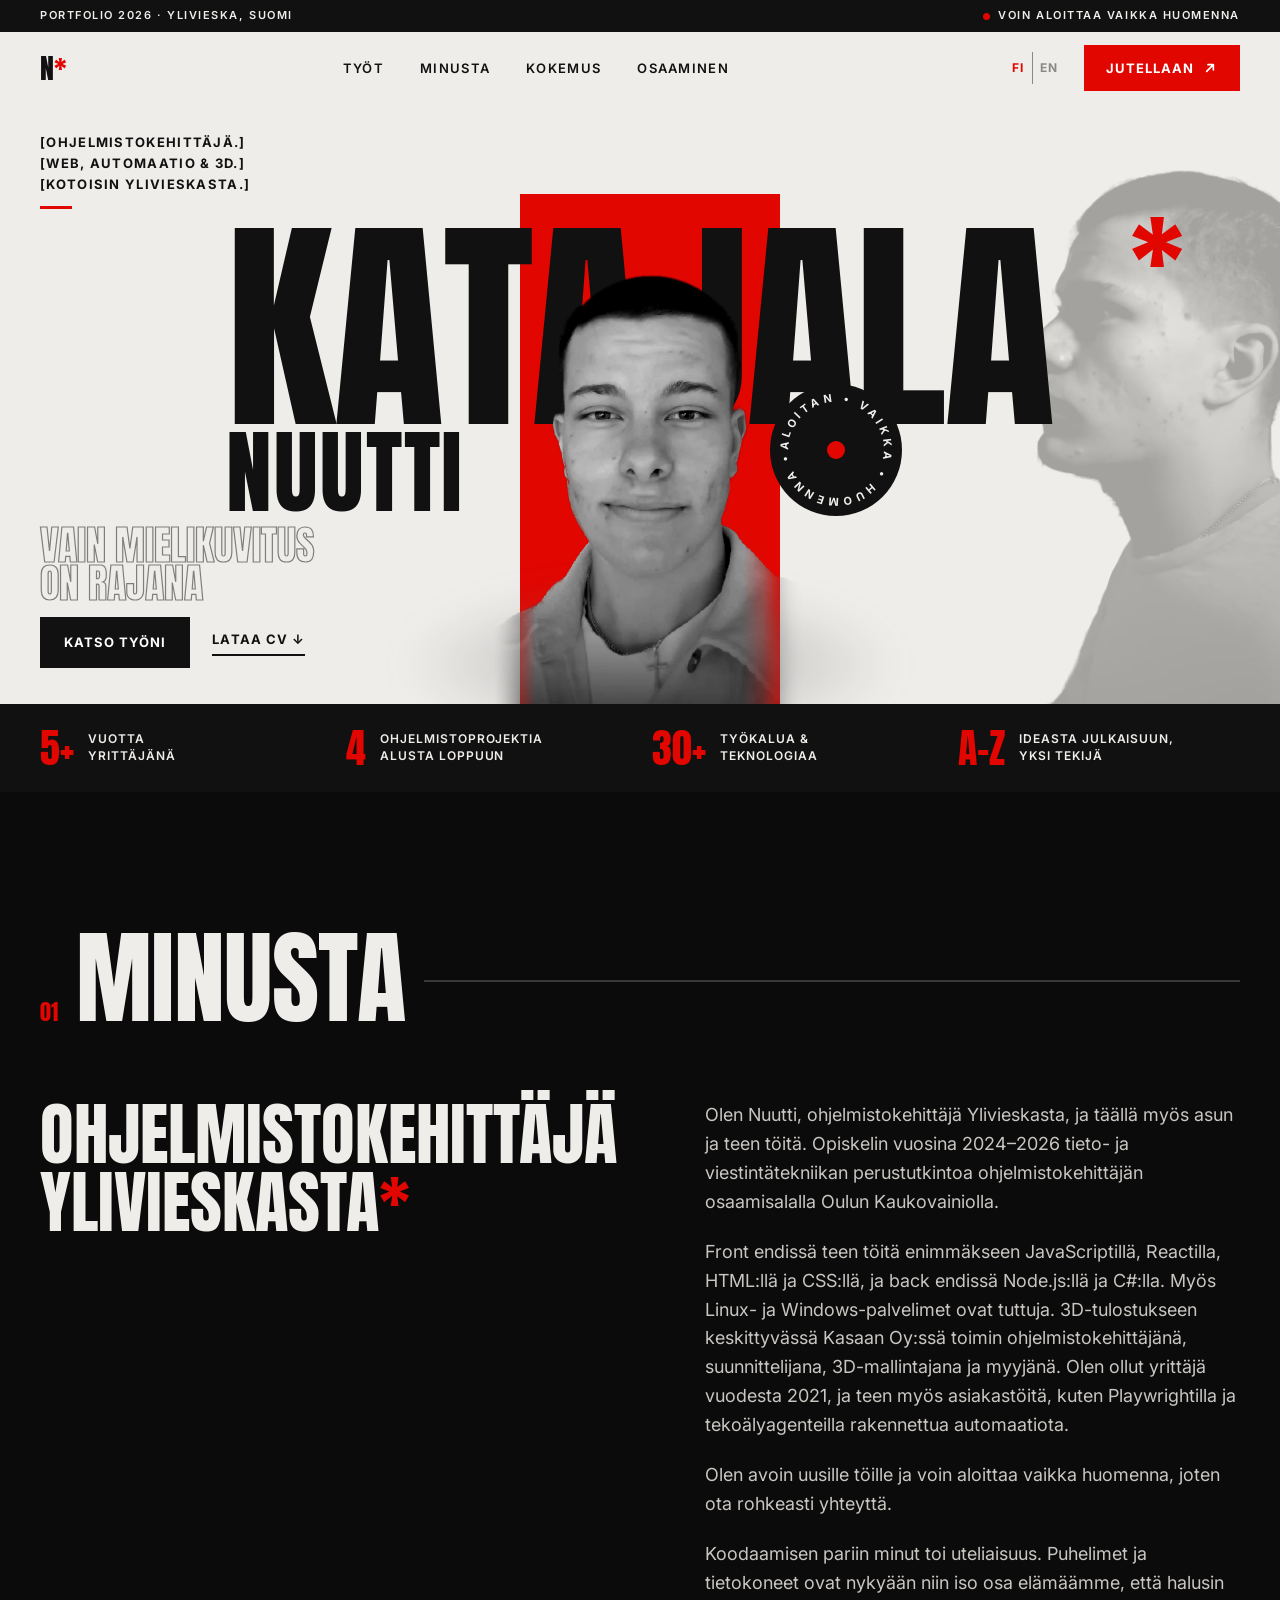
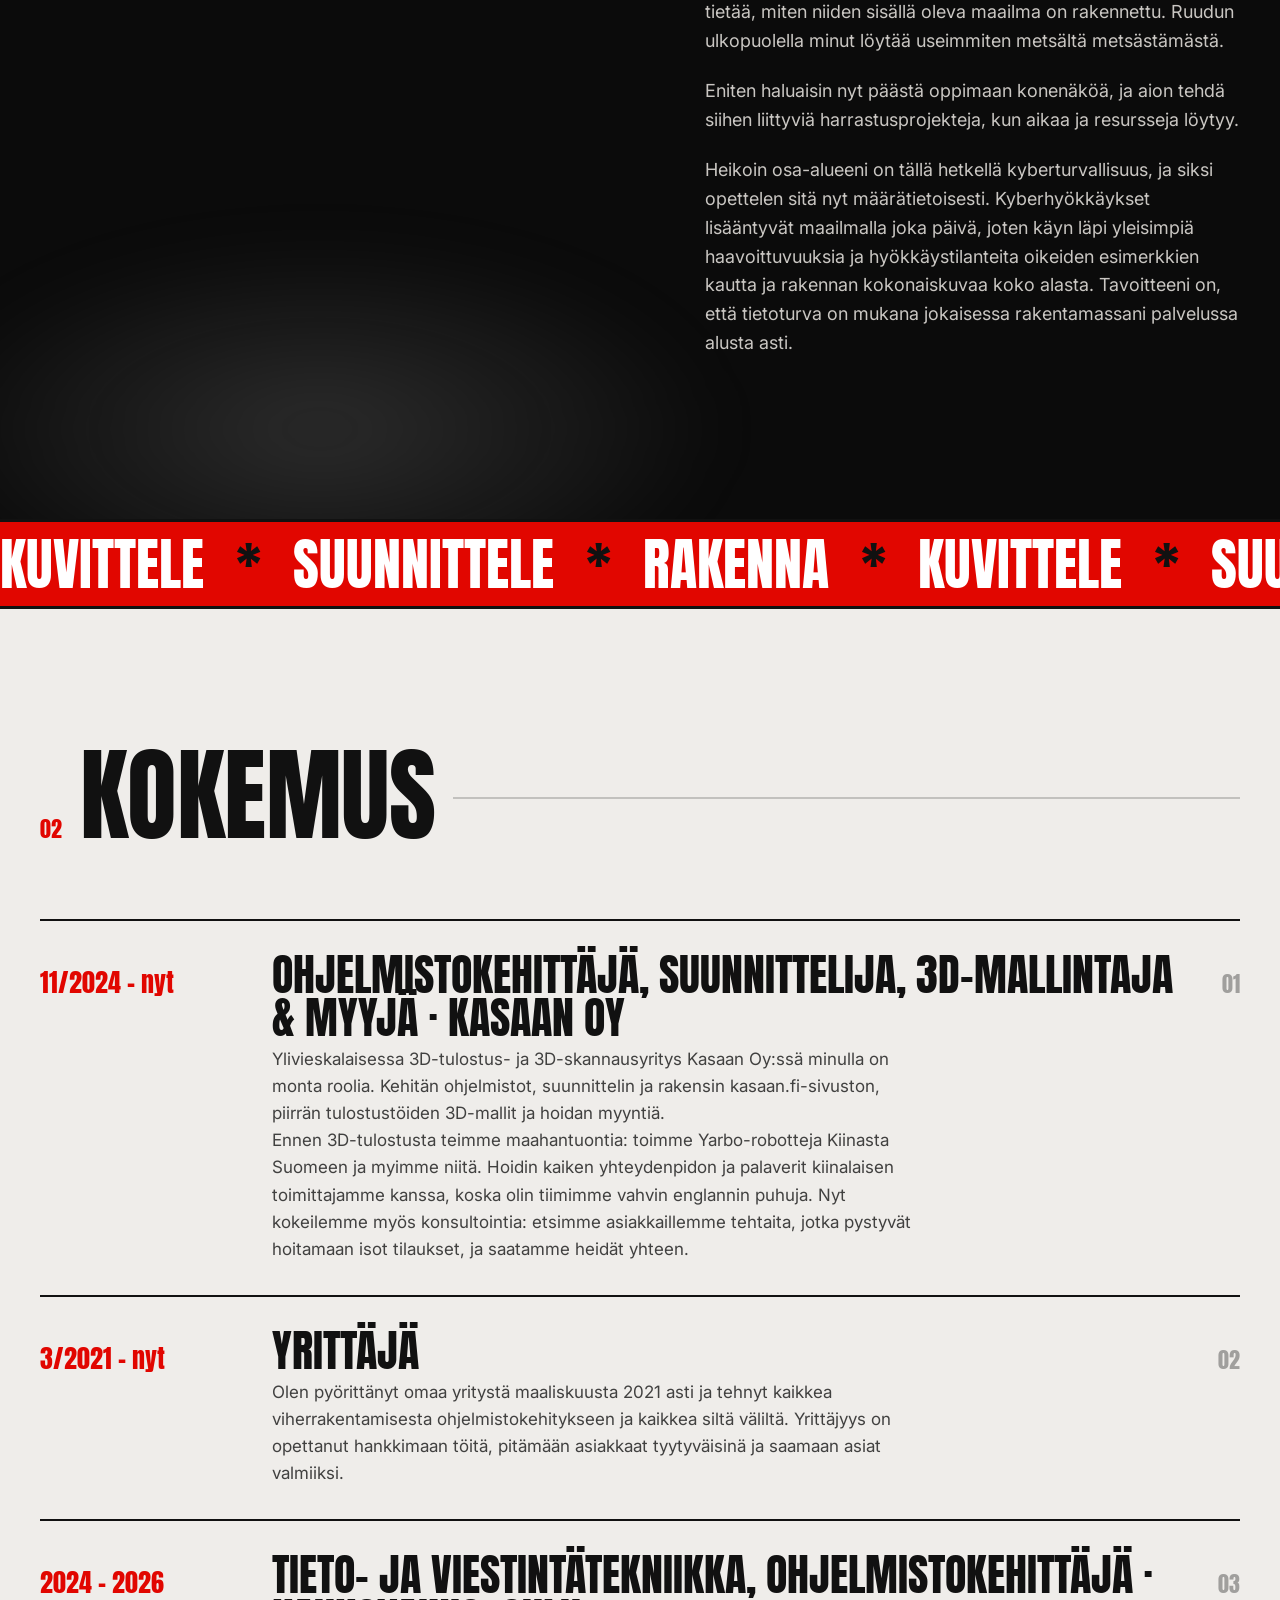
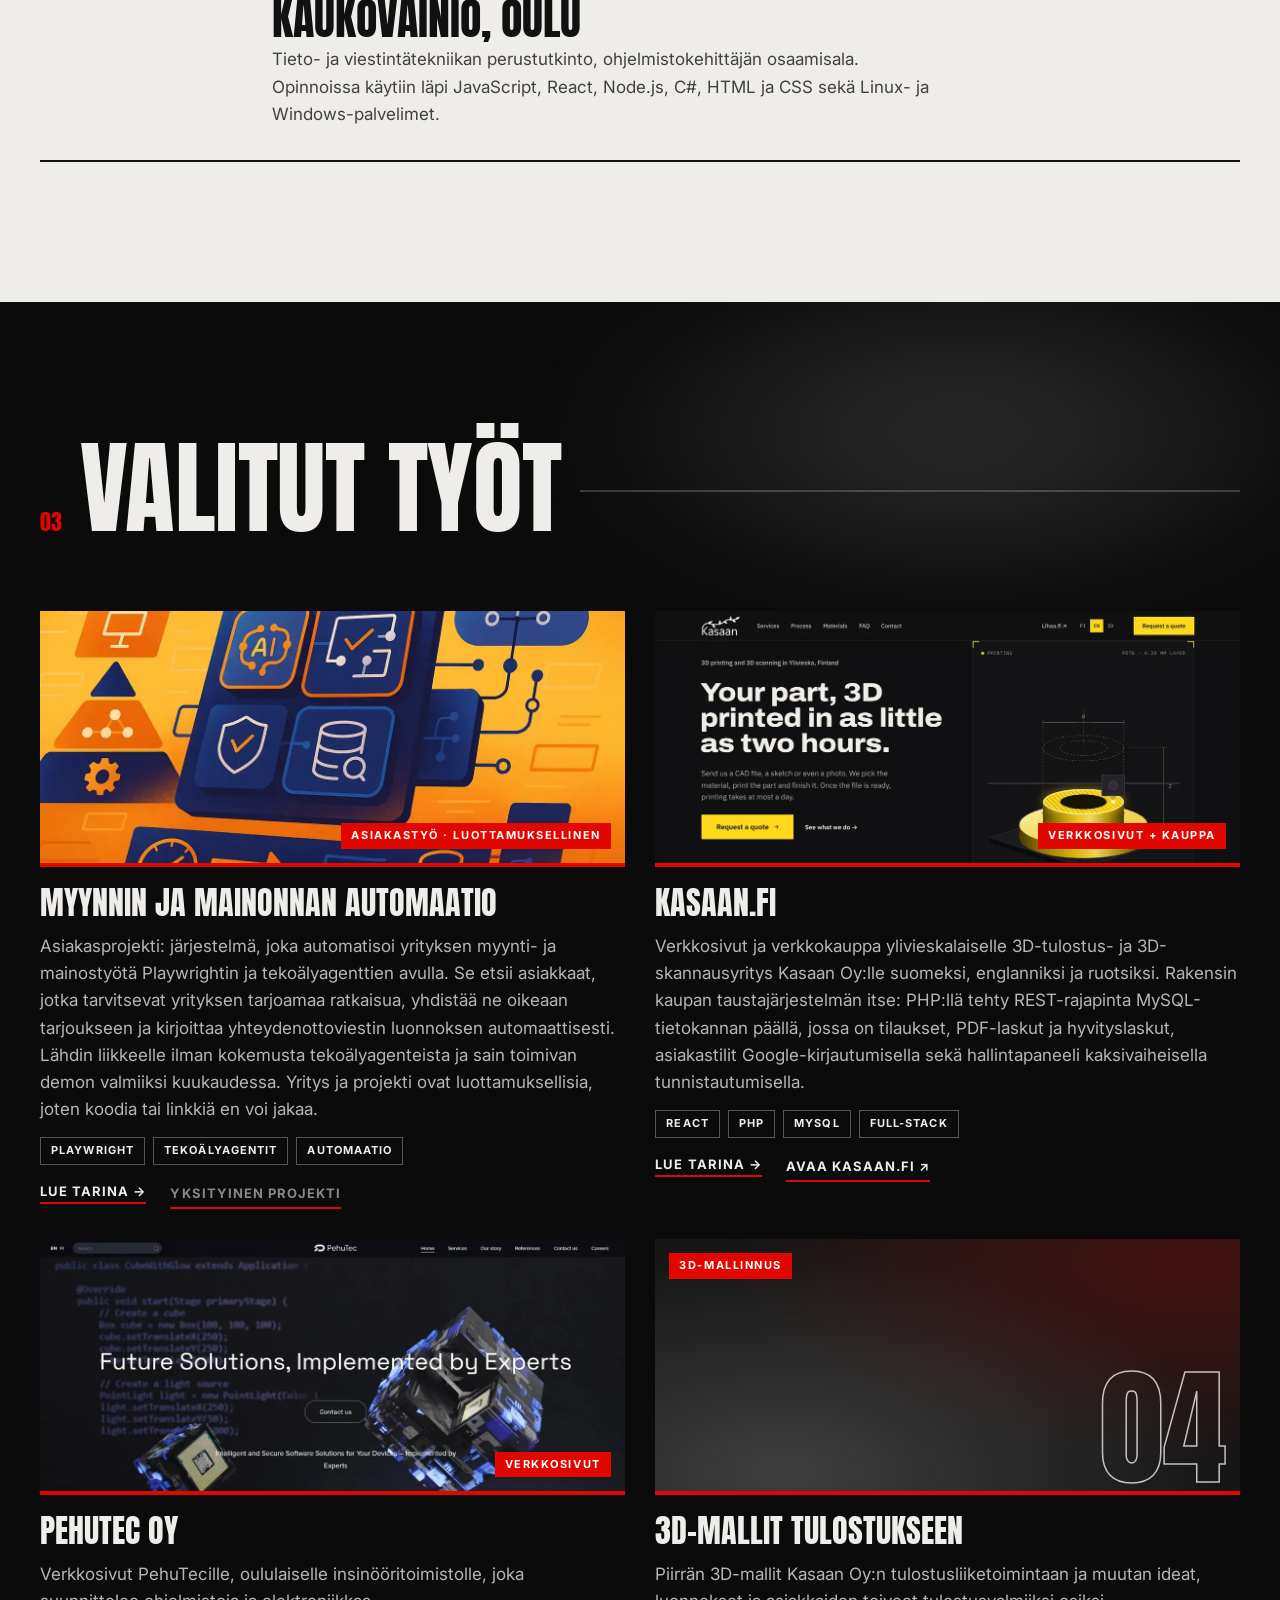
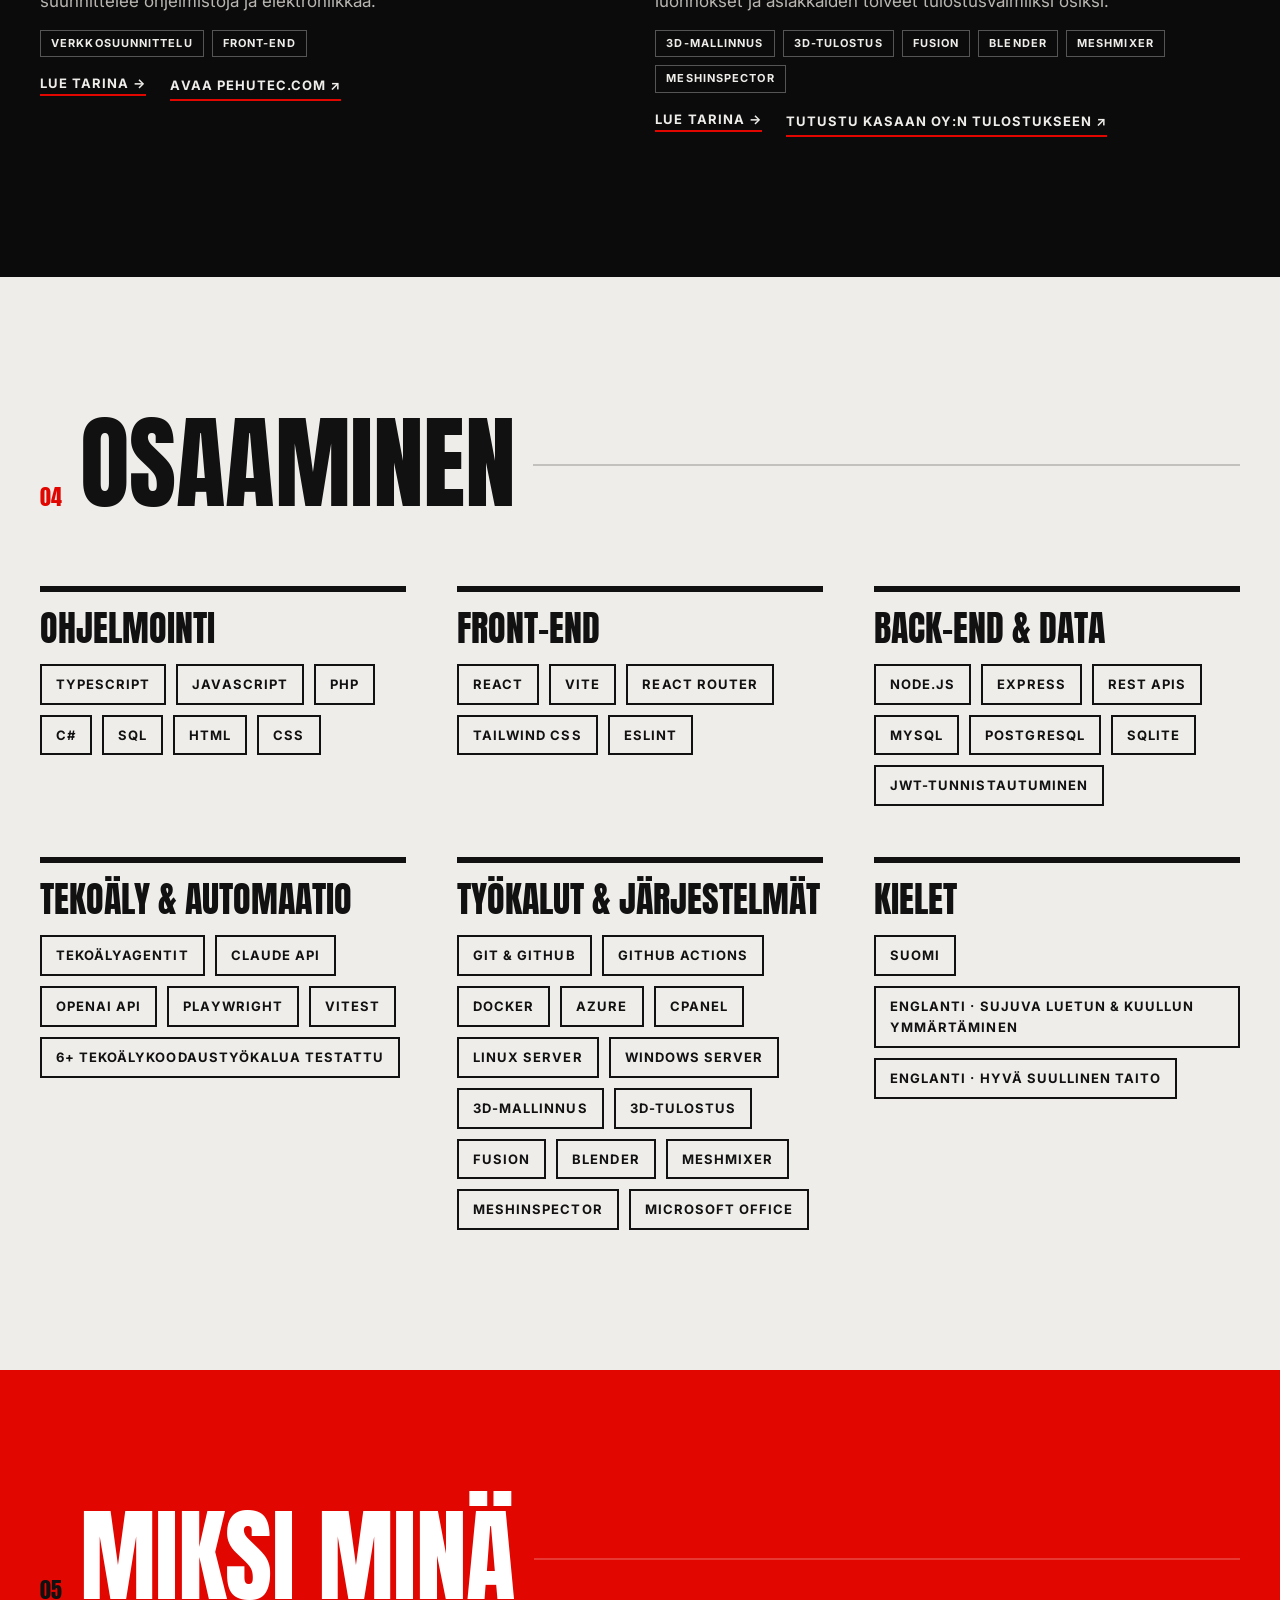
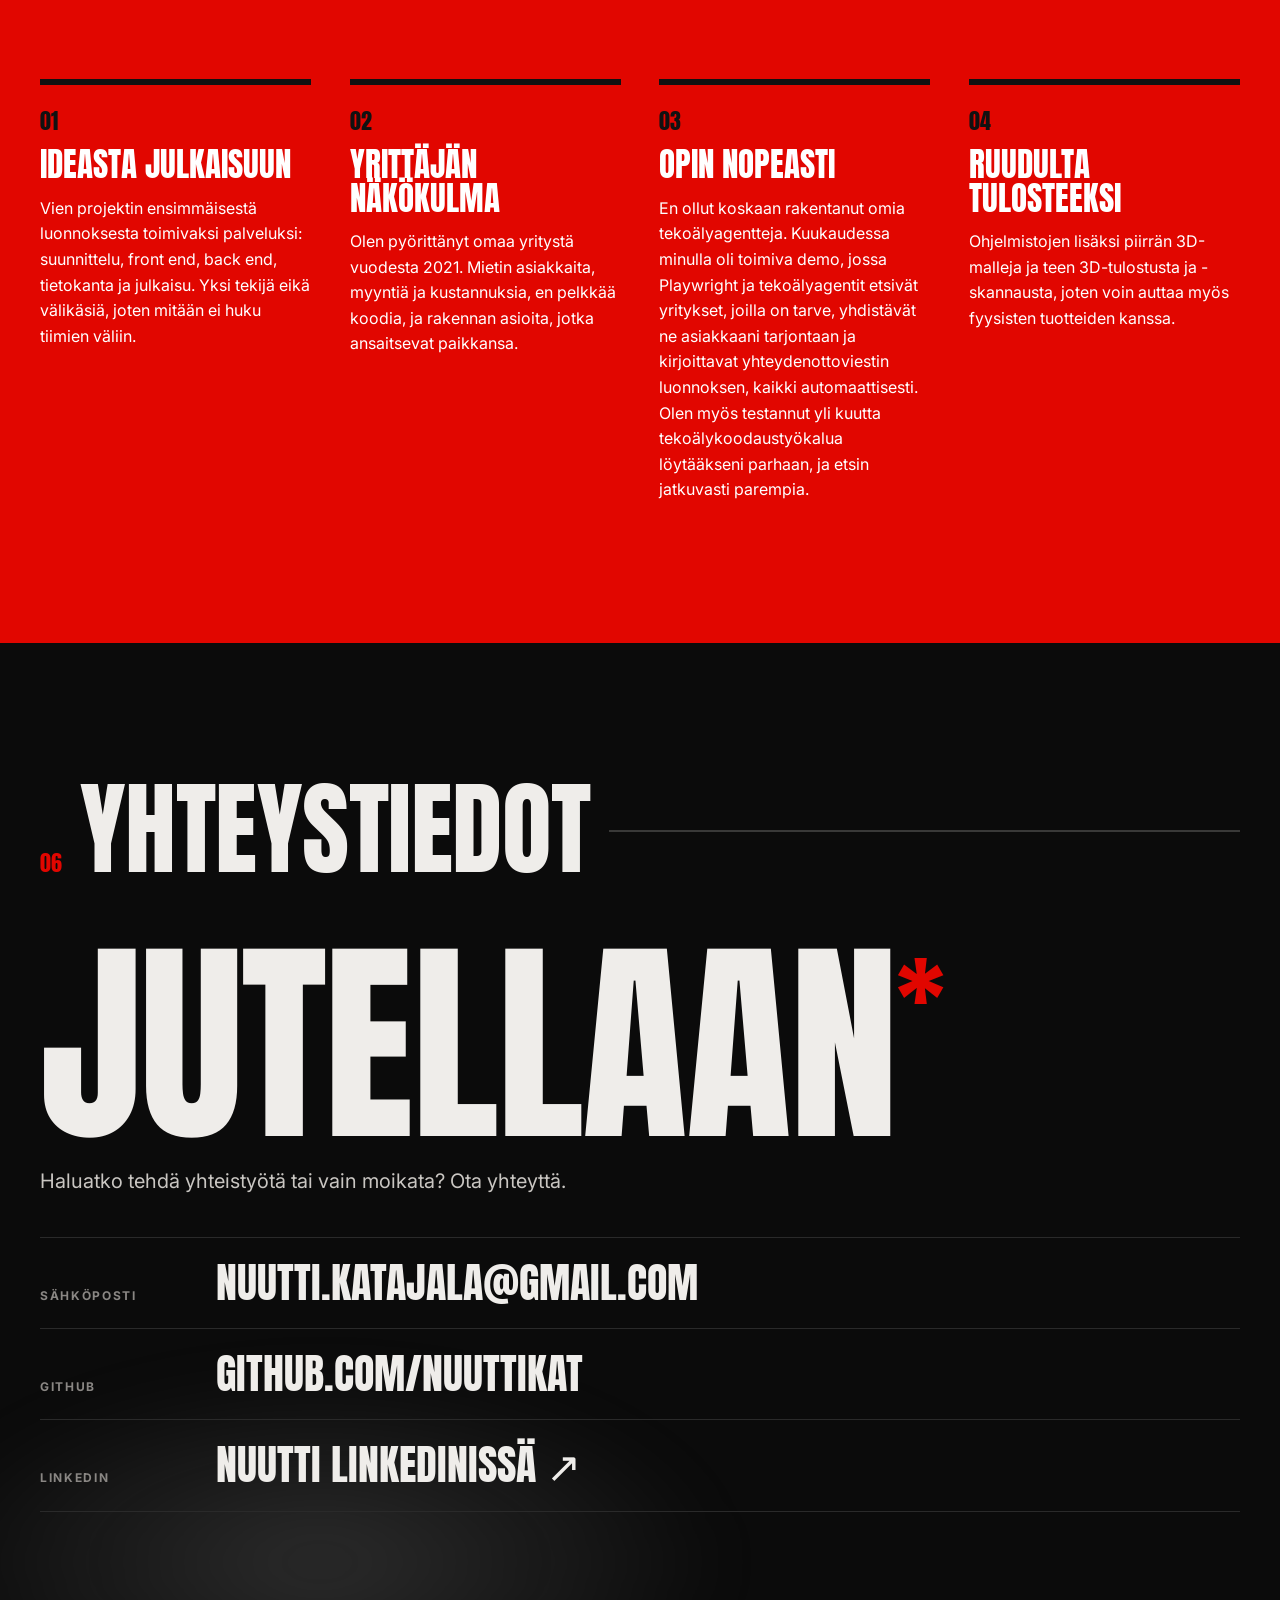
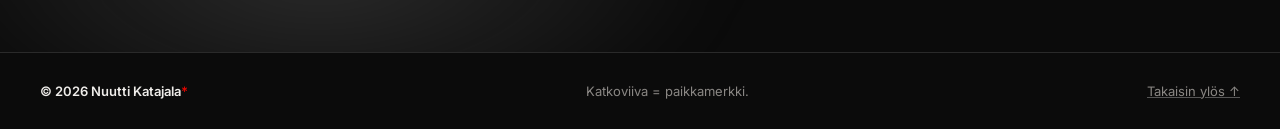
==== index.html @ 77d68761 "Add cybersecurity as a growth area to About and both CVs Co-Authored-By: Claude Opus 5.5 <noreply@an" ====
<!doctype html>
<html lang="fi">
<head>
  <meta charset="utf-8">
  <meta name="viewport" content="width=device-width, initial-scale=1">
  <title>Nuutti Katajala · Portfolio</title>
  <meta name="description" content="Ylivieskalaisen ohjelmistokehittäjän Nuutti Katajalan portfolio: kokemus, projektit ja osaaminen.">
  <meta name="theme-color" content="#111111">
  <link rel="preconnect" href="https://fonts.googleapis.com">
  <link rel="preconnect" href="https://fonts.gstatic.com" crossorigin>
  <link href="https://fonts.googleapis.com/css2?family=Anton&family=Inter:wght@400;500;600;700&display=swap" rel="stylesheet">
  <link rel="stylesheet" href="style.css?v=13">
  <link rel="canonical" href="https://nuuttikat.github.io/">
  <link rel="alternate" hreflang="fi" href="https://nuuttikat.github.io/">
  <link rel="alternate" hreflang="en" href="https://nuuttikat.github.io/en/">
  <link rel="alternate" hreflang="x-default" href="https://nuuttikat.github.io/">
  <link rel="icon" href="data:image/svg+xml,<svg xmlns='http://www.w3.org/2000/svg' viewBox='0 0 32 32'><rect width='32' height='32' fill='%23111'/><text x='8' y='25' font-family='Impact,sans-serif' font-size='22' fill='%23efedea'>N</text><text x='21' y='17' font-family='Impact,sans-serif' font-size='16' fill='%23e10600'>*</text></svg>">
  <script>document.documentElement.classList.add('js');</script>
</head>
<body>
  <!--
    Finnish main page. The English version lives in en/index.html: keep the two in sync.
    Content marked with class="ph" is PLACEHOLDER text (dashed underline).
    Replace it with real details and remove the class when done.
    The profile photos in assets/ are Nuutti's own photos (front = LinkedIn photo, side = photo he sent).
  -->
  <a class="skip" href="#about">Siirry sisältöön</a>


  <div class="topbar">
    <span>Portfolio 2026 · Ylivieska, Suomi</span>
    <span class="avail"><span class="dot" aria-hidden="true"></span>Voin aloittaa vaikka huomenna</span>
  </div>

  <header class="site-header">
    <a class="logo" href="#top" aria-label="Nuutti Katajala, takaisin ylös">N<span>*</span></a>
    <nav aria-label="Päävalikko">
      <a href="#work">Työt</a>
      <a href="#about">Minusta</a>
      <a href="#experience">Kokemus</a>
      <a href="#skills">Osaaminen</a>
    </nav>
    <div class="head-end">
      <div class="lang" role="group" aria-label="Kieli">
        <a href="./" aria-current="page" title="Suomeksi">FI</a>
        <a href="en/" lang="en" hreflang="en" title="In English">EN</a>
      </div>
      <a class="btn btn-red" href="#contact">Jutellaan
        <svg aria-hidden="true" width="16" height="16" viewBox="0 0 24 24" fill="none" stroke="currentColor" stroke-width="2.5" stroke-linecap="round" stroke-linejoin="round"><path d="M7 17L17 7M9 7h8v8"/></svg>
      </a>
    </div>
  </header>

  <main id="top">
    <!-- ============ HERO ============ -->
    <section class="hero" aria-label="Esittely">
      <div class="stage">
        <div class="red-block" aria-hidden="true"></div>
        <img class="ghost" src="assets/profile-side.webp?v=2" alt="" aria-hidden="true" width="520" height="780">
        <h1 class="name" aria-label="Nuutti Katajala">
          <span class="name-in">
            <span class="last"><span aria-hidden="true" style="--d:0.20s">K</span><span aria-hidden="true" style="--d:0.26s">A</span><span aria-hidden="true" style="--d:0.32s">T</span><span aria-hidden="true" style="--d:0.38s">A</span><span aria-hidden="true" style="--d:0.44s">J</span><span aria-hidden="true" style="--d:0.50s">A</span><span aria-hidden="true" style="--d:0.56s">L</span><span aria-hidden="true" style="--d:0.62s">A</span></span>
            <span class="first" aria-hidden="true">Nuutti</span>
          </span>
        </h1>
        <span class="star" aria-hidden="true">*</span>
        <div class="smoke" aria-hidden="true"></div>
        <img class="front" src="assets/profile-front.webp?v=2" alt="Nuutti Katajala" width="520" height="780">
        <div class="badge" aria-hidden="true">
          <svg viewBox="0 0 132 132">
            <defs><path id="circ" d="M66,66 m-48,0 a48,48 0 1,1 96,0 a48,48 0 1,1 -96,0"/></defs>
            <text><textPath href="#circ" textLength="298" lengthAdjust="spacing">ALOITAN • VAIKKA • HUOMENNA •</textPath></text>
          </svg>
          <span></span>
        </div>
      </div>

      <div class="tagline">
        <p>[Ohjelmistokehittäjä.]<br>[Web, automaatio &amp; 3D.]<br>[Kotoisin Ylivieskasta.]</p>
        <span class="bar" aria-hidden="true"></span>
      </div>

      <p class="motto">Vain mielikuvitus<br>on rajana</p>

      <div class="hero-cta">
        <a class="btn btn-dark" href="#work">Katso työni</a>
        <a class="link-line" href="cv/Nuutti-Katajala-CV-FI.pdf" download>Lataa CV ↓</a>
      </div>
    </section>

    <div class="stats">
      <div style="--d:1.5s"><b>5+</b><span>Vuotta<br>yrittäjänä</span></div>
      <div style="--d:1.6s"><b>4</b><span>Ohjelmisto&shy;projektia<br>alusta loppuun</span></div>
      <div style="--d:1.7s"><b>30+</b><span>Työkalua &amp;<br>teknologiaa</span></div>
      <div style="--d:1.8s"><b>A–Z</b><span>Ideasta julkaisuun,<br>yksi tekijä</span></div>
    </div>

    <!-- ============ ABOUT ============ -->
    <section id="about" class="sec dark" data-ghost="Minä">
      <div class="smoke-bg" aria-hidden="true"></div>
      <div class="wrap">
        <div class="sec-head reveal"><span class="sec-num">01</span><h2>Minusta</h2><span class="sec-rule"></span></div>
        <div class="about-grid">
          <p class="statement reveal">Ohjelmisto&shy;kehittäjä Ylivieskasta<span class="red">*</span></p>
          <div class="prose reveal">
            <p>Olen Nuutti, ohjelmistokehittäjä Ylivieskasta, ja täällä myös asun ja teen töitä. Opiskelin vuosina 2024–2026 tieto- ja viestintätekniikan perustutkintoa ohjelmistokehittäjän osaamisalalla Oulun Kaukovainiolla.</p>
            <p>Front endissä teen töitä enimmäkseen JavaScriptillä, Reactilla, HTML:llä ja CSS:llä, ja back endissä Node.js:llä ja C#:lla. Myös Linux- ja Windows-palvelimet ovat tuttuja. 3D-tulostukseen keskittyvässä Kasaan Oy:ssä toimin ohjelmistokehittäjänä, suunnittelijana, 3D-mallintajana ja myyjänä. Olen ollut yrittäjä vuodesta 2021, ja teen myös asiakastöitä, kuten Playwrightilla ja tekoälyagenteilla rakennettua automaatiota.</p>
            <p>Olen avoin uusille töille ja voin aloittaa vaikka huomenna, joten ota rohkeasti yhteyttä.</p>
            <p>Koodaamisen pariin minut toi uteliaisuus. Puhelimet ja tietokoneet ovat nykyään niin iso osa elämäämme, että halusin tietää, miten niiden sisällä oleva maailma on rakennettu. Ruudun ulkopuolella minut löytää useimmiten metsältä metsästämästä.</p>
            <p>Eniten haluaisin nyt päästä oppimaan konenäköä, ja aion tehdä siihen liittyviä harrastusprojekteja, kun aikaa ja resursseja löytyy.</p>
            <p>Heikoin osa-alueeni on tällä hetkellä kyberturvallisuus, ja siksi opettelen sitä nyt määrätietoisesti. Kyberhyökkäykset lisääntyvät maailmalla joka päivä, joten käyn läpi yleisimpiä haavoittuvuuksia ja hyökkäystilanteita oikeiden esimerkkien kautta ja rakennan kokonaiskuvaa koko alasta. Tavoitteeni on, että tietoturva on mukana jokaisessa rakentamassani palvelussa alusta asti.</p>
          </div>
        </div>
      </div>
    </section>

    <div class="marquee" aria-hidden="true">
      <div class="marquee-track">
        <span>Kuvittele</span><i>*</i><span>Suunnittele</span><i>*</i><span>Rakenna</span><i>*</i><span>Kuvittele</span><i>*</i><span>Suunnittele</span><i>*</i><span>Rakenna</span><i>*</i>
        <span>Kuvittele</span><i>*</i><span>Suunnittele</span><i>*</i><span>Rakenna</span><i>*</i><span>Kuvittele</span><i>*</i><span>Suunnittele</span><i>*</i><span>Rakenna</span><i>*</i>
      </div>
    </div>

    <!-- ============ EXPERIENCE ============ -->
    <section id="experience" class="sec light" data-ghost="Ura">
      <div class="wrap">
        <div class="sec-head reveal"><span class="sec-num">02</span><h2>Kokemus</h2><span class="sec-rule"></span></div>
        <ol class="timeline">
          <li class="reveal">
            <span class="when">11/2024 – nyt</span>
            <div class="what">
              <h3>Ohjelmistokehittäjä, suunnittelija, 3D-mallintaja &amp; myyjä · Kasaan Oy</h3>
              <p>Ylivieskalaisessa 3D-tulostus- ja 3D-skannausyritys Kasaan Oy:ssä minulla on monta roolia. Kehitän ohjelmistot, suunnittelin ja rakensin kasaan.fi-sivuston, piirrän tulostustöiden 3D-mallit ja hoidan myyntiä.</p><p>Ennen 3D-tulostusta teimme maahantuontia: toimme Yarbo-robotteja Kiinasta Suomeen ja myimme niitä. Hoidin kaiken yhteydenpidon ja palaverit kiinalaisen toimittajamme kanssa, koska olin tiimimme vahvin englannin puhuja. Nyt kokeilemme myös konsultointia: etsimme asiakkaillemme tehtaita, jotka pystyvät hoitamaan isot tilaukset, ja saatamme heidät yhteen.</p>
            </div>
            <span class="idx" aria-hidden="true">01</span>
          </li>
          <li class="reveal">
            <span class="when">3/2021 – nyt</span>
            <div class="what">
              <h3>Yrittäjä</h3>
              <p>Olen pyörittänyt omaa yritystä maaliskuusta 2021 asti ja tehnyt kaikkea viherrakentamisesta ohjelmistokehitykseen ja kaikkea siltä väliltä. Yrittäjyys on opettanut hankkimaan töitä, pitämään asiakkaat tyytyväisinä ja saamaan asiat valmiiksi.</p>
            </div>
            <span class="idx" aria-hidden="true">02</span>
          </li>
          <li class="reveal">
            <span class="when">2024 – 2026</span>
            <div class="what">
              <h3>Tieto- ja viestintätekniikka, ohjelmistokehittäjä · Kaukovainio, Oulu</h3>
              <p>Tieto- ja viestintätekniikan perustutkinto, ohjelmistokehittäjän osaamisala. Opinnoissa käytiin läpi JavaScript, React, Node.js, C#, HTML ja CSS sekä Linux- ja Windows-palvelimet.</p>
            </div>
            <span class="idx" aria-hidden="true">03</span>
          </li>
        </ol>
      </div>
    </section>

    <!-- ============ WORK / PROJECTS ============ -->
    <section id="work" class="sec dark" data-ghost="Työt">
      <div class="smoke-bg right" aria-hidden="true"></div>
      <div class="wrap">
        <div class="sec-head reveal"><span class="sec-num">03</span><h2>Valitut työt</h2><span class="sec-rule"></span></div>
        <div class="cards">
          <article class="card reveal" data-case="case-automation">
            <div class="card-art shot"><img src="assets/automation.webp" style="object-position: center" alt="Kuvitus tekoälystä, automaatiosta ja datalohkoista, jotka on kytketty yhdeksi työnkuluksi" width="1200" height="800" loading="lazy"><em>Asiakastyö · Luottamuksellinen</em></div>
            <h3>Myynnin ja mainonnan automaatio</h3>
            <p>Asiakasprojekti: järjestelmä, joka automatisoi yrityksen myynti- ja mainostyötä Playwrightin ja tekoälyagenttien avulla. Se etsii asiakkaat, jotka tarvitsevat yrityksen tarjoamaa ratkaisua, yhdistää ne oikeaan tarjoukseen ja kirjoittaa yhteydenottoviestin luonnoksen automaattisesti. Lähdin liikkeelle ilman kokemusta tekoälyagenteista ja sain toimivan demon valmiiksi kuukaudessa. Yritys ja projekti ovat luottamuksellisia, joten koodia tai linkkiä en voi jakaa.</p>
            <ul class="tags"><li>Playwright</li><li>Tekoälyagentit</li><li>Automaatio</li></ul>
            <div class="card-actions"><button class="card-link story-btn" type="button" data-case="case-automation">Lue tarina →</button><span class="card-link muted-link">Yksityinen projekti</span></div>
          </article>
          <article class="card reveal" data-case="case-kasaan">
            <div class="card-art shot"><img src="assets/kasaan-hero.webp" alt="kasaan.fi-sivuston etusivu: tumma yläosa, otsikko 'Your part, 3D printed in as little as two hours' ja kuvitus tulostuvasta osasta" width="1200" height="603" loading="lazy"><em>Verkkosivut + kauppa</em></div>
            <h3>kasaan.fi</h3>
            <p>Verkkosivut ja verkkokauppa ylivieskalaiselle 3D-tulostus- ja 3D-skannausyritys Kasaan Oy:lle suomeksi, englanniksi ja ruotsiksi. Rakensin kaupan taustajärjestelmän itse: PHP:llä tehty REST-rajapinta MySQL-tietokannan päällä, jossa on tilaukset, PDF-laskut ja hyvityslaskut, asiakastilit Google-kirjautumisella sekä hallintapaneeli kaksivaiheisella tunnistautumisella.</p>
            <ul class="tags"><li>React</li><li>PHP</li><li>MySQL</li><li>Full-stack</li></ul>
            <div class="card-actions"><button class="card-link story-btn" type="button" data-case="case-kasaan">Lue tarina →</button><a class="card-link" href="https://kasaan.fi/">Avaa kasaan.fi ↗</a></div>
          </article>
          <article class="card reveal" data-case="case-pehutec">
            <div class="card-art shot"><img src="assets/pehutec-hero.webp" alt="PehuTecin etusivu: otsikko 'Future Solutions, Implemented by Experts' hehkuvien 3D-kuutioiden päällä" width="1200" height="512" loading="lazy"><em>Verkkosivut</em></div>
            <h3>PehuTec Oy</h3>
            <p>Verkkosivut PehuTecille, oululaiselle insinööritoimistolle, joka suunnittelee ohjelmistoja ja elektroniikkaa.</p>
            <ul class="tags"><li>Verkkosuunnittelu</li><li>Front-end</li></ul>
            <div class="card-actions"><button class="card-link story-btn" type="button" data-case="case-pehutec">Lue tarina →</button><a class="card-link" href="https://www.pehutec.com/">Avaa pehutec.com ↗</a></div>
          </article>
          <article class="card reveal" data-case="case-models">
            <div class="card-art" aria-hidden="true"><em>3D-mallinnus</em><span>04</span></div>
            <h3>3D-mallit tulostukseen</h3>
            <p>Piirrän 3D-mallit Kasaan Oy:n tulostusliiketoimintaan ja muutan ideat, luonnokset ja asiakkaiden toiveet tulostusvalmiiksi osiksi.</p>
            <ul class="tags"><li>3D-mallinnus</li><li>3D-tulostus</li><li>Fusion</li><li>Blender</li><li>Meshmixer</li><li>MeshInspector</li></ul>
            <div class="card-actions"><button class="card-link story-btn" type="button" data-case="case-models">Lue tarina →</button><a class="card-link" href="https://kasaan.fi/">Tutustu Kasaan Oy:n tulostukseen ↗</a></div>
          </article>
        </div>
      </div>
    </section>

    <!-- ============ SKILLS ============ -->
    <section id="skills" class="sec light" data-ghost="Taidot">
      <div class="wrap">
        <div class="sec-head reveal"><span class="sec-num">04</span><h2>Osaaminen</h2><span class="sec-rule"></span></div>
        <div class="skills">
          <div class="reveal">
            <h3>Ohjelmointi</h3>
            <ul class="chips"><li>TypeScript</li><li>JavaScript</li><li>PHP</li><li>C#</li><li>SQL</li><li>HTML</li><li>CSS</li></ul>
          </div>
          <div class="reveal">
            <h3>Front-end</h3>
            <ul class="chips"><li>React</li><li>Vite</li><li>React Router</li><li>Tailwind CSS</li><li>ESLint</li></ul>
          </div>
          <div class="reveal">
            <h3>Back-end &amp; data</h3>
            <ul class="chips"><li>Node.js</li><li>Express</li><li>REST APIs</li><li>MySQL</li><li>PostgreSQL</li><li>SQLite</li><li>JWT-tunnistautuminen</li></ul>
          </div>
          <div class="reveal">
            <h3>Tekoäly &amp; automaatio</h3>
            <ul class="chips"><li>Tekoälyagentit</li><li>Claude API</li><li>OpenAI API</li><li>Playwright</li><li>Vitest</li><li>6+ tekoälykoodaustyökalua testattu</li></ul>
          </div>
          <div class="reveal">
            <h3>Työkalut &amp; järjestelmät</h3>
            <ul class="chips"><li>Git &amp; GitHub</li><li>GitHub Actions</li><li>Docker</li><li>Azure</li><li>cPanel</li><li>Linux Server</li><li>Windows Server</li><li>3D-mallinnus</li><li>3D-tulostus</li><li>Fusion</li><li>Blender</li><li>Meshmixer</li><li>MeshInspector</li><li>Microsoft Office</li></ul>
          </div>
          <div class="reveal">
            <h3>Kielet</h3>
            <ul class="chips"><li>Suomi</li><li>Englanti · sujuva luetun &amp; kuullun ymmärtäminen</li><li>Englanti · hyvä suullinen taito</li></ul>
          </div>
        </div>
      </div>
    </section>

    <!-- ============ WHY ME ============ -->
    <section id="why" class="sec red-sec" data-ghost="Miksi minä">
      <div class="wrap">
        <div class="sec-head reveal"><span class="sec-num">05</span><h2>Miksi minä</h2><span class="sec-rule"></span></div>
        <ol class="why">
          <li class="reveal">
            <span class="why-num">01</span>
            <h3>Ideasta julkaisuun</h3>
            <p>Vien projektin ensimmäisestä luonnoksesta toimivaksi palveluksi: suunnittelu, front end, back end, tietokanta ja julkaisu. Yksi tekijä eikä välikäsiä, joten mitään ei huku tiimien väliin.</p>
          </li>
          <li class="reveal">
            <span class="why-num">02</span>
            <h3>Yrittäjän näkökulma</h3>
            <p>Olen pyörittänyt omaa yritystä vuodesta 2021. Mietin asiakkaita, myyntiä ja kustannuksia, en pelkkää koodia, ja rakennan asioita, jotka ansaitsevat paikkansa.</p>
          </li>
          <li class="reveal">
            <span class="why-num">03</span>
            <h3>Opin nopeasti</h3>
            <p>En ollut koskaan rakentanut omia tekoälyagentteja. Kuukaudessa minulla oli toimiva demo, jossa Playwright ja tekoälyagentit etsivät yritykset, joilla on tarve, yhdistävät ne asiakkaani tarjontaan ja kirjoittavat yhteydenottoviestin luonnoksen, kaikki automaattisesti. Olen myös testannut yli kuutta tekoälykoodaustyökalua löytääkseni parhaan, ja etsin jatkuvasti parempia.</p>
          </li>
          <li class="reveal">
            <span class="why-num">04</span>
            <h3>Ruudulta tulosteeksi</h3>
            <p>Ohjelmistojen lisäksi piirrän 3D-malleja ja teen 3D-tulostusta ja -skannausta, joten voin auttaa myös fyysisten tuotteiden kanssa.</p>
          </li>
        </ol>
      </div>
    </section>

    <!-- ============ CONTACT ============ -->
    <section id="contact" class="sec dark contact">
      <div class="smoke-bg" aria-hidden="true"></div>
      <div class="wrap">
        <div class="sec-head reveal"><span class="sec-num">06</span><h2>Yhteystiedot</h2><span class="sec-rule"></span></div>
        <p class="big-cta reveal">Jutellaan<span class="star-sm" aria-hidden="true">*</span></p>
        <p class="lead reveal">Haluatko tehdä yhteistyötä tai vain moikata? Ota yhteyttä.</p>
        <ul class="contact-list">
          <li class="reveal"><span>Sähköposti</span><a href="mailto:nuutti.katajala@gmail.com">nuutti.katajala@gmail.com</a></li>
          <li class="reveal"><span>GitHub</span><a href="https://github.com/nuuttikat">github.com/nuuttikat</a></li>
          <li class="reveal"><span>LinkedIn</span><a href="https://www.linkedin.com/in/nuutti-katajala-6817a5335/">Nuutti LinkedInissä ↗</a></li>
        </ul>
      </div>
    </section>
  </main>

  <footer class="site-footer">
    <p>© <span id="year">2026</span> Nuutti Katajala<span class="red">*</span></p>
    <p class="muted">Katkoviiva = paikkamerkki.</p>
    <a href="#top">Takaisin ylös ↑</a>
  </footer>


  <dialog class="case" id="case-automation" aria-labelledby="case-automation-title">
    <div class="case-in">
      <header class="case-head">
        <em class="case-label">Asiakastyö · Luottamuksellinen</em>
        <button class="case-close" type="button" aria-label="Sulje">×</button>
      </header>
      <h2 class="case-title" id="case-automation-title">Myynnin ja mainonnan automaatio</h2>
      <div class="case-art"><img src="assets/automation.webp" alt="Kuvitus tekoälystä, automaatiosta ja datalohkoista, jotka on kytketty yhdeksi työnkuluksi" width="1200" height="800" loading="lazy" style="object-position: center"></div>
      <ol class="case-steps">
        <li><span class="case-num">01</span><h3>Tarkoitus, aikomus &amp; tavoite</h3><p><strong>Tarkoitus.</strong> Vapauttaa yrityksen aika ja resurssit asiakashankinnasta varsinaiseen myyntiin ja muuhun liiketoimintaan.</p><p><strong>Aikomus.</strong> Korvata kylmäsoittolistojen manuaalinen läpikäynti järjestelmällä, joka tunnistaa automaattisesti asiakkaat, joilla on todellinen tarve yrityksen tuotteelle.</p><p><strong>Tavoite.</strong> Toimiva demo, joka löytää sopivat asiakkaat, yhdistää ne oikeaan tarjoukseen ja valmistelee yhteydenottoviestin kustannustehokkaasti.</p></li>
        <li><span class="case-num">02</span><h3>Lähtötilanne</h3><p>Etsin projektia, jolla saisin opintoni päätökseen, kun tutustuin yritykseen, jolla oli todellinen ongelma. Yrityksessä kului paljon aikaa asiakashankintaan: kylmäsoittolistoja käytiin läpi, jotta löydettäisiin asiakkaat, jotka oikeasti tarvitsivat yhtä yrityksen myymää tuotetta. Tämä vei resursseja pois varsinaisesta myynnistä ja yrityksen muusta toiminnasta.</p></li>
        <li><span class="case-num">03</span><h3>Kuvittele</h3><p>Yrityksen visiona oli, että tekoälyagentit hoitaisivat asiakashaun, ja minut pyydettiin toteuttamaan se. Ensimmäinen versio toimi suunnitelman mukaisesti kokonaan tekoälyagenttien varassa, mutta kävi pian ilmi, kuinka korkeiksi sen käyttökustannukset nousisivat. Muutimme arkkitehtuuria: Playwright hoitaa nyt raskaan selaamisen ja tiedonkeruun edullisesti, ja tekoälyagentteja käytetään vain vaiheissa, joissa tarvitaan harkintaa ja kirjoittamista.</p></li>
        <li><span class="case-num">04</span><h3>Suunnittele &amp; rakenna</h3><p>Järjestelmä on toteutettu TypeScriptillä Node.js-ympäristössä, ja Express tarjoaa kevyen web-käyttöliittymän ja rajapinnan. Playwright ohjaa oikeaa selainta ja kerää tietoa verkosta. Claude- ja OpenAI-rajapintoja hyödyntävä tekoälyagenttien tiimi jakaa työn: yksi agentti selvittää kunkin potentiaalisen asiakkaan taustat, toinen arvioi, tarvitseeko asiakas yrityksen tarjontaa, ja kolmas laatii yhteydenottoviestin.</p><p>Työt suoritetaan taustalla, data tallennetaan PostgreSQL:ään (kehitysvaiheessa SQLiteen), testaus hoidetaan Vitestillä ja koko järjestelmä toimitetaan Docker-konttina.</p></li>
        <li><span class="case-num">05</span><h3>Lopputulos</h3><p>Rakensin ensimmäistä kertaa omia tekoälyagentteja, ja kuukaudessa valmiina oli toimiva demo: se löytää asiakkaat, joilla on todellinen tarve, yhdistää ne oikeaan tarjoukseen ja valmistelee sähköpostiluonnoksen täysin automaattisesti.</p><p>Playwrightin ja tekoälyagenttien yhdistelmä laski käyttökustannukset lähes nollaan. Yrityksen aika ja resurssit vapautuvat myynnin kasvattamiseen, ja järjestelmä löytää huomattavasti enemmän sopivia asiakkaita kuin kylmäsoittolistat.</p></li>
      </ol>
      <footer class="case-foot"><span class="card-link muted-link">Luottamuksellinen, joten ei koodia eikä linkkiä</span></footer>
    </div>
  </dialog>
  <dialog class="case" id="case-kasaan" aria-labelledby="case-kasaan-title">
    <div class="case-in">
      <header class="case-head">
        <em class="case-label">Verkkosivut + kauppa</em>
        <button class="case-close" type="button" aria-label="Sulje">×</button>
      </header>
      <h2 class="case-title" id="case-kasaan-title">kasaan.fi</h2>
      <div class="case-art"><img src="assets/kasaan-hero.webp" alt="kasaan.fi-sivuston etusivu, otsikkona 'Your part, 3D printed in as little as two hours'" width="1200" height="603" loading="lazy" style="object-position: top left"></div>
      <ol class="case-steps">
        <li><span class="case-num">01</span><h3>Tarkoitus, aikomus &amp; tavoite</h3><p><strong>Tarkoitus.</strong> Antaa Kasaan Oy:n 3D-tulostuspalvelulle ammattimainen verkkonäkyvyys ja oma myyntikanava.</p><p><strong>Aikomus.</strong> Kehittää pelkästä esittelysivusta kokonaisuus, jossa asiakas voi pyytää tarjouksen tai ostaa valmiita tulosteita suoraan verkosta.</p><p><strong>Tavoite.</strong> Kolmikielinen sivusto ja verkkokauppa, jonka hakukoneet ja tekoälytyökalut pystyvät lukemaan ja jota on helppo ylläpitää ja julkaista hallitusti.</p></li>
        <li><span class="case-num">02</span><h3>Lähtötilanne</h3><p>Kun Kasaan aloitti 3D-tulostuspalvelun, yritys tarvitsi esittelysivun, joka kertoo palvelusta asiakkaille. Suunnittelin ja toteutin sen.</p></li>
        <li><span class="case-num">03</span><h3>Kuvittele</h3><p>Kävi pian selväksi, ettei pelkkä esittelysivu riitä. Olimme tulostaneet matkan varrella paljon hyödyllisiä tuotteita, ja verkkokauppa toisi ne asiakkaiden ulottuville. Otin verkkokaupan toteutuksen vastuulleni.</p></li>
        <li><span class="case-num">04</span><h3>Suunnittele &amp; rakenna</h3><p>Front end on toteutettu Reactilla ja Vitellä, ja se esirenderöidään staattiseksi HTML:ksi, jotta hakukoneet ja tekoälytyökalut pystyvät lukemaan jokaisen sivun suomeksi, englanniksi ja ruotsiksi.</p><p>Verkkokaupan taustalla on alusta asti itse rakentamani PHP 8 -pohjainen REST-rajapinta ja MySQL-tietokanta, jonka rakenne on kehittynyt tähän mennessä 13 migraation kautta. Rajapinta hoitaa tuotteet, tilaukset, PDF-laskut ja hyvityslaskut, asiakastilit Google-kirjautumisella sekä hallintapaneelin kaksivaiheisella tunnistautumisella. Playwright-testit varmistavat ulkoasun puhelimilla, ja GitHub Actions julkaisee jokaisen muutoksen testiympäristöön, josta tuotantoon pääsee yhdellä klikkauksella.</p></li>
        <li><span class="case-num">05</span><h3>Lopputulos</h3><p>kasaan.fi on julkaistu, ja siinä on tarjouspyynnöt ja verkkokauppa kolmella kielellä. Se korvasi aiemman React-sivuston, jonka tein Kasaan Oy:lle vuonna 2025.</p><p class="ph">Lisää tulos, josta olet ylpeä, kuten tilaukset, tarjouspyynnöt tai asiakaspalaute julkaisun jälkeen.</p></li>
      </ol>
      <footer class="case-foot"><a class="card-link" href="https://kasaan.fi/">Avaa kasaan.fi ↗</a></footer>
    </div>
  </dialog>
  <dialog class="case" id="case-pehutec" aria-labelledby="case-pehutec-title">
    <div class="case-in">
      <header class="case-head">
        <em class="case-label">Verkkosivut</em>
        <button class="case-close" type="button" aria-label="Sulje">×</button>
      </header>
      <h2 class="case-title" id="case-pehutec-title">PehuTec Oy</h2>
      <div class="case-art"><img src="assets/pehutec-hero.webp" alt="PehuTecin etusivu, otsikkona 'Future Solutions, Implemented by Experts'" width="1200" height="512" loading="lazy" style="object-position: top left"></div>
      <ol class="case-steps">
        <li><span class="case-num">01</span><h3>Tarkoitus, aikomus &amp; tavoite</h3><p><strong>Tarkoitus.</strong> Uudistaa PehuTecin vanhentunut verkkosivusto selkeäksi ja ajantasaiseksi.</p><p><strong>Aikomus.</strong> Luoda rakenne, jossa kaikki on yhden klikkauksen päässä ja jokainen kävijä löytää etsimänsä.</p><p><strong>Tavoite.</strong> Helposti päivitettävä sivusto, joka esittelee yrityksen selkeästi suomeksi ja englanniksi.</p></li>
        <li><span class="case-num">02</span><h3>Lähtötilanne</h3><p>Toimin PehuTecin verkkosivu-uudistuksessa freelancerina. Vanha sivusto oli vanhentunut ja sekava, eivätkä kävijät löytäneet helposti etsimäänsä.</p></li>
        <li><span class="case-num">03</span><h3>Kuvittele</h3><p>Projekti käynnistyi aloituspalaverilla, jossa PehuTec kävi läpi kaikki toiveensa. Suunnitelmat elivät palaverin aikana jatkuvasti, joten dokumentoin keskustelua koko ajan ja jalostin muistiinpanot sivukartaksi.</p></li>
        <li><span class="case-num">04</span><h3>Suunnittele &amp; rakenna</h3><p>Toteutin sivuston WordPressillä. Räätälöityjen lohkojen ansiosta jokaisella sivukartan osalla on oma asettelunsa, ja sisällön päivittäminen on helppoa.</p></li>
        <li><span class="case-num">05</span><h3>Lopputulos</h3><p>pehutec.com on julkaistu suomeksi ja englanniksi, ja se esittelee PehuTecin palvelut, tarinan, referenssit ja avoimet työpaikat.</p><p>Vaikka aloituspalaveri oli hektinen, ensimmäinen demo sisälsi jo kaiken suunnitellun ilman puutteita. PehuTecin vastuuhenkilö oli vaikuttunut valmiin sivuston laadusta ja siitä, kuinka sujuvasti luonnostellusta sivukartasta syntyi valmis verkkosivusto.</p></li>
      </ol>
      <footer class="case-foot"><a class="card-link" href="https://www.pehutec.com/">Avaa pehutec.com ↗</a></footer>
    </div>
  </dialog>
  <dialog class="case" id="case-models" aria-labelledby="case-models-title">
    <div class="case-in">
      <header class="case-head">
        <em class="case-label">3D-mallinnus</em>
        <button class="case-close" type="button" aria-label="Sulje">×</button>
      </header>
      <h2 class="case-title" id="case-models-title">3D-mallit tulostukseen</h2>
      
      <ol class="case-steps">
        <li><span class="case-num">01</span><h3>Tarkoitus, aikomus &amp; tavoite</h3><p><strong>Tarkoitus.</strong> Tuottaa Kasaan Oy:n 3D-tulostuspalvelulle tulostusvalmiita malleja räätälöityihin tuotteisiin ja näytekappaleisiin.</p><p><strong>Aikomus.</strong> Hallita koko ketju itse: mallintaminen, skannattujen kappaleiden muokkaus ja mallien tarkistus ennen tulostusta.</p><p><strong>Tavoite.</strong> Mallit, jotka tulostuvat juuri oikein, sekä jatkuvasti kehittyvä mallinnusosaaminen.</p></li>
        <li><span class="case-num">02</span><h3>Lähtötilanne</h3><p>Aloitin 3D-mallintamisen, kun Kasaan hankki 3D-tulostimen ja ryhdyimme valmistamaan näytekappaleita räätälöidyistä tuotteista.</p></li>
        <li><span class="case-num">03</span><h3>Kuvittele</h3><p>Opettelin mallintamisen itsenäisesti, ja se oli erittäin antoisaa. Olen mallintanut kaikkea kupista aseen tukkiin, ja muokkaan myös skannattuja kappaleita, jotta ne tulostuvat juuri oikein.</p></li>
        <li><span class="case-num">04</span><h3>Suunnittele &amp; rakenna</h3><p>Mallinnan Fusionilla ja Blenderillä. Meshmixerillä ja MeshInspectorilla tarkistan ja korjaan mallien verkot ennen kuin ne lähtevät tulostimelle.</p></li>
        <li><span class="case-num">05</span><h3>Lopputulos</h3><p>Mallinnusosaamiseni kehittyy jatkuvasti: takana on tähän mennessä noin 80–100 tuntia mallintamista.</p></li>
      </ol>
      <footer class="case-foot"><a class="card-link" href="https://kasaan.fi/">Tutustu Kasaan Oy:n tulostukseen ↗</a></footer>
    </div>
  </dialog>

  <script>
    document.getElementById('year').textContent = new Date().getFullYear();
    (function () {
      var els = document.querySelectorAll('.reveal');
      if (!('IntersectionObserver' in window)) { els.forEach(function (e) { e.classList.add('in'); }); return; }
      var io = new IntersectionObserver(function (entries) {
        entries.forEach(function (en) { if (en.isIntersecting) { en.target.classList.add('in'); io.unobserve(en.target); } });
      }, { threshold: 0.15, rootMargin: '0px 0px -40px 0px' });
      els.forEach(function (e) { io.observe(e); });
    })();

    (function () {
      var opener = null;
      function byId(id) { var d = document.getElementById(id); return d && d.tagName === 'DIALOG' ? d : null; }
      function open(id, push) {
        var d = byId(id); if (!d) return;
        if (!d.open) { d.showModal(); document.documentElement.classList.add('case-open'); d.scrollTop = 0; }
        if (push && location.hash !== '#' + id) history.pushState(null, '', '#' + id);
      }
      function closeAll() {
        document.querySelectorAll('dialog.case[open]').forEach(function (d) { d.close(); });
      }
      document.querySelectorAll('dialog.case').forEach(function (d) {
        d.addEventListener('close', function () {
          document.documentElement.classList.remove('case-open');
          if (location.hash === '#' + d.id) history.replaceState(null, '', location.pathname + location.search + '#work');
          if (opener) { opener.focus({ preventScroll: true }); opener = null; }
        });
        d.addEventListener('click', function (e) { if (e.target === d) d.close(); });
        d.querySelector('.case-close').addEventListener('click', function () { d.close(); });
      });
      document.querySelectorAll('.card[data-case]').forEach(function (card) {
        card.addEventListener('click', function (e) {
          if (e.target.closest('a')) return;
          opener = card.querySelector('.story-btn');
          open(card.getAttribute('data-case'), true);
        });
      });
      function sync() {
        var id = location.hash.slice(1);
        if (byId(id)) open(id, false); else closeAll();
      }
      window.addEventListener('popstate', sync);
      window.addEventListener('hashchange', sync);
      sync();
    })();
  </script>
</body>
</html>
---- style.css ----
/* ==========================================================
   Nuutti · portfolio
   Editorial mono + red. Anton display, Inter body.
   ========================================================== */

:root {
  --paper: #efedea;
  --ink: #111111;
  --black: #0b0b0b;
  --red: #e10600;
  --grey: #8a8784;
  --line-dark: #2a2a2a;
  --display: Anton, Impact, "Arial Narrow", sans-serif;
  --body: Inter, system-ui, -apple-system, "Segoe UI", sans-serif;
  --pad: clamp(16px, 3.2vw, 40px);
  --ease: cubic-bezier(.2, .8, .2, 1);
}

*, *::before, *::after { box-sizing: border-box; }
html { scroll-behavior: smooth; scroll-padding-top: 80px; }
body {
  margin: 0;
  background: var(--paper);
  color: var(--ink);
  font-family: var(--body);
  font-size: 17px;
  line-height: 1.6;
  overflow-x: clip;
  -webkit-font-smoothing: antialiased;
}
img { display: block; max-width: none; }
a { color: inherit; }
::selection { background: var(--red); color: #fff; }
.red { color: var(--red); }

.skip {
  position: absolute; left: -9999px; top: 0; z-index: 100;
  background: var(--red); color: #fff; padding: 10px 16px; font-weight: 700;
}
.skip:focus { left: 16px; top: 16px; }

:focus-visible { outline: 3px solid var(--red); outline-offset: 3px; }

/* Placeholder marker */
.ph {
  text-decoration: underline dashed;
  text-decoration-thickness: 1.5px;
  text-underline-offset: .22em;
  text-decoration-color: color-mix(in srgb, currentColor 45%, transparent);
}

/* ---------- Buttons ---------- */
.btn {
  display: inline-flex; align-items: center; gap: 8px;
  padding: 13px 22px;
  font-size: 13px; font-weight: 700; letter-spacing: .08em; text-transform: uppercase;
  text-decoration: none;
  transition: background .2s, color .2s, transform .2s;
}
.btn:hover { transform: translateY(-2px); }
.btn-red { background: var(--red); color: #fff; }
.btn-red:hover { background: var(--ink); }
.btn-dark { background: var(--ink); color: #fff; padding: 15px 24px; }
.btn-dark:hover { background: var(--red); }
.link-line {
  font-size: 13px; font-weight: 700; letter-spacing: .08em; text-transform: uppercase;
  text-decoration: none; border-bottom: 2px solid currentColor; padding-bottom: 4px;
}
.link-line:hover { color: var(--red); }

/* ---------- Top bar + header ---------- */
.topbar {
  position: relative; z-index: 6;
  height: 32px; padding: 0 var(--pad);
  background: var(--ink); color: var(--paper);
  display: flex; align-items: center; justify-content: space-between; gap: 16px;
  font-size: 11px; font-weight: 600; letter-spacing: .14em; text-transform: uppercase;
  white-space: nowrap; overflow: hidden;
}
.avail { display: flex; align-items: center; gap: 8px; }
.dot { width: 7px; height: 7px; border-radius: 50%; background: var(--red); animation: blink 1.6s infinite; }

.site-header {
  position: sticky; top: 0; z-index: 20;
  height: 72px; padding: 0 var(--pad);
  display: flex; align-items: center; justify-content: space-between; gap: 24px;
  background: color-mix(in srgb, var(--paper) 92%, transparent);
  backdrop-filter: blur(10px);
  -webkit-backdrop-filter: blur(10px);
}
.logo { font-family: var(--display); font-size: 28px; line-height: 1; text-decoration: none; }
.logo span { color: var(--red); }
.site-header nav { display: flex; gap: 36px; font-size: 13px; font-weight: 600; letter-spacing: .1em; text-transform: uppercase; }
.site-header nav a { text-decoration: none; position: relative; }
.site-header nav a::after {
  content: ""; position: absolute; left: 0; right: 0; bottom: -6px; height: 2px;
  background: var(--red); transform: scaleX(0); transform-origin: left; transition: transform .25s var(--ease);
}
.site-header nav a:hover::after { transform: scaleX(1); }

/* ==========================================================
   HERO  (a 1280 x 600 stage scaled with --u)
   ========================================================== */
.hero {
  --u: calc(min(100vw, 1280px) / 1280);
  position: relative;
  overflow: hidden;
  background: var(--paper);
}
.stage {
  position: relative;
  width: calc(1280 * var(--u));
  height: calc(600 * var(--u));
  margin: 0 auto;
}
.red-block {
  position: absolute; left: calc(520 * var(--u)); top: calc(90 * var(--u)); bottom: 0; width: calc(260 * var(--u));
  background: var(--red); transform-origin: bottom;
  animation: block .9s .1s cubic-bezier(.7, 0, .2, 1) both;
}
.ghost {
  position: absolute; right: calc(-60 * var(--u)); bottom: 0;
  width: calc(500 * var(--u)); height: calc(750 * var(--u));
  object-fit: cover; object-position: bottom;
  z-index: 0; opacity: .32;
  filter: grayscale(1);
  animation: ghost 1.6s .2s var(--ease) both;
}
.name {
  position: absolute; left: 0; right: 0; top: calc(124 * var(--u)); z-index: 1;
  margin: 0; display: flex; justify-content: center; overflow: hidden;
  font-family: var(--display); font-weight: 400;
  font-size: calc(230 * var(--u)); line-height: .86; letter-spacing: -.01em;
}
.name-in { display: flex; flex-direction: column; align-items: flex-start; }
.name .last { display: flex; overflow: hidden; }
.name .last span { display: inline-block; animation: rise .8s var(--d, .2s) var(--ease) both; }
.name .first { display: block; overflow: hidden; font-size: .4em; line-height: .9; margin-top: .06em; letter-spacing: .02em; text-transform: uppercase; animation: fade .8s .75s both; }
.star {
  position: absolute; left: calc(1130 * var(--u)); top: calc(96 * var(--u)); z-index: 3;
  font-family: var(--display); font-size: calc(120 * var(--u)); line-height: 1; color: var(--red);
  animation: spin 10s linear infinite;
}
.smoke {
  position: absolute; left: calc(400 * var(--u)); bottom: calc(-40 * var(--u));
  width: calc(500 * var(--u)); height: calc(160 * var(--u)); border-radius: 50%;
  background: radial-gradient(ellipse, rgba(120, 120, 120, .55), rgba(120, 120, 120, 0) 70%);
  filter: blur(18px); z-index: 2;
  animation: smoke 7s ease-in-out infinite;
}
.front {
  position: absolute; left: calc(493 * var(--u)); bottom: 0; z-index: 2;
  width: calc(313 * var(--u)); height: calc(470 * var(--u));
  object-fit: cover; object-position: bottom;
  filter: grayscale(1) contrast(1.05);
  -webkit-mask-image: linear-gradient(to left, transparent 0%, #000 20%);
          mask-image: linear-gradient(to left, transparent 0%, #000 20%);
  animation: person 1.1s .5s var(--ease) both;
}
.badge {
  position: absolute; left: calc(770 * var(--u)); top: calc(280 * var(--u)); z-index: 3;
  width: max(calc(132 * var(--u)), 84px); aspect-ratio: 1;
  border-radius: 50%; background: var(--ink);
  display: flex; align-items: center; justify-content: center;
  animation: fade .6s 1.2s both;
}
.badge svg { position: absolute; inset: 0; width: 100%; height: 100%; animation: spin 12s linear infinite; }
.badge text { font-family: var(--body); font-size: 11px; font-weight: 700; letter-spacing: 2.6px; fill: var(--paper); }
.badge span { width: 14%; aspect-ratio: 1; border-radius: 50%; background: var(--red); }

.tagline {
  position: absolute; left: var(--pad); top: calc(28 * var(--u)); z-index: 3;
  animation: fade .6s 1s both;
}
.tagline p { margin: 0; font-size: 13px; font-weight: 700; letter-spacing: .1em; text-transform: uppercase; line-height: 1.6; }
.tagline .bar { display: block; width: 32px; height: 3px; background: var(--red); margin-top: 12px; }
.motto {
  position: absolute; left: var(--pad); bottom: calc(36 * var(--u) + 66px); z-index: 3; margin: 0;
  font-family: var(--display); font-weight: 400; text-transform: uppercase; line-height: .95;
  font-size: calc(40 * var(--u)); color: transparent; -webkit-text-stroke: 1.2px var(--ink); opacity: .5;
}
.hero-cta {
  position: absolute; left: var(--pad); bottom: calc(36 * var(--u)); z-index: 3;
  display: flex; align-items: center; gap: 22px; flex-wrap: wrap;
  animation: fade .6s 1.3s both;
}

/* ---------- Stats bar ---------- */
.stats {
  position: relative; z-index: 4;
  background: var(--ink); color: var(--paper);
  display: grid; grid-template-columns: repeat(4, minmax(0, 1fr)); gap: 16px 24px;
  padding: 24px var(--pad);
}
.stats > div { display: flex; align-items: center; gap: 14px; animation: fade .6s var(--d) both; }
.stats b { font-family: var(--display); font-weight: 400; font-size: 40px; line-height: 1; color: var(--red); }
.stats span { font-size: 12px; font-weight: 600; letter-spacing: .08em; text-transform: uppercase; line-height: 1.4; }

/* ==========================================================
   SECTIONS
   ========================================================== */
.wrap { position: relative; z-index: 1; max-width: 1280px; margin: 0 auto; padding: 0 var(--pad); }
.sec { position: relative; overflow: hidden; padding: clamp(80px, 11vw, 140px) 0; }
.sec.dark { background: var(--black); color: var(--paper); }
.sec.light { background: var(--paper); color: var(--ink); }

/* giant outlined word behind each section */
.sec[data-ghost]::before {
  content: attr(data-ghost);
  position: absolute; right: -.04em; top: .02em; z-index: 0;
  font-family: var(--display); font-size: clamp(120px, 24vw, 340px); line-height: 1;
  text-transform: uppercase; letter-spacing: -.01em; white-space: nowrap;
  color: transparent; -webkit-text-stroke: 1.5px currentColor; opacity: .14;
  pointer-events: none;
}

.sec-head { display: flex; align-items: baseline; gap: 18px; margin-bottom: clamp(40px, 6vw, 72px); }
.sec-num { font-family: var(--display); font-size: 22px; color: var(--red); }
.sec-head h2 {
  margin: 0; font-family: var(--display); font-weight: 400; text-transform: uppercase;
  font-size: clamp(48px, 8vw, 112px); line-height: .9; letter-spacing: -.005em;
}
.sec-rule { flex: 1; height: 2px; background: currentColor; opacity: .2; align-self: center; min-width: 24px; }

/* smoke for dark sections */
.smoke-bg {
  position: absolute; left: -10%; bottom: -120px; width: 70%; height: 420px; z-index: 0;
  background: radial-gradient(ellipse at center, rgba(160, 160, 160, .22), rgba(160, 160, 160, 0) 65%);
  filter: blur(30px);
  animation: smoke 12s ease-in-out infinite;
  pointer-events: none;
}
.smoke-bg.right { left: auto; right: -10%; top: -80px; bottom: auto; }

.sec.red-sec { background: var(--red); color: #fff; }
.red-sec .sec-num { color: var(--ink); }
.why { display: grid; grid-template-columns: repeat(4, minmax(0, 1fr)); gap: clamp(24px, 3vw, 40px); list-style: none; margin: 0; padding: 0; }
.why li { border-top: 6px solid var(--ink); padding-top: 18px; }
.why-num { font-family: var(--display); font-size: 22px; color: var(--ink); }
.why h3 { margin: 10px 0 14px; font-family: var(--display); font-weight: 400; text-transform: uppercase; font-size: clamp(28px, 2.6vw, 36px); line-height: 1; }
.why p { margin: 0; font-size: 16px; line-height: 1.6; }
.why .reveal:nth-child(2) { transition-delay: .1s; }
.why .reveal:nth-child(3) { transition-delay: .2s; }
.why .reveal:nth-child(4) { transition-delay: .3s; }
@media (max-width: 1000px) { .why { grid-template-columns: repeat(2, minmax(0, 1fr)); } }
@media (max-width: 680px) { .why { grid-template-columns: 1fr; } }

/* ---------- About ---------- */
.about-grid { display: grid; grid-template-columns: 1.1fr 1fr; gap: clamp(32px, 6vw, 96px); align-items: start; }
.statement {
  margin: 0; font-family: var(--display); text-transform: uppercase;
  font-size: clamp(40px, 5.4vw, 76px); line-height: .98;
}
.prose p { margin: 0 0 1.2em; color: #c9c6c2; font-size: 18px; max-width: 54ch; }

/* ---------- Marquee ---------- */
.marquee { background: var(--red); color: #fff; overflow: hidden; padding: 14px 0; border-block: 3px solid var(--ink); }
.marquee-track { display: flex; width: max-content; gap: 32px; align-items: center; animation: marquee 26s linear infinite; }
.marquee span { font-family: var(--display); font-size: clamp(32px, 4.4vw, 56px); line-height: 1; text-transform: uppercase; }
.marquee i { font-family: var(--display); font-style: normal; font-size: clamp(32px, 4.4vw, 56px); line-height: 1; color: var(--ink); }

/* ---------- Experience ---------- */
.timeline { list-style: none; margin: 0; padding: 0; border-bottom: 2px solid var(--ink); }
.timeline li {
  display: grid; grid-template-columns: 200px 1fr auto; gap: 32px; align-items: baseline;
  padding: 32px 0; border-top: 2px solid var(--ink);
  transition: background .25s, color .25s, padding .25s;
}
.timeline li:hover { background: var(--ink); color: var(--paper); padding-inline: 24px; }
.when { font-family: var(--display); font-size: 26px; color: var(--red); line-height: 1.1; }
.what h3 { margin: 0 0 6px; font-family: var(--display); font-weight: 400; text-transform: uppercase; font-size: clamp(28px, 3.4vw, 44px); line-height: 1; }
.what p { margin: 0; max-width: 60ch; opacity: .78; }
.idx { font-family: var(--display); font-size: 22px; opacity: .35; }

/* ---------- Work / projects ---------- */
.cards { display: grid; grid-template-columns: repeat(2, minmax(0, 1fr)); gap: clamp(20px, 2.4vw, 32px); }
.card { display: flex; flex-direction: column; gap: 14px; }
.card-art {
  position: relative; aspect-ratio: 16 / 7; overflow: hidden;
  background: #161616; border-bottom: 4px solid var(--red);
  display: flex; align-items: flex-end; justify-content: flex-end; padding: 8px 14px;
}
.card-art::before {
  content: ""; position: absolute; inset: -20%;
  background: radial-gradient(ellipse at 30% 80%, rgba(170, 170, 170, .28), transparent 55%),
              radial-gradient(ellipse at 80% 20%, rgba(225, 6, 0, .22), transparent 50%);
  filter: blur(14px); transition: transform .8s var(--ease);
}
.card:hover .card-art::before { transform: translate(6%, -4%) scale(1.1); }
.card-art span {
  position: relative; font-family: var(--display); font-size: clamp(90px, 10vw, 150px); line-height: .85;
  color: transparent; -webkit-text-stroke: 1.5px var(--paper); opacity: .8;
}
.card-art.shot { padding: 0; }
.card-art.shot::before { display: none; }
.card-art.shot img { position: absolute; inset: 0; width: 100%; height: 100%; object-fit: cover; object-position: top left; transition: transform .8s var(--ease); }
.card:hover .card-art.shot img { transform: scale(1.04); }
.card-art.shot em { top: auto; left: auto; right: 14px; bottom: 14px; }
.card-art em {
  position: absolute; left: 14px; top: 14px; z-index: 1;
  font-style: normal; font-size: 11px; font-weight: 700; letter-spacing: .14em; text-transform: uppercase;
  background: var(--red); color: #fff; padding: 4px 10px;
}
.muted-link { border-bottom-color: #555; color: var(--grey); }
.card h3 { margin: 6px 0 0; font-family: var(--display); font-weight: 400; text-transform: uppercase; font-size: 32px; line-height: 1; }
.card p { margin: 0; color: #b9b6b2; }
.tags { display: flex; flex-wrap: wrap; gap: 8px; list-style: none; margin: 0; padding: 0; }
.tags li { font-size: 11px; font-weight: 700; letter-spacing: .1em; text-transform: uppercase; border: 1.5px solid #555; padding: 4px 10px; }
.card-link {
  align-self: flex-start; margin-top: 4px;
  font-size: 13px; font-weight: 700; letter-spacing: .08em; text-transform: uppercase; text-decoration-line: none;
  border-bottom: 2px solid var(--red); padding-bottom: 3px;
}
.card-link:hover { color: var(--red); }

/* ---------- Skills ---------- */
.skills { display: grid; grid-template-columns: repeat(3, minmax(0, 1fr)); gap: clamp(32px, 4vw, 56px) clamp(24px, 4vw, 56px); }
.skills > div { border-top: 6px solid var(--ink); padding-top: 18px; }
.skills h3 { margin: 0 0 18px; font-family: var(--display); font-weight: 400; text-transform: uppercase; font-size: 36px; line-height: 1; }
.chips { display: flex; flex-wrap: wrap; gap: 10px; list-style: none; margin: 0; padding: 0; }
.chips li {
  font-size: 13px; font-weight: 700; letter-spacing: .08em; text-transform: uppercase;
  border: 2px solid var(--ink); padding: 8px 14px; transition: background .2s, color .2s;
}
.chips li:hover { background: var(--red); border-color: var(--red); color: #fff; }

/* ---------- Contact ---------- */
.big-cta {
  margin: 0; font-family: var(--display); text-transform: uppercase;
  font-size: clamp(76px, 17vw, 250px); line-height: .85; letter-spacing: -.01em;
}
.star-sm { display: inline-block; color: var(--red); font-size: .5em; vertical-align: top; animation: spin 10s linear infinite; }
.contact .lead { margin: 28px 0 40px; font-size: 20px; color: #c9c6c2; }
.contact-list { list-style: none; margin: 0; padding: 0; border-top: 1px solid var(--line-dark); }
.contact-list li {
  display: grid; grid-template-columns: 160px 1fr; gap: 16px; align-items: baseline;
  padding: 22px 0; border-bottom: 1px solid var(--line-dark);
}
.contact-list span { font-size: 12px; font-weight: 700; letter-spacing: .14em; text-transform: uppercase; color: var(--grey); }
.contact-list a {
  font-family: var(--display); font-size: clamp(24px, 3.4vw, 42px); line-height: 1.1; text-transform: uppercase;
  text-decoration-line: none; overflow-wrap: anywhere; transition: color .2s;
}
.contact-list a.ph { text-decoration-line: underline; }
.contact-list a:hover { color: var(--red); }

/* ---------- Footer ---------- */
.site-footer {
  background: var(--black); color: var(--grey); border-top: 1px solid var(--line-dark);
  display: flex; flex-wrap: wrap; justify-content: space-between; align-items: center; gap: 12px 32px;
  padding: 28px var(--pad); font-size: 13px;
}
.site-footer p { margin: 0; }
.site-footer p:first-child { color: var(--paper); font-weight: 600; }
.site-footer a { text-decoration-color: #555; }
.site-footer a:hover { color: var(--red); }

/* ---------- Reveal on scroll ---------- */
.js .reveal { opacity: 0; transform: translateY(28px); transition: opacity .8s var(--ease), transform .8s var(--ease); }
.js .reveal.in { opacity: 1; transform: none; }
.cards .reveal:nth-child(2), .skills .reveal:nth-child(3n+2) { transition-delay: .1s; }
.cards .reveal:nth-child(3), .skills .reveal:nth-child(3n) { transition-delay: .2s; }

/* ---------- Keyframes ---------- */
@keyframes rise   { from { transform: translateY(105%); } to { transform: translateY(0); } }
@keyframes block  { from { transform: scaleY(0); } to { transform: scaleY(1); } }
@keyframes person { from { opacity: 0; transform: translateY(60px) scale(.96); } to { opacity: 1; transform: none; } }
@keyframes spin   { to { transform: rotate(360deg); } }
@keyframes smoke  { 0%, 100% { transform: translateX(0) scale(1); opacity: .55; } 50% { transform: translateX(40px) scale(1.15); opacity: .8; } }
@keyframes fade   { from { opacity: 0; transform: translateY(16px); } to { opacity: 1; transform: none; } }
@keyframes blink  { 0%, 100% { opacity: 1; } 50% { opacity: .3; } }
@keyframes ghost  { from { opacity: 0; transform: scaleX(-1) translateX(-60px); } to { opacity: .32; transform: scaleX(-1) translateX(0); } }
@keyframes marquee { to { transform: translateX(-50%); } }

/* ==========================================================
   RESPONSIVE
   ========================================================== */
@media (max-width: 1000px) {
  .site-header nav { gap: 22px; }
  .stats { grid-template-columns: repeat(2, minmax(0, 1fr)); }
}

@media (max-width: 860px) {
  /* stage gets a bit bigger and is cropped at the sides */
  .hero { --u: calc(100vw / 1040); display: flex; flex-direction: column; padding-top: 24px; }
  .stage { margin-left: calc(-120 * var(--u)); order: 2; }
  .star { left: calc(1040 * var(--u)); top: 0; }
  .badge { left: auto; right: calc(140 * var(--u)); top: auto; bottom: calc(16 * var(--u)); width: max(calc(132 * var(--u)), 76px); }
  .tagline { position: static; order: 1; padding: 0 var(--pad); }
  .motto { position: static; order: 3; padding: 22px var(--pad) 0; font-size: 34px; }
  .hero-cta { position: static; order: 4; padding: 22px var(--pad) 28px; background: var(--paper); }
  .about-grid { grid-template-columns: 1fr; }
  .timeline li { grid-template-columns: 1fr auto; gap: 6px 16px; }
  .timeline li .when { grid-column: 1; }
  .timeline li .idx { grid-column: 2; grid-row: 1; }
  .timeline li .what { grid-column: 1 / -1; }
  .skills { grid-template-columns: 1fr; }
}

@media (max-width: 680px) {
  body { font-size: 16px; }
  .topbar > span:first-child { overflow: hidden; text-overflow: ellipsis; }
  .site-header { height: auto; flex-wrap: wrap; padding-top: 12px; padding-bottom: 10px; row-gap: 8px; }
  .site-header nav { order: 3; width: 100%; justify-content: space-between; gap: 12px; font-size: 12px; }
  .site-header .btn { padding: 10px 14px; font-size: 12px; }
  html { scroll-padding-top: 110px; }
  .cards { grid-template-columns: 1fr; }
  .stats b { font-size: 32px; }
  .contact-list li { grid-template-columns: 1fr; gap: 4px; }
  .timeline li:hover { padding-inline: 0; background: none; color: inherit; }
}

@media (prefers-reduced-motion: reduce) {
  *, *::before, *::after { animation-duration: .01ms !important; animation-iteration-count: 1 !important; transition-duration: .01ms !important; }
  html { scroll-behavior: auto; }
  .js .reveal { opacity: 1; transform: none; }
}

/* ---------- Project story pop-ups ---------- */
.card[data-case] { cursor: pointer; }
.card[data-case]:hover h3 { color: var(--red); }
.card-actions { display: flex; flex-wrap: wrap; gap: 12px 24px; align-items: center; margin-top: 4px; }
.card-actions .card-link { margin-top: 0; }
.story-btn { background: none; border: 0; border-bottom: 2px solid var(--red); color: var(--paper); font-family: inherit; cursor: pointer; padding: 0 0 3px; }
html.case-open { overflow: hidden; }
dialog.case {
  width: min(880px, 100%); max-width: 100%; max-height: calc(100dvh - 48px);
  margin: auto; padding: 0; border: 0; border-top: 6px solid var(--red);
  background: var(--black); color: var(--paper); overflow-y: auto; overscroll-behavior: contain;
}
dialog.case::backdrop { background: rgba(0, 0, 0, .78); backdrop-filter: blur(4px); }
dialog.case[open] { animation: case-in .45s var(--ease) both; }
@keyframes case-in { from { opacity: 0; transform: translateY(24px); } to { opacity: 1; transform: none; } }
.case-in { padding: clamp(20px, 4vw, 44px); }
.case-head { display: flex; justify-content: space-between; align-items: center; gap: 16px; }
.case-label {
  font-style: normal; font-size: 11px; font-weight: 700; letter-spacing: .14em; text-transform: uppercase;
  background: var(--red); color: #fff; padding: 4px 10px;
}
.case-close {
  width: 44px; height: 44px; flex: none; border: 2px solid #444; background: none; color: var(--paper);
  font-size: 28px; line-height: 1; cursor: pointer; transition: background .2s, border-color .2s;
}
.case-close:hover { background: var(--red); border-color: var(--red); }
.case-title {
  margin: 18px 0 22px; font-family: var(--display); font-weight: 400; text-transform: uppercase;
  font-size: clamp(44px, 7vw, 84px); line-height: .92;
}
.case-art { aspect-ratio: 16 / 7; overflow: hidden; border-bottom: 4px solid var(--red); margin-bottom: 8px; }
.case-art img { width: 100%; height: 100%; object-fit: cover; display: block; }
.case-steps { list-style: none; margin: 0; padding: 0; }
.case-steps > li { display: grid; grid-template-columns: 72px 1fr; column-gap: 20px; padding: 26px 0; border-bottom: 1px solid #2a2a2a; }
.case-steps > li > * { grid-column: 2; }
.case-steps > li > .case-num { grid-column: 1; grid-row: 1 / span 9; font-family: var(--display); font-size: 44px; line-height: 1; color: transparent; -webkit-text-stroke: 1.2px var(--paper); opacity: .7; }
.case-steps h3 { margin: 0 0 10px; font-family: var(--display); font-weight: 400; text-transform: uppercase; font-size: 28px; line-height: 1; color: var(--red); }
.case-steps p { margin: 0 0 12px; color: #c9c6c2; line-height: 1.65; }
.case-steps p strong { color: var(--paper); font-weight: 600; }
.case-steps .tags { margin-top: 6px; }
.case-foot { padding-top: 22px; }
@media (max-width: 680px) {
  dialog.case { max-height: 100dvh; height: 100dvh; border-top-width: 4px; }
  .case-steps > li { grid-template-columns: 1fr; }
  .case-steps > li > * { grid-column: 1; }
  .case-steps > li > .case-num { grid-row: auto; grid-column: 1; font-size: 30px; margin-bottom: 6px; }
}
@media (prefers-reduced-motion: reduce) { dialog.case[open] { animation: none; } }

/* ---------- Language switch (FI / EN) ---------- */
.head-end { display: flex; align-items: center; gap: 18px; }
.lang { display: flex; align-items: center; font-size: 12px; font-weight: 700; letter-spacing: .12em; }
.lang a { padding: 6px 7px; text-decoration: none; opacity: .45; transition: opacity .2s, color .2s; }
.lang a + a { border-left: 1.5px solid currentColor; }
.lang a[aria-current] { opacity: 1; color: var(--red); }
.lang a:hover { opacity: 1; }
@media (max-width: 680px) { .head-end { gap: 10px; } .lang a { padding: 6px 6px; } }
.stats b { white-space: nowrap; }
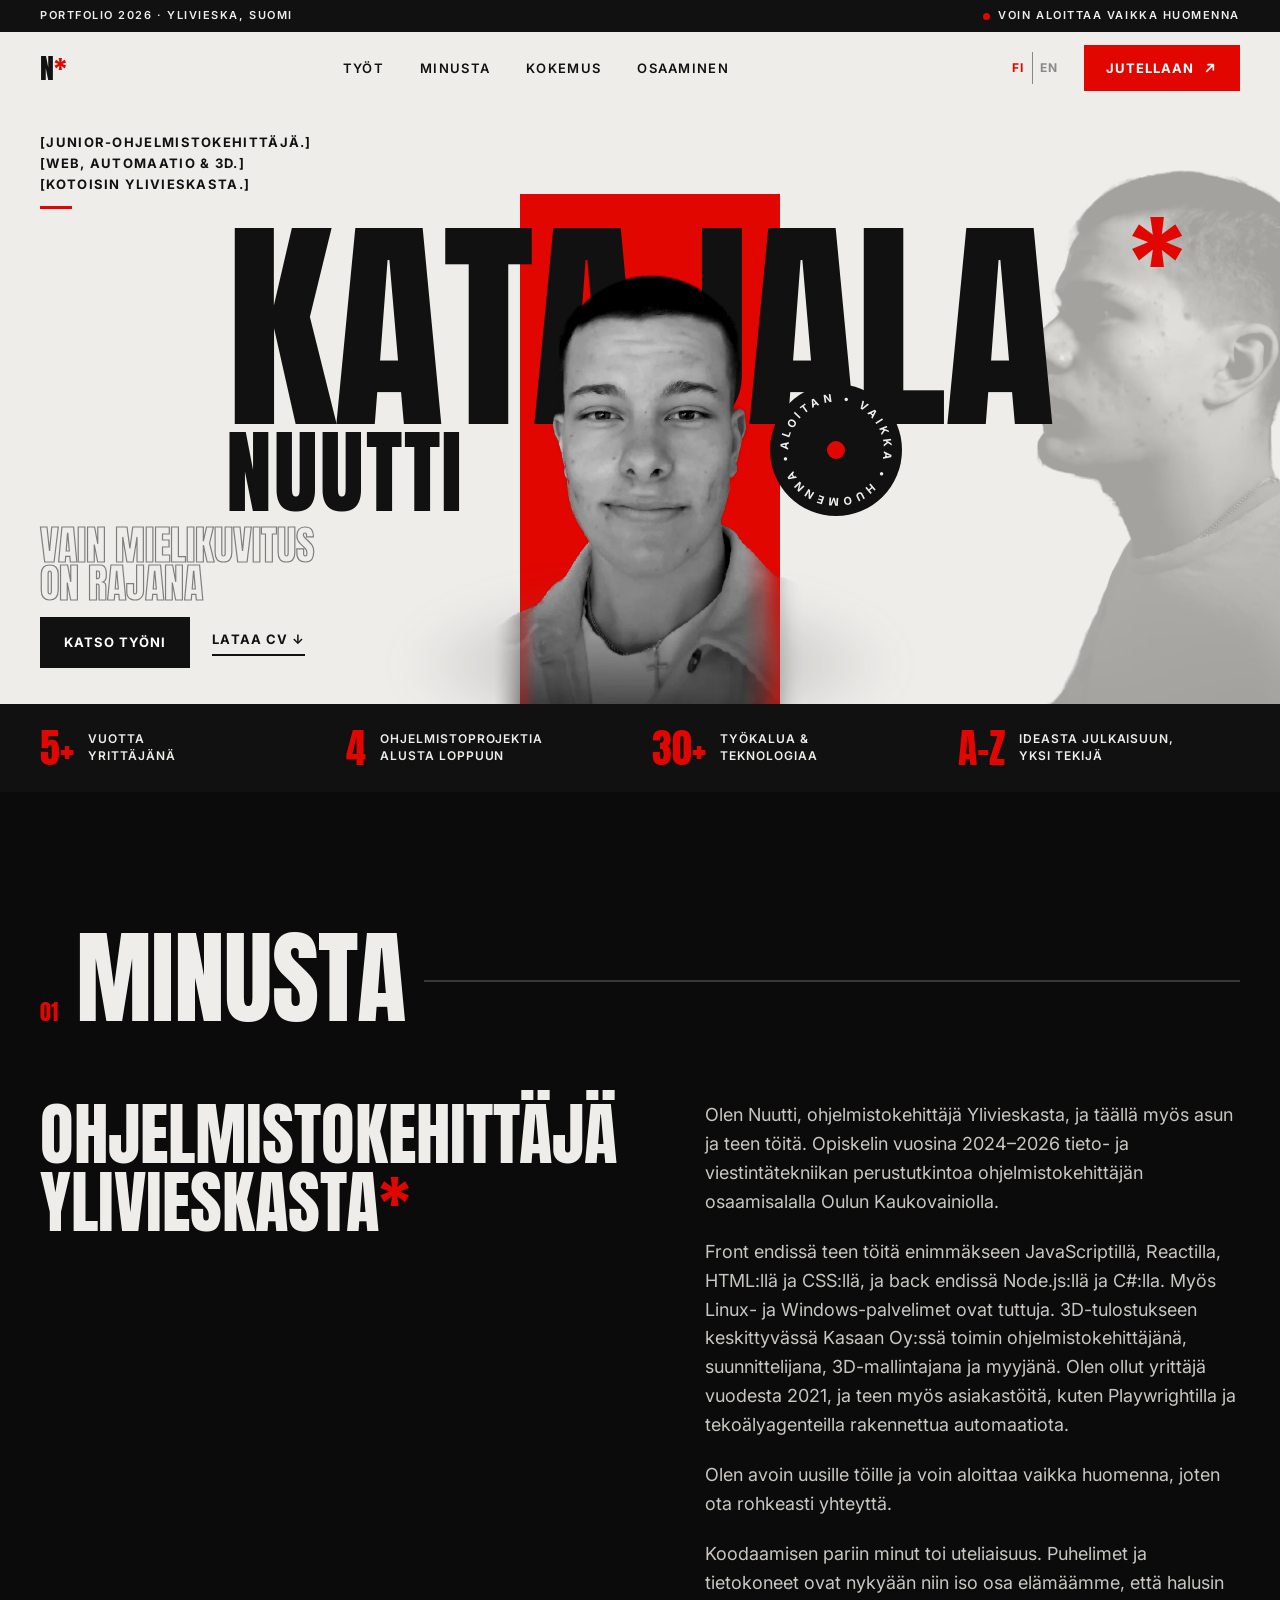
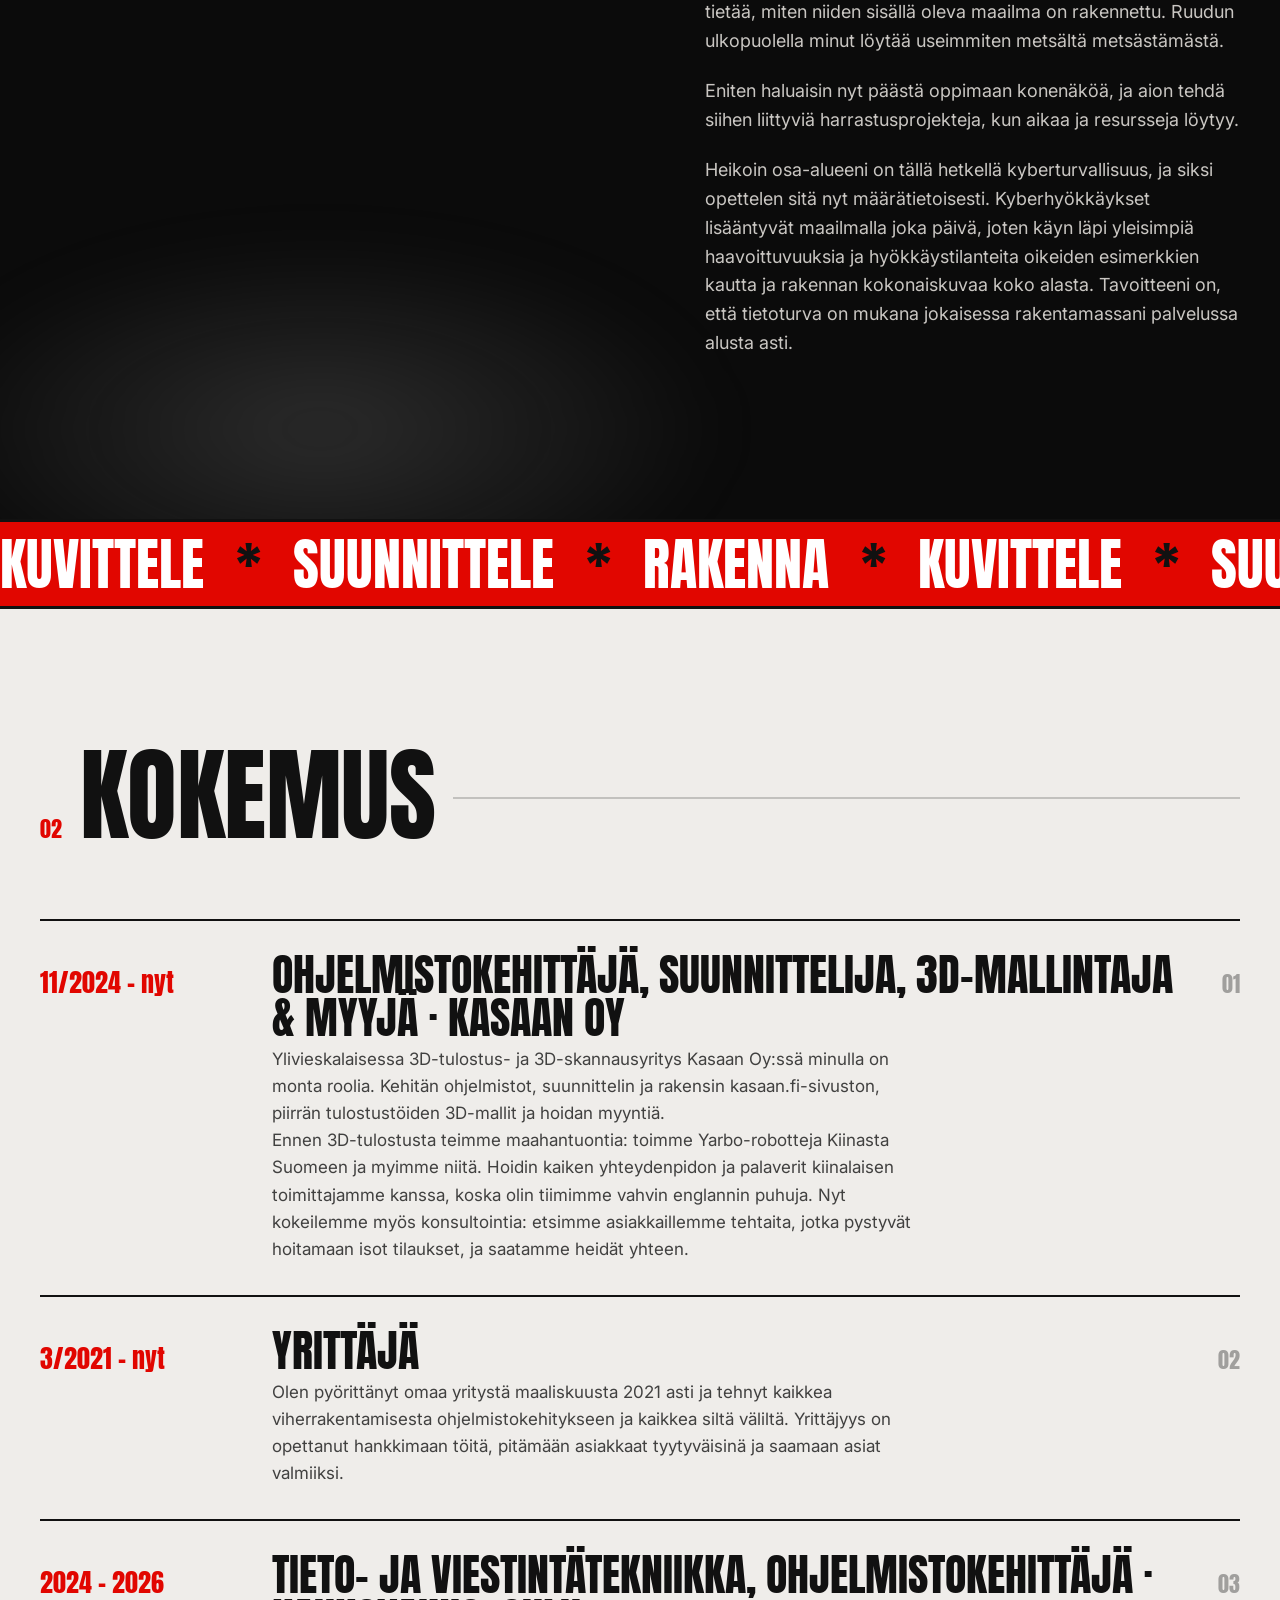
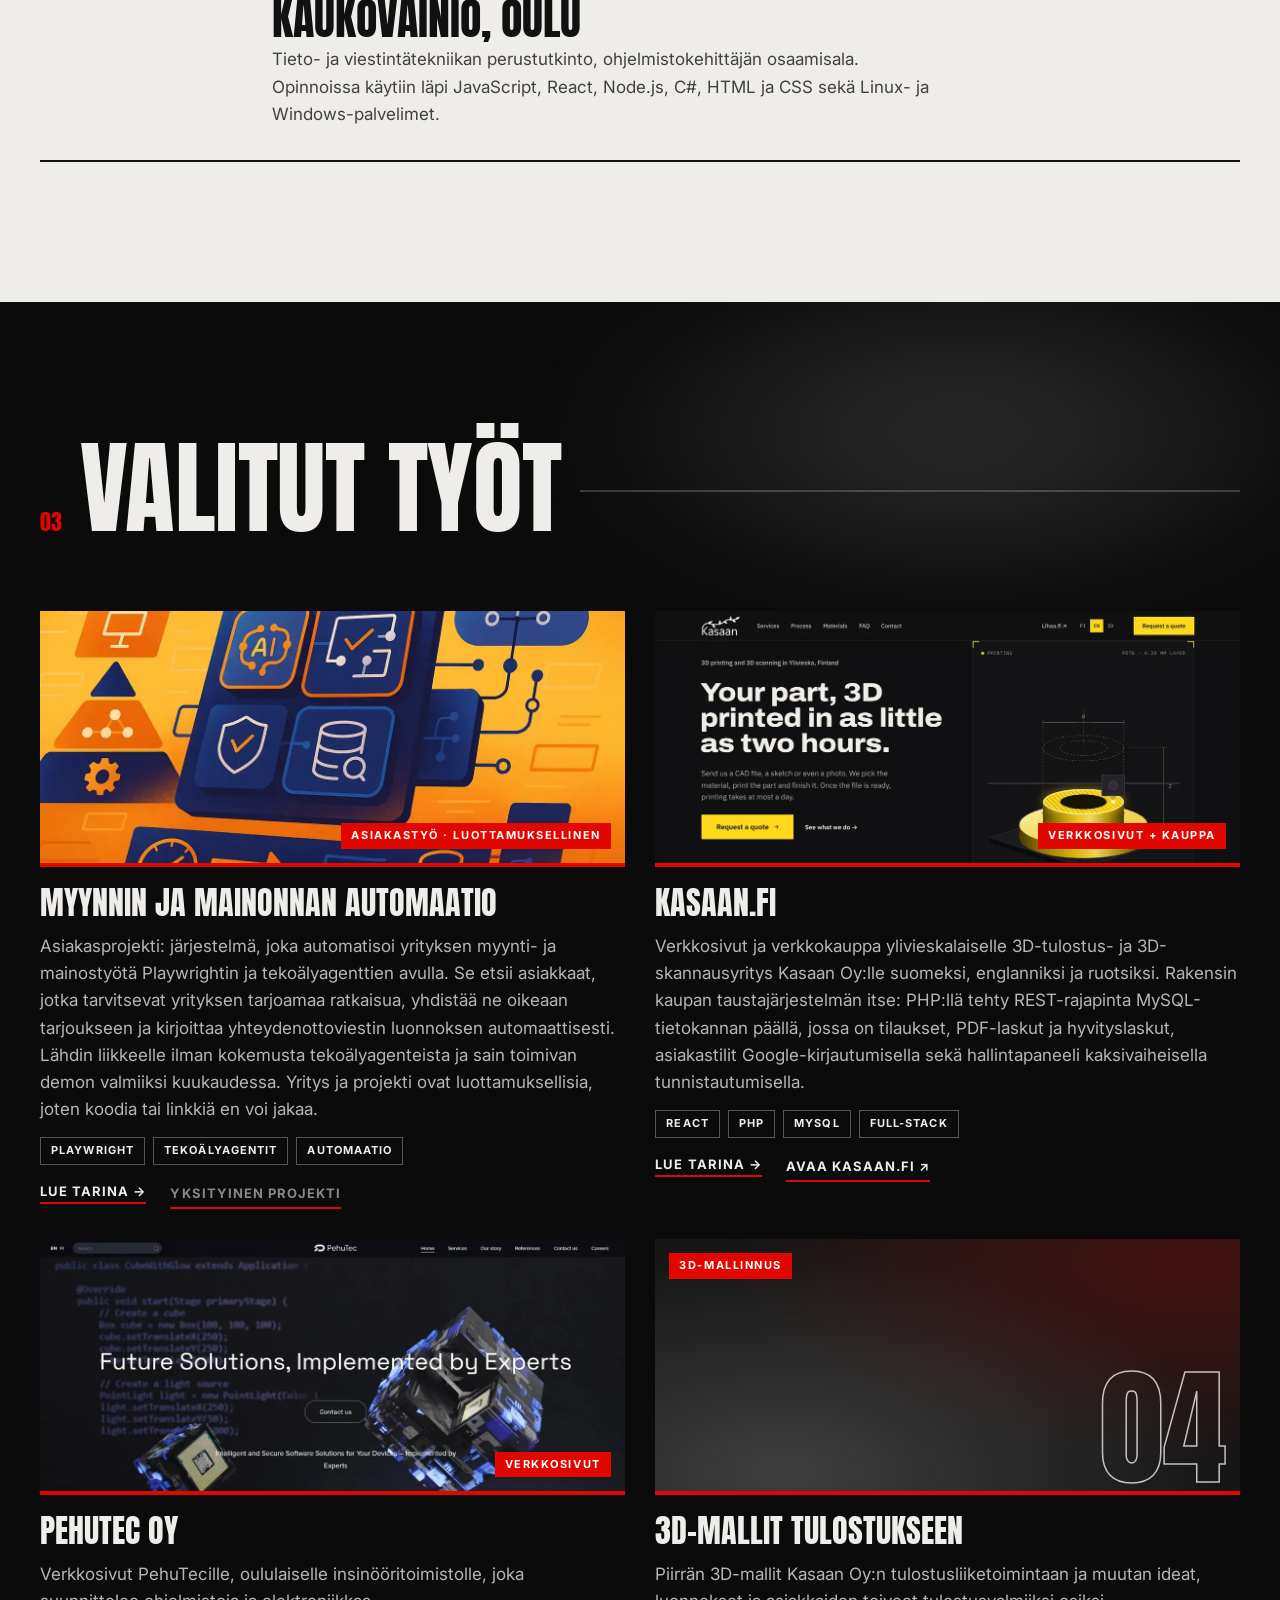
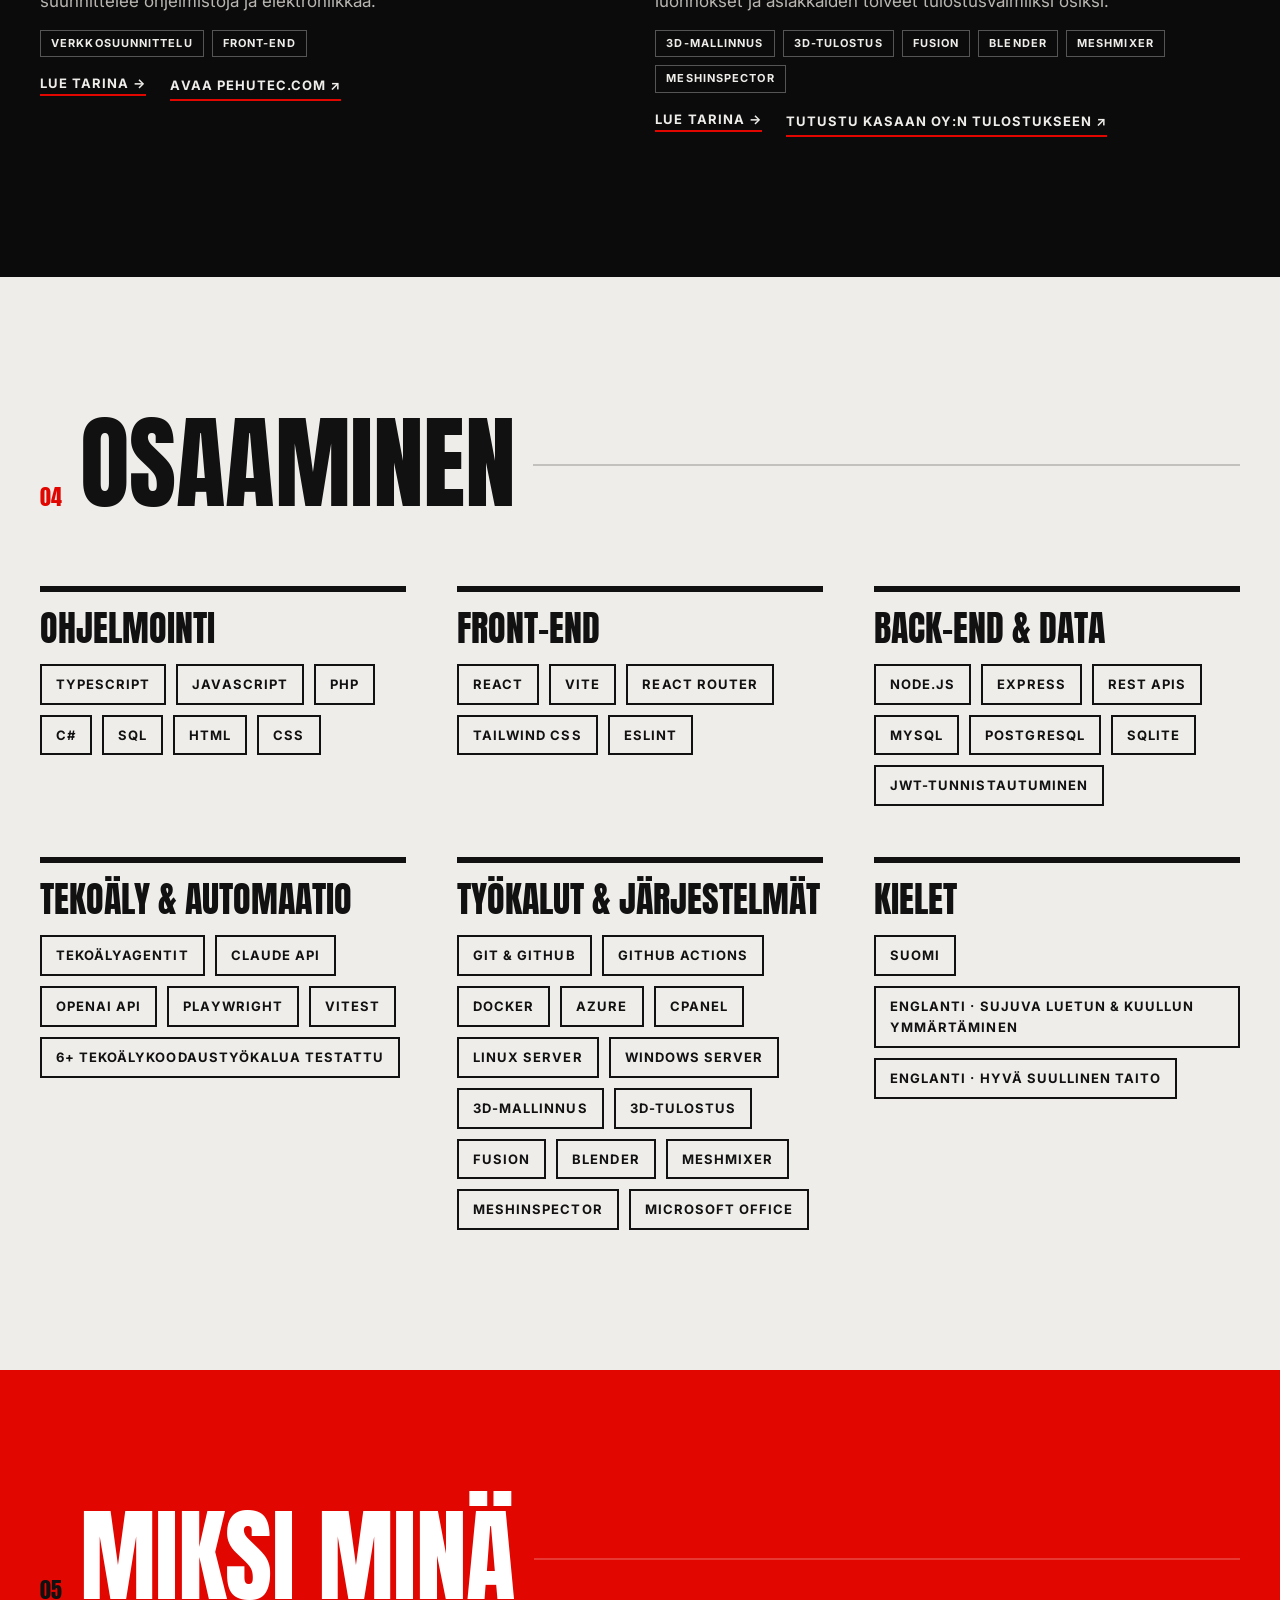
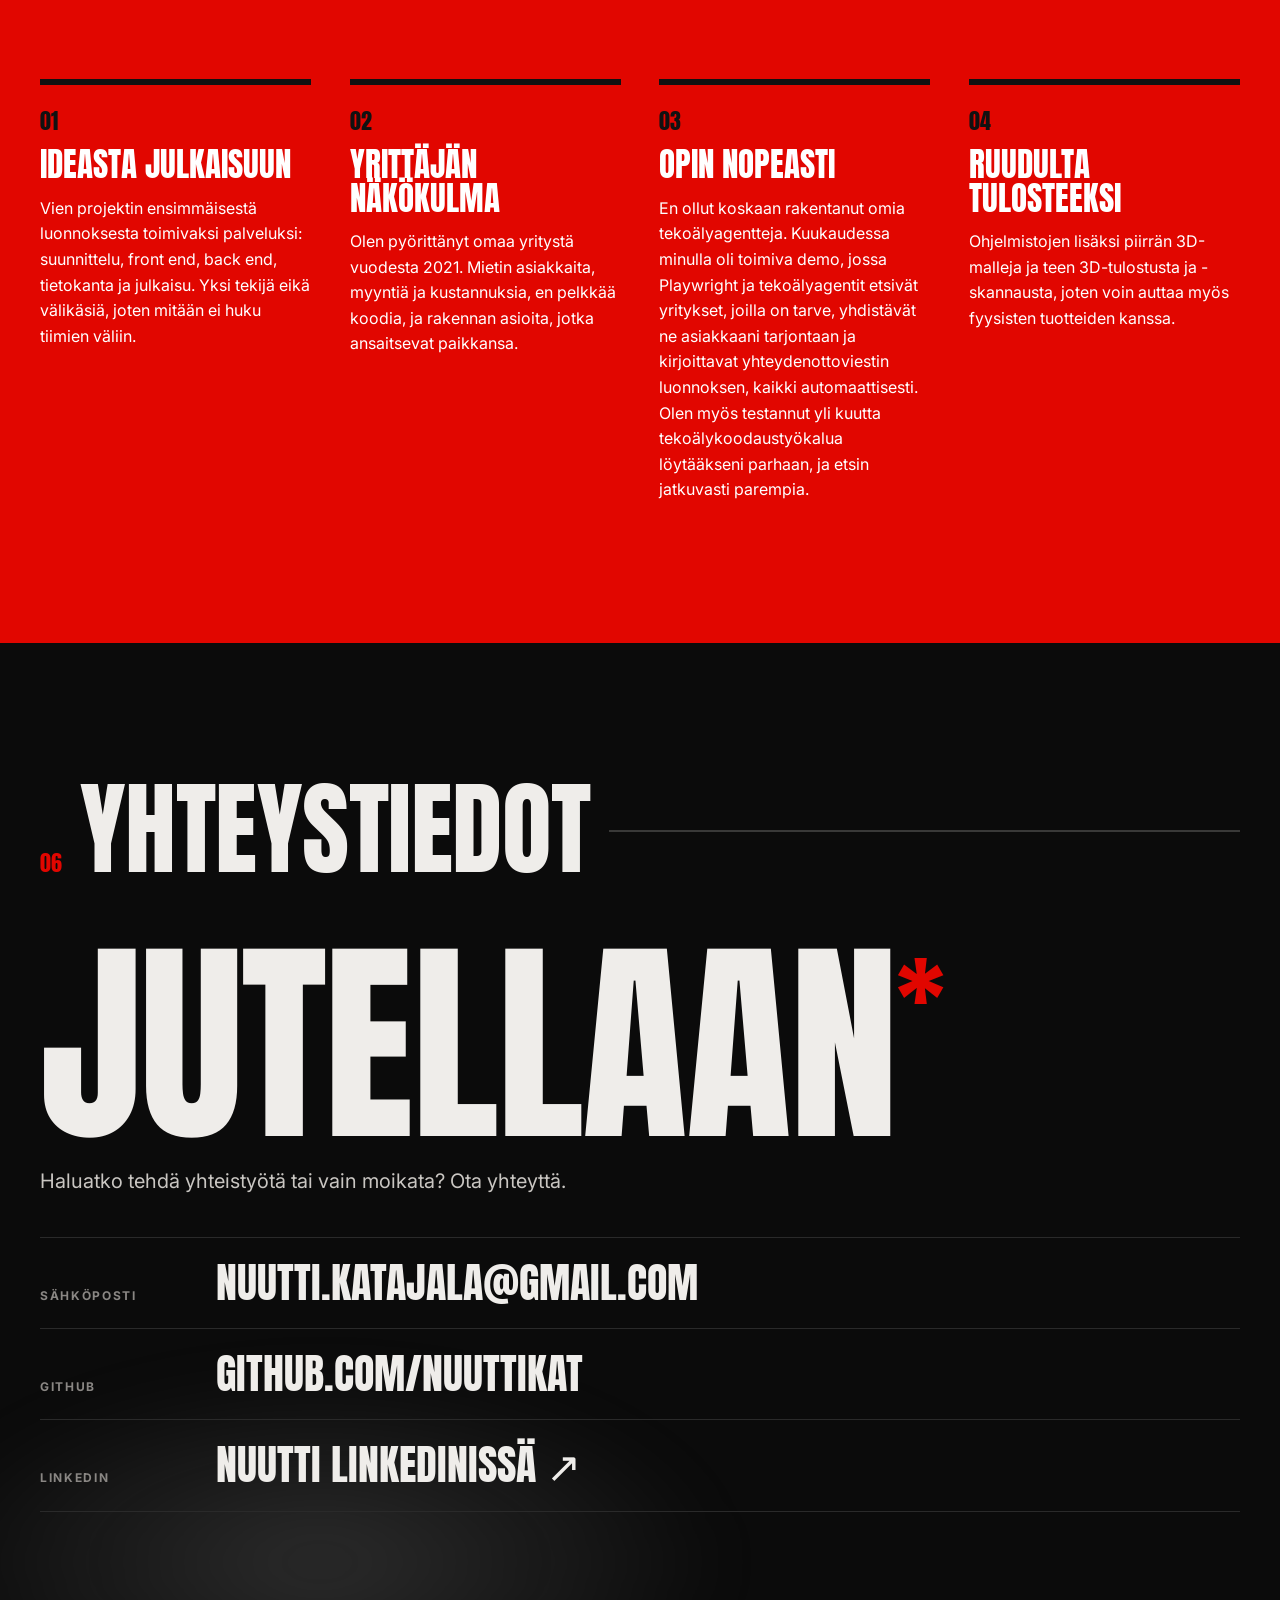
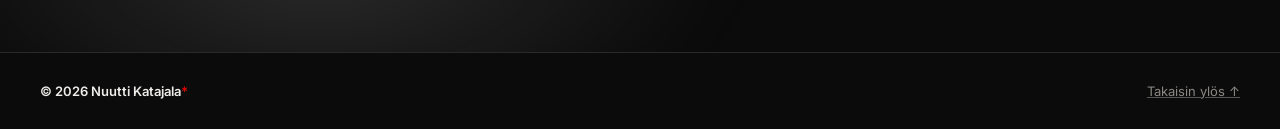
==== commit e52b5bdf: "Remove leftover placeholders and add 'junior' to tagline Remove the kasaan.fi placeholder outcome li" ====
--- a/index.html
+++ b/index.html
@@ -20,8 +20,6 @@
 <body>
   <!--
     Finnish main page. The English version lives in en/index.html: keep the two in sync.
-    Content marked with class="ph" is PLACEHOLDER text (dashed underline).
-    Replace it with real details and remove the class when done.
     The profile photos in assets/ are Nuutti's own photos (front = LinkedIn photo, side = photo he sent).
   -->
   <a class="skip" href="#about">Siirry sisältöön</a>
@@ -76,7 +74,7 @@
       </div>
 
       <div class="tagline">
-        <p>[Ohjelmistokehittäjä.]<br>[Web, automaatio &amp; 3D.]<br>[Kotoisin Ylivieskasta.]</p>
+        <p>[Junior-ohjelmistokehittäjä.]<br>[Web, automaatio &amp; 3D.]<br>[Kotoisin Ylivieskasta.]</p>
         <span class="bar" aria-hidden="true"></span>
       </div>
 
@@ -272,7 +270,6 @@
 
   <footer class="site-footer">
     <p>© <span id="year">2026</span> Nuutti Katajala<span class="red">*</span></p>
-    <p class="muted">Katkoviiva = paikkamerkki.</p>
     <a href="#top">Takaisin ylös ↑</a>
   </footer>
 
@@ -308,7 +305,7 @@
         <li><span class="case-num">02</span><h3>Lähtötilanne</h3><p>Kun Kasaan aloitti 3D-tulostuspalvelun, yritys tarvitsi esittelysivun, joka kertoo palvelusta asiakkaille. Suunnittelin ja toteutin sen.</p></li>
         <li><span class="case-num">03</span><h3>Kuvittele</h3><p>Kävi pian selväksi, ettei pelkkä esittelysivu riitä. Olimme tulostaneet matkan varrella paljon hyödyllisiä tuotteita, ja verkkokauppa toisi ne asiakkaiden ulottuville. Otin verkkokaupan toteutuksen vastuulleni.</p></li>
         <li><span class="case-num">04</span><h3>Suunnittele &amp; rakenna</h3><p>Front end on toteutettu Reactilla ja Vitellä, ja se esirenderöidään staattiseksi HTML:ksi, jotta hakukoneet ja tekoälytyökalut pystyvät lukemaan jokaisen sivun suomeksi, englanniksi ja ruotsiksi.</p><p>Verkkokaupan taustalla on alusta asti itse rakentamani PHP 8 -pohjainen REST-rajapinta ja MySQL-tietokanta, jonka rakenne on kehittynyt tähän mennessä 13 migraation kautta. Rajapinta hoitaa tuotteet, tilaukset, PDF-laskut ja hyvityslaskut, asiakastilit Google-kirjautumisella sekä hallintapaneelin kaksivaiheisella tunnistautumisella. Playwright-testit varmistavat ulkoasun puhelimilla, ja GitHub Actions julkaisee jokaisen muutoksen testiympäristöön, josta tuotantoon pääsee yhdellä klikkauksella.</p></li>
-        <li><span class="case-num">05</span><h3>Lopputulos</h3><p>kasaan.fi on julkaistu, ja siinä on tarjouspyynnöt ja verkkokauppa kolmella kielellä. Se korvasi aiemman React-sivuston, jonka tein Kasaan Oy:lle vuonna 2025.</p><p class="ph">Lisää tulos, josta olet ylpeä, kuten tilaukset, tarjouspyynnöt tai asiakaspalaute julkaisun jälkeen.</p></li>
+        <li><span class="case-num">05</span><h3>Lopputulos</h3><p>kasaan.fi on julkaistu, ja siinä on tarjouspyynnöt ja verkkokauppa kolmella kielellä. Se korvasi aiemman React-sivuston, jonka tein Kasaan Oy:lle vuonna 2025.</p></li>
       </ol>
       <footer class="case-foot"><a class="card-link" href="https://kasaan.fi/">Avaa kasaan.fi ↗</a></footer>
     </div>
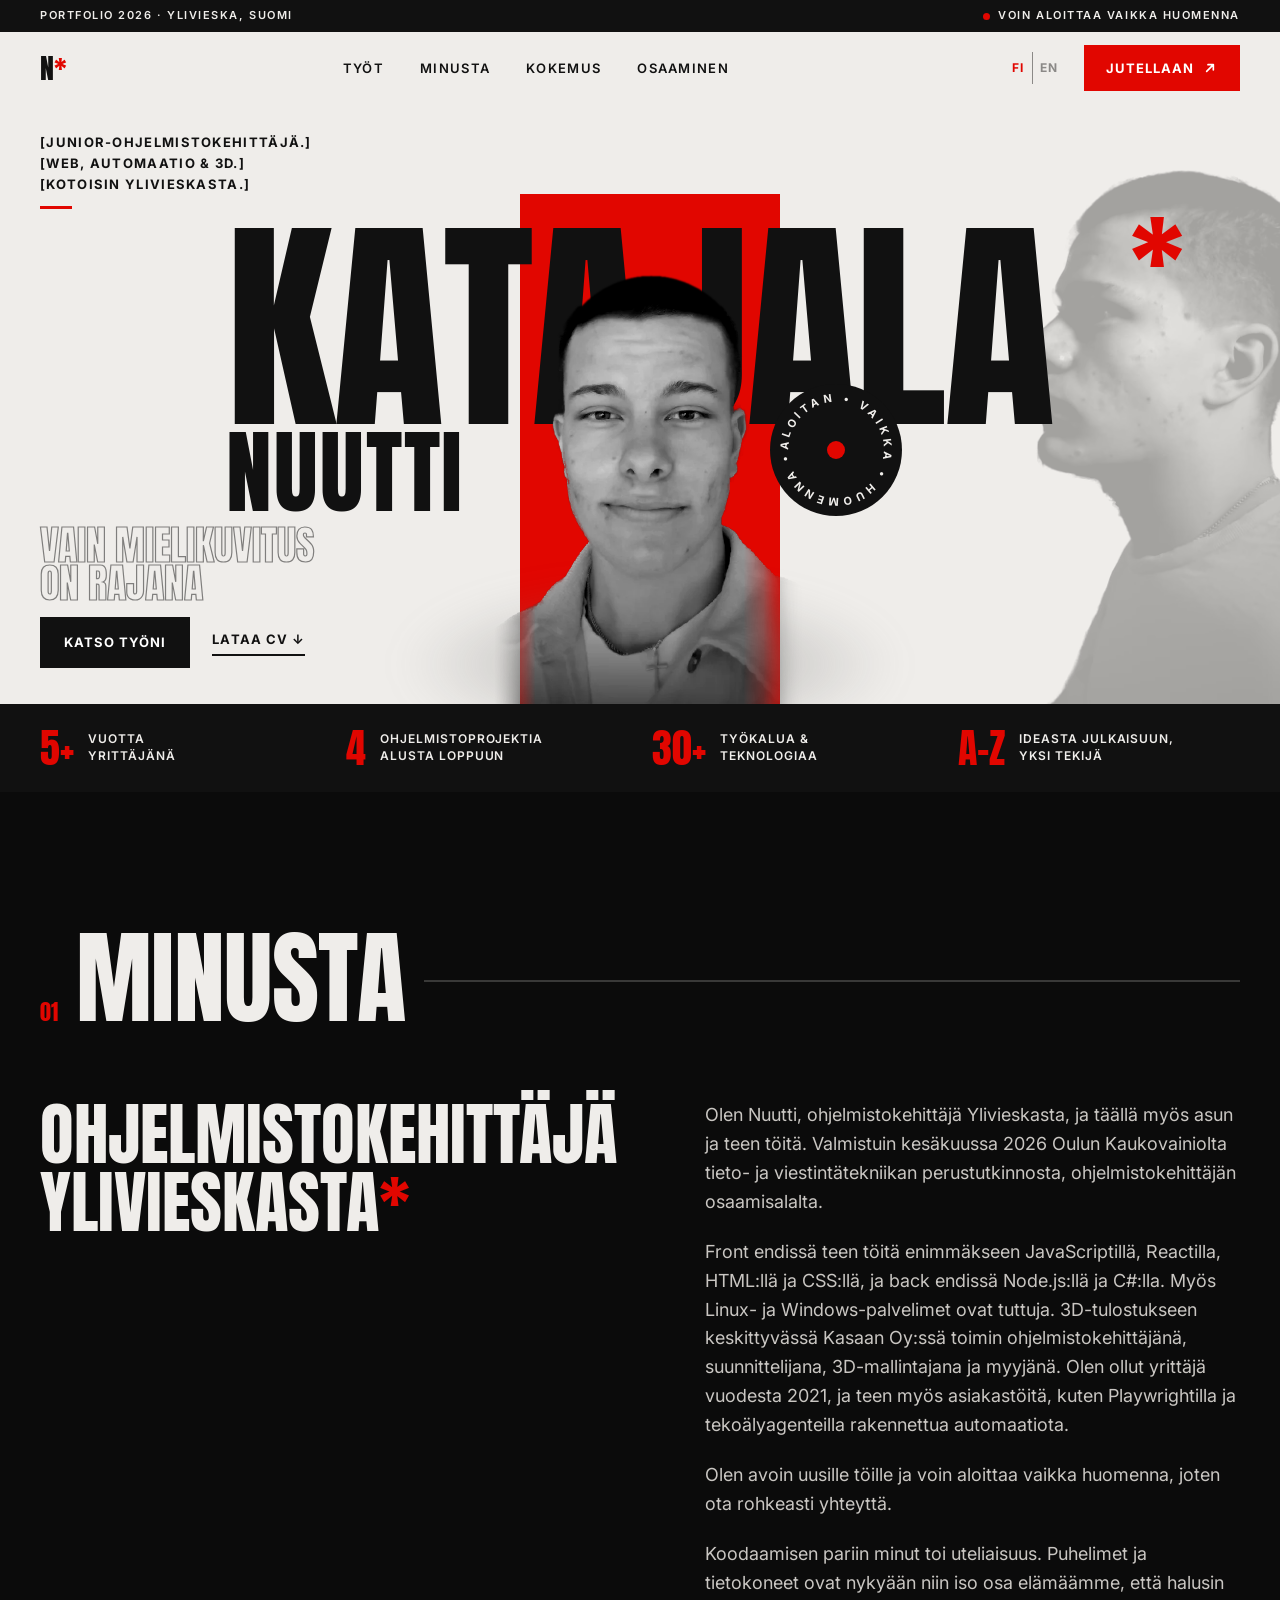
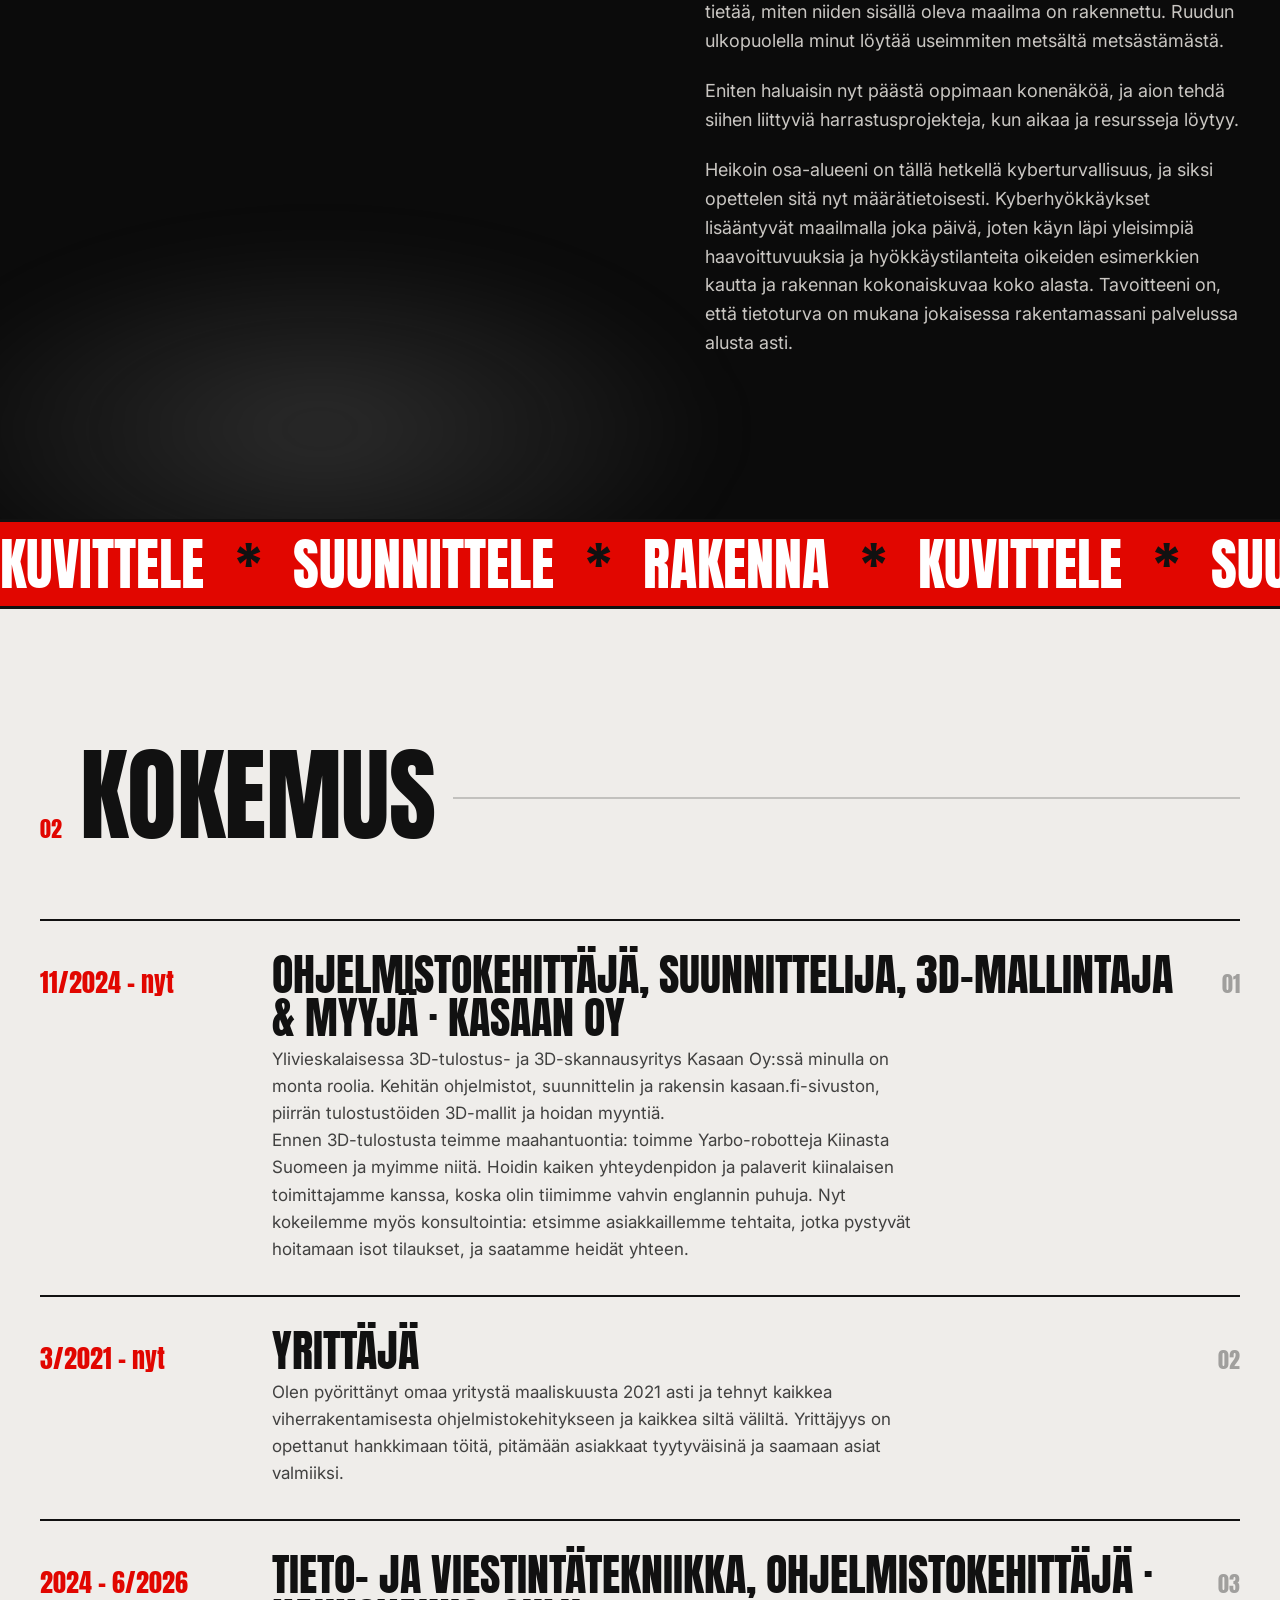
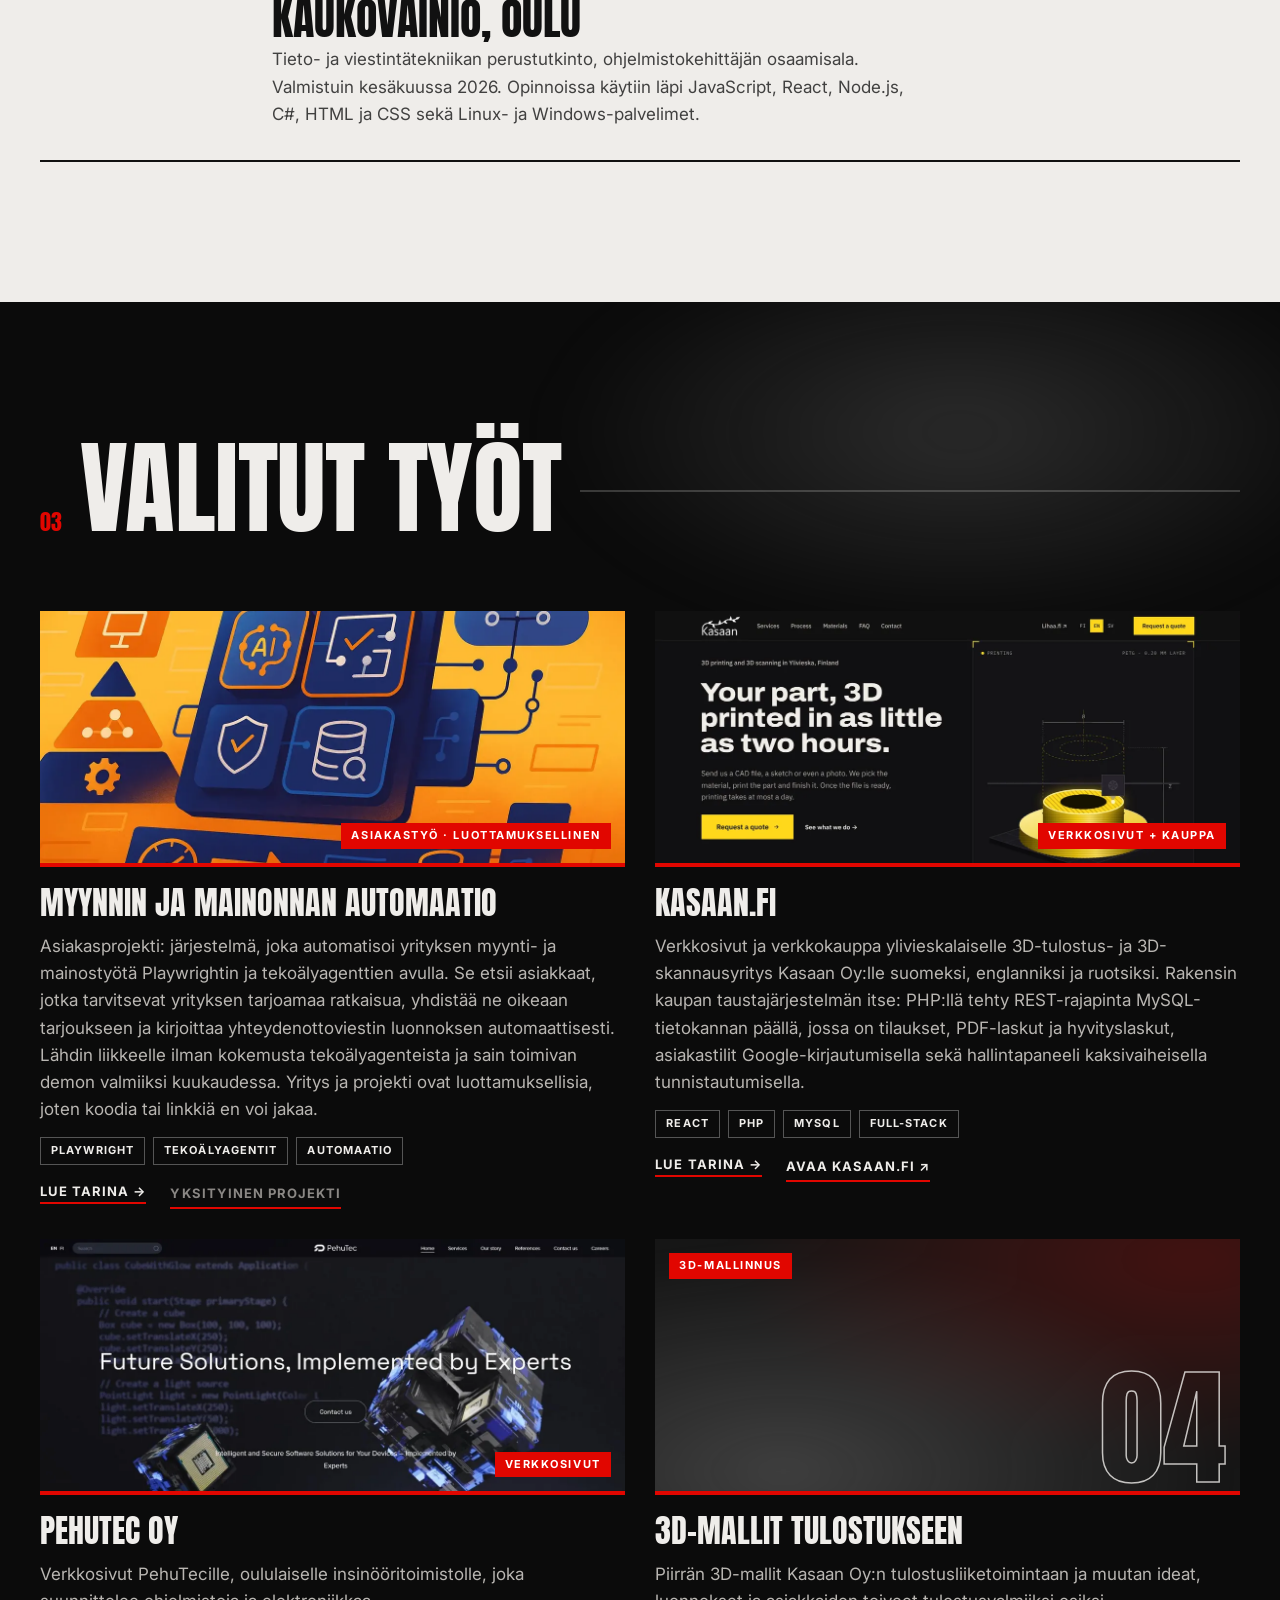
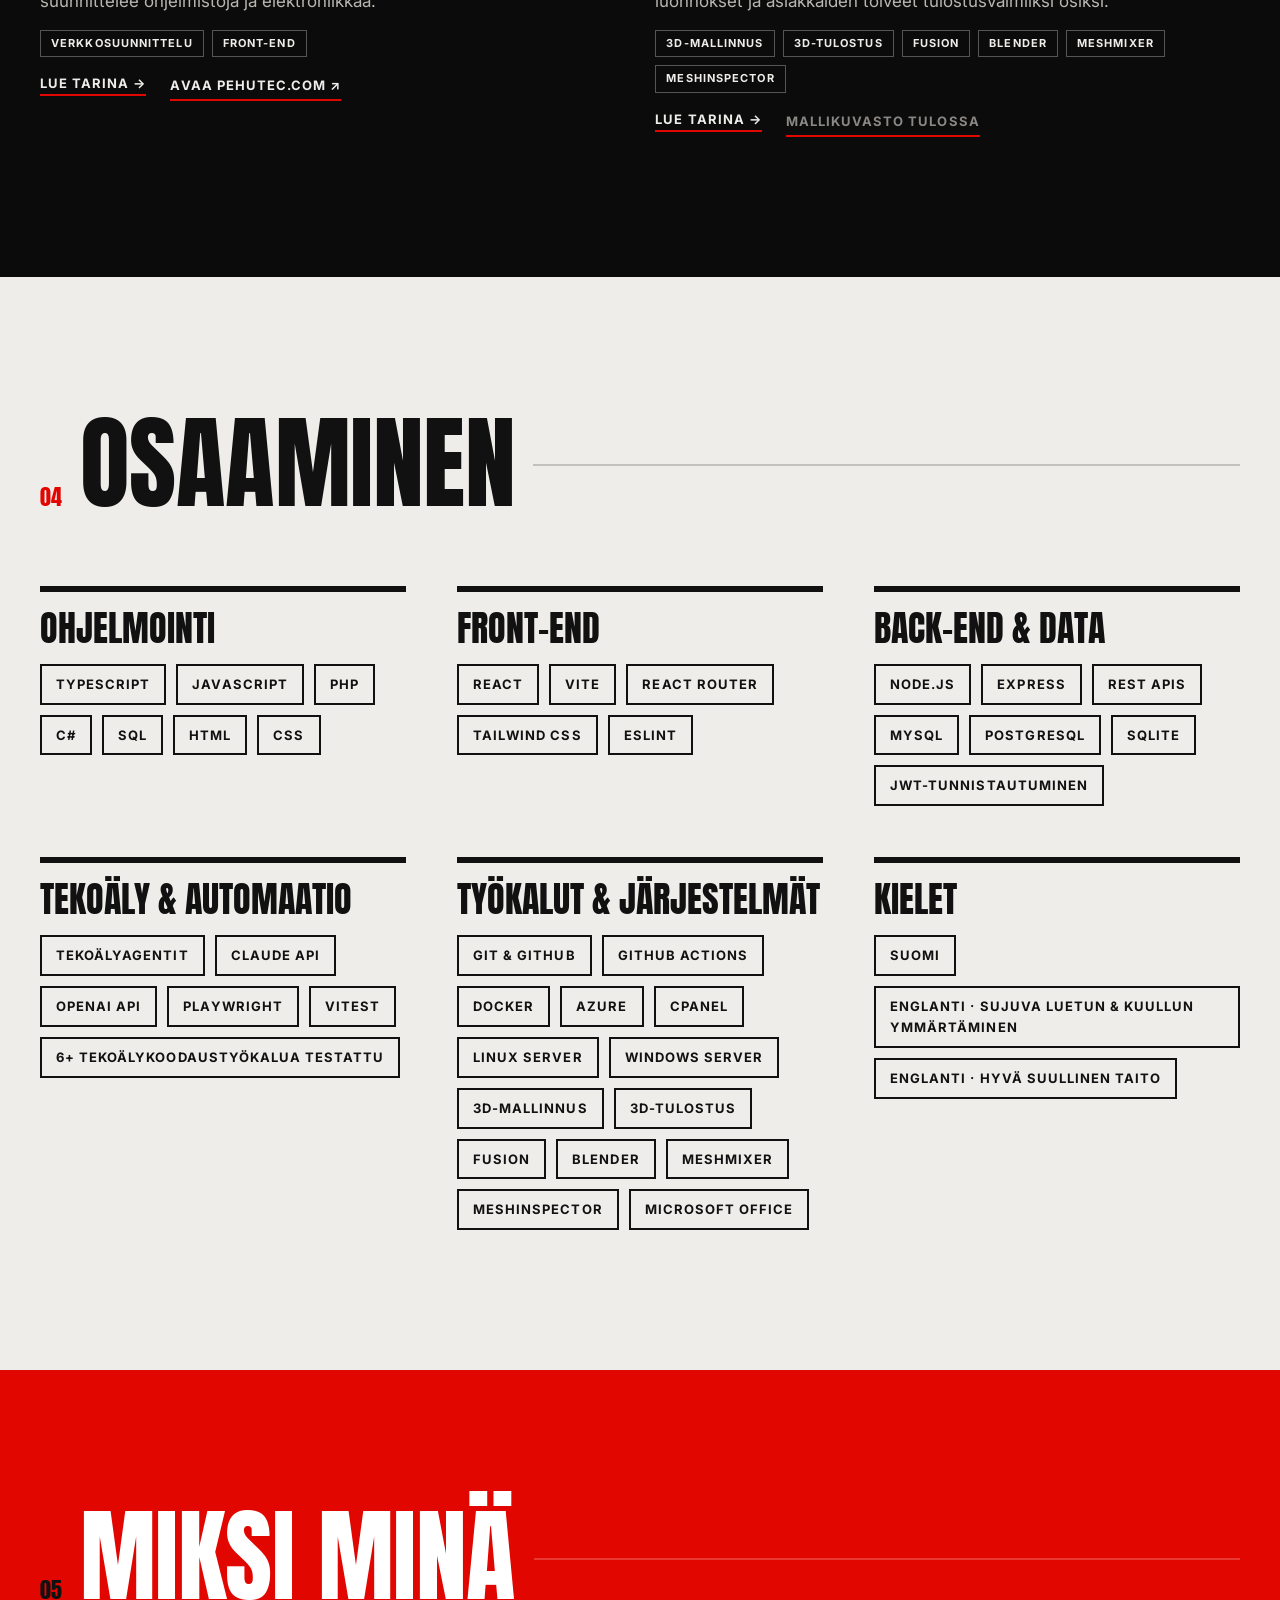
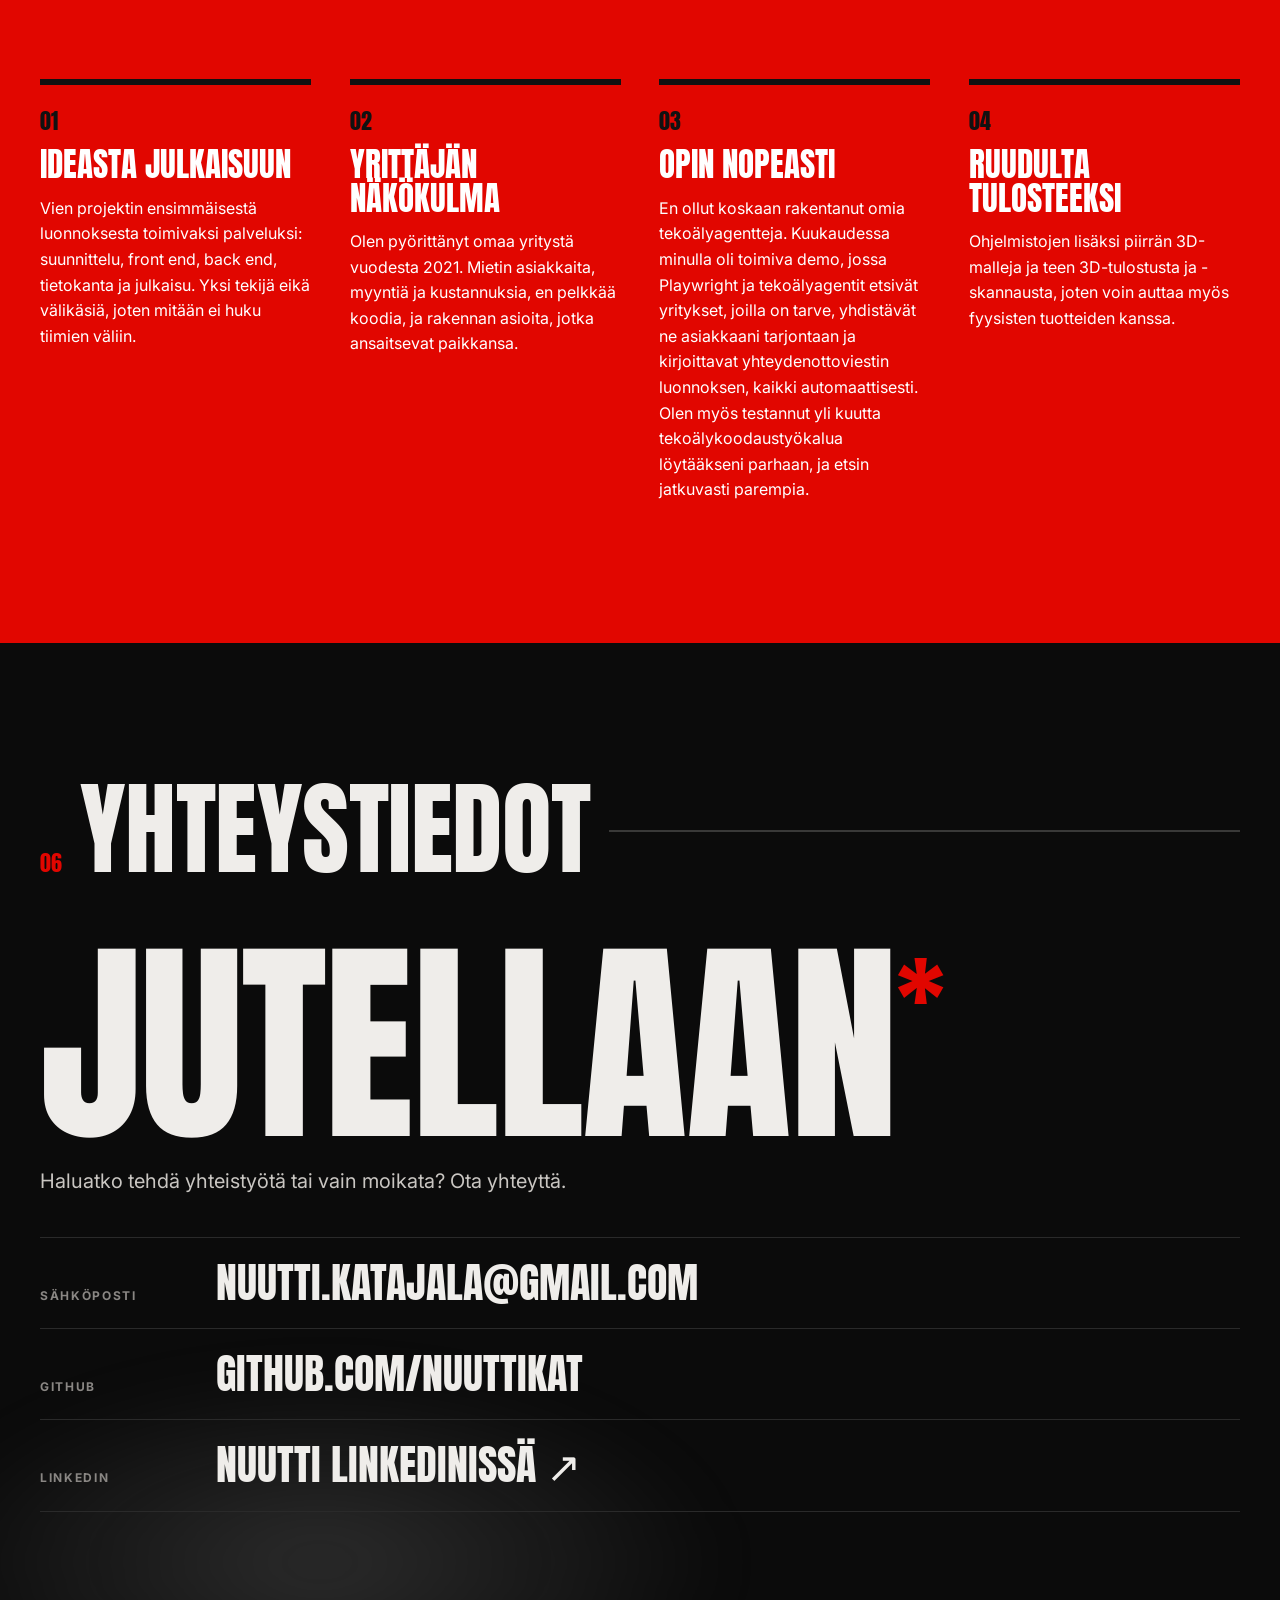
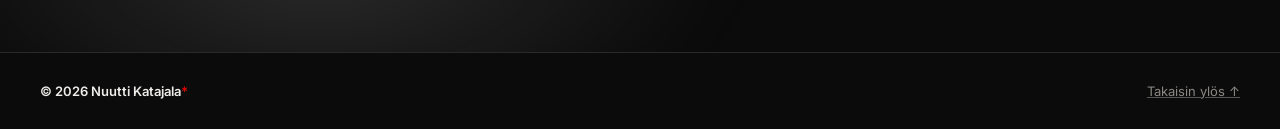
==== commit 0807dde2: "Graduation date, automation cost, neutral 3D example, no 3D link yet Co-Authored-By: Claude Opus 5.5" ====
--- a/index.html
+++ b/index.html
@@ -4,7 +4,7 @@
   <meta charset="utf-8">
   <meta name="viewport" content="width=device-width, initial-scale=1">
   <title>Nuutti Katajala · Portfolio</title>
-  <meta name="description" content="Ylivieskalaisen ohjelmistokehittäjän Nuutti Katajalan portfolio: kokemus, projektit ja osaaminen.">
+  <meta name="description" content="Ylivieskalaisen junior-ohjelmistokehittäjän Nuutti Katajalan portfolio: kokemus, projektit ja osaaminen.">
   <meta name="theme-color" content="#111111">
   <link rel="preconnect" href="https://fonts.googleapis.com">
   <link rel="preconnect" href="https://fonts.gstatic.com" crossorigin>
@@ -101,7 +101,7 @@
         <div class="about-grid">
           <p class="statement reveal">Ohjelmisto&shy;kehittäjä Ylivieskasta<span class="red">*</span></p>
           <div class="prose reveal">
-            <p>Olen Nuutti, ohjelmistokehittäjä Ylivieskasta, ja täällä myös asun ja teen töitä. Opiskelin vuosina 2024–2026 tieto- ja viestintätekniikan perustutkintoa ohjelmistokehittäjän osaamisalalla Oulun Kaukovainiolla.</p>
+            <p>Olen Nuutti, ohjelmistokehittäjä Ylivieskasta, ja täällä myös asun ja teen töitä. Valmistuin kesäkuussa 2026 Oulun Kaukovainiolta tieto- ja viestintätekniikan perustutkinnosta, ohjelmistokehittäjän osaamisalalta.</p>
             <p>Front endissä teen töitä enimmäkseen JavaScriptillä, Reactilla, HTML:llä ja CSS:llä, ja back endissä Node.js:llä ja C#:lla. Myös Linux- ja Windows-palvelimet ovat tuttuja. 3D-tulostukseen keskittyvässä Kasaan Oy:ssä toimin ohjelmistokehittäjänä, suunnittelijana, 3D-mallintajana ja myyjänä. Olen ollut yrittäjä vuodesta 2021, ja teen myös asiakastöitä, kuten Playwrightilla ja tekoälyagenteilla rakennettua automaatiota.</p>
             <p>Olen avoin uusille töille ja voin aloittaa vaikka huomenna, joten ota rohkeasti yhteyttä.</p>
             <p>Koodaamisen pariin minut toi uteliaisuus. Puhelimet ja tietokoneet ovat nykyään niin iso osa elämäämme, että halusin tietää, miten niiden sisällä oleva maailma on rakennettu. Ruudun ulkopuolella minut löytää useimmiten metsältä metsästämästä.</p>
@@ -141,10 +141,10 @@
             <span class="idx" aria-hidden="true">02</span>
           </li>
           <li class="reveal">
-            <span class="when">2024 – 2026</span>
+            <span class="when">2024 – 6/2026</span>
             <div class="what">
               <h3>Tieto- ja viestintätekniikka, ohjelmistokehittäjä · Kaukovainio, Oulu</h3>
-              <p>Tieto- ja viestintätekniikan perustutkinto, ohjelmistokehittäjän osaamisala. Opinnoissa käytiin läpi JavaScript, React, Node.js, C#, HTML ja CSS sekä Linux- ja Windows-palvelimet.</p>
+              <p>Tieto- ja viestintätekniikan perustutkinto, ohjelmistokehittäjän osaamisala. Valmistuin kesäkuussa 2026. Opinnoissa käytiin läpi JavaScript, React, Node.js, C#, HTML ja CSS sekä Linux- ja Windows-palvelimet.</p>
             </div>
             <span class="idx" aria-hidden="true">03</span>
           </li>
@@ -184,7 +184,7 @@
             <h3>3D-mallit tulostukseen</h3>
             <p>Piirrän 3D-mallit Kasaan Oy:n tulostusliiketoimintaan ja muutan ideat, luonnokset ja asiakkaiden toiveet tulostusvalmiiksi osiksi.</p>
             <ul class="tags"><li>3D-mallinnus</li><li>3D-tulostus</li><li>Fusion</li><li>Blender</li><li>Meshmixer</li><li>MeshInspector</li></ul>
-            <div class="card-actions"><button class="card-link story-btn" type="button" data-case="case-models">Lue tarina →</button><a class="card-link" href="https://kasaan.fi/">Tutustu Kasaan Oy:n tulostukseen ↗</a></div>
+            <div class="card-actions"><button class="card-link story-btn" type="button" data-case="case-models">Lue tarina →</button><span class="card-link muted-link">Mallikuvasto tulossa</span></div>
           </article>
         </div>
       </div>
@@ -287,7 +287,7 @@
         <li><span class="case-num">02</span><h3>Lähtötilanne</h3><p>Etsin projektia, jolla saisin opintoni päätökseen, kun tutustuin yritykseen, jolla oli todellinen ongelma. Yrityksessä kului paljon aikaa asiakashankintaan: kylmäsoittolistoja käytiin läpi, jotta löydettäisiin asiakkaat, jotka oikeasti tarvitsivat yhtä yrityksen myymää tuotetta. Tämä vei resursseja pois varsinaisesta myynnistä ja yrityksen muusta toiminnasta.</p></li>
         <li><span class="case-num">03</span><h3>Kuvittele</h3><p>Yrityksen visiona oli, että tekoälyagentit hoitaisivat asiakashaun, ja minut pyydettiin toteuttamaan se. Ensimmäinen versio toimi suunnitelman mukaisesti kokonaan tekoälyagenttien varassa, mutta kävi pian ilmi, kuinka korkeiksi sen käyttökustannukset nousisivat. Muutimme arkkitehtuuria: Playwright hoitaa nyt raskaan selaamisen ja tiedonkeruun edullisesti, ja tekoälyagentteja käytetään vain vaiheissa, joissa tarvitaan harkintaa ja kirjoittamista.</p></li>
         <li><span class="case-num">04</span><h3>Suunnittele &amp; rakenna</h3><p>Järjestelmä on toteutettu TypeScriptillä Node.js-ympäristössä, ja Express tarjoaa kevyen web-käyttöliittymän ja rajapinnan. Playwright ohjaa oikeaa selainta ja kerää tietoa verkosta. Claude- ja OpenAI-rajapintoja hyödyntävä tekoälyagenttien tiimi jakaa työn: yksi agentti selvittää kunkin potentiaalisen asiakkaan taustat, toinen arvioi, tarvitseeko asiakas yrityksen tarjontaa, ja kolmas laatii yhteydenottoviestin.</p><p>Työt suoritetaan taustalla, data tallennetaan PostgreSQL:ään (kehitysvaiheessa SQLiteen), testaus hoidetaan Vitestillä ja koko järjestelmä toimitetaan Docker-konttina.</p></li>
-        <li><span class="case-num">05</span><h3>Lopputulos</h3><p>Rakensin ensimmäistä kertaa omia tekoälyagentteja, ja kuukaudessa valmiina oli toimiva demo: se löytää asiakkaat, joilla on todellinen tarve, yhdistää ne oikeaan tarjoukseen ja valmistelee sähköpostiluonnoksen täysin automaattisesti.</p><p>Playwrightin ja tekoälyagenttien yhdistelmä laski käyttökustannukset lähes nollaan. Yrityksen aika ja resurssit vapautuvat myynnin kasvattamiseen, ja järjestelmä löytää huomattavasti enemmän sopivia asiakkaita kuin kylmäsoittolistat.</p></li>
+        <li><span class="case-num">05</span><h3>Lopputulos</h3><p>Rakensin ensimmäistä kertaa omia tekoälyagentteja, ja kuukaudessa valmiina oli toimiva demo: se löytää asiakkaat, joilla on todellinen tarve, yhdistää ne oikeaan tarjoukseen ja valmistelee sähköpostiluonnoksen täysin automaattisesti.</p><p>Playwrightin ja tekoälyagenttien yhdistelmä laski käyttökustannukset parhaimmillaan alle 20 euroon kuukaudessa. Yrityksen aika ja resurssit vapautuvat myynnin kasvattamiseen, ja järjestelmä löytää huomattavasti enemmän sopivia asiakkaita kuin kylmäsoittolistat.</p></li>
       </ol>
       <footer class="case-foot"><span class="card-link muted-link">Luottamuksellinen, joten ei koodia eikä linkkiä</span></footer>
     </div>
@@ -339,11 +339,11 @@
       <ol class="case-steps">
         <li><span class="case-num">01</span><h3>Tarkoitus, aikomus &amp; tavoite</h3><p><strong>Tarkoitus.</strong> Tuottaa Kasaan Oy:n 3D-tulostuspalvelulle tulostusvalmiita malleja räätälöityihin tuotteisiin ja näytekappaleisiin.</p><p><strong>Aikomus.</strong> Hallita koko ketju itse: mallintaminen, skannattujen kappaleiden muokkaus ja mallien tarkistus ennen tulostusta.</p><p><strong>Tavoite.</strong> Mallit, jotka tulostuvat juuri oikein, sekä jatkuvasti kehittyvä mallinnusosaaminen.</p></li>
         <li><span class="case-num">02</span><h3>Lähtötilanne</h3><p>Aloitin 3D-mallintamisen, kun Kasaan hankki 3D-tulostimen ja ryhdyimme valmistamaan näytekappaleita räätälöidyistä tuotteista.</p></li>
-        <li><span class="case-num">03</span><h3>Kuvittele</h3><p>Opettelin mallintamisen itsenäisesti, ja se oli erittäin antoisaa. Olen mallintanut kaikkea kupista aseen tukkiin, ja muokkaan myös skannattuja kappaleita, jotta ne tulostuvat juuri oikein.</p></li>
+        <li><span class="case-num">03</span><h3>Kuvittele</h3><p>Opettelin mallintamisen itsenäisesti, ja se oli erittäin antoisaa. Olen mallintanut kaikkea kupista koneiden varaosiin, ja muokkaan myös skannattuja kappaleita, jotta ne tulostuvat juuri oikein.</p></li>
         <li><span class="case-num">04</span><h3>Suunnittele &amp; rakenna</h3><p>Mallinnan Fusionilla ja Blenderillä. Meshmixerillä ja MeshInspectorilla tarkistan ja korjaan mallien verkot ennen kuin ne lähtevät tulostimelle.</p></li>
         <li><span class="case-num">05</span><h3>Lopputulos</h3><p>Mallinnusosaamiseni kehittyy jatkuvasti: takana on tähän mennessä noin 80–100 tuntia mallintamista.</p></li>
       </ol>
-      <footer class="case-foot"><a class="card-link" href="https://kasaan.fi/">Tutustu Kasaan Oy:n tulostukseen ↗</a></footer>
+      <footer class="case-foot"><span class="card-link muted-link">Mallikuvasto tulossa</span></footer>
     </div>
   </dialog>
 
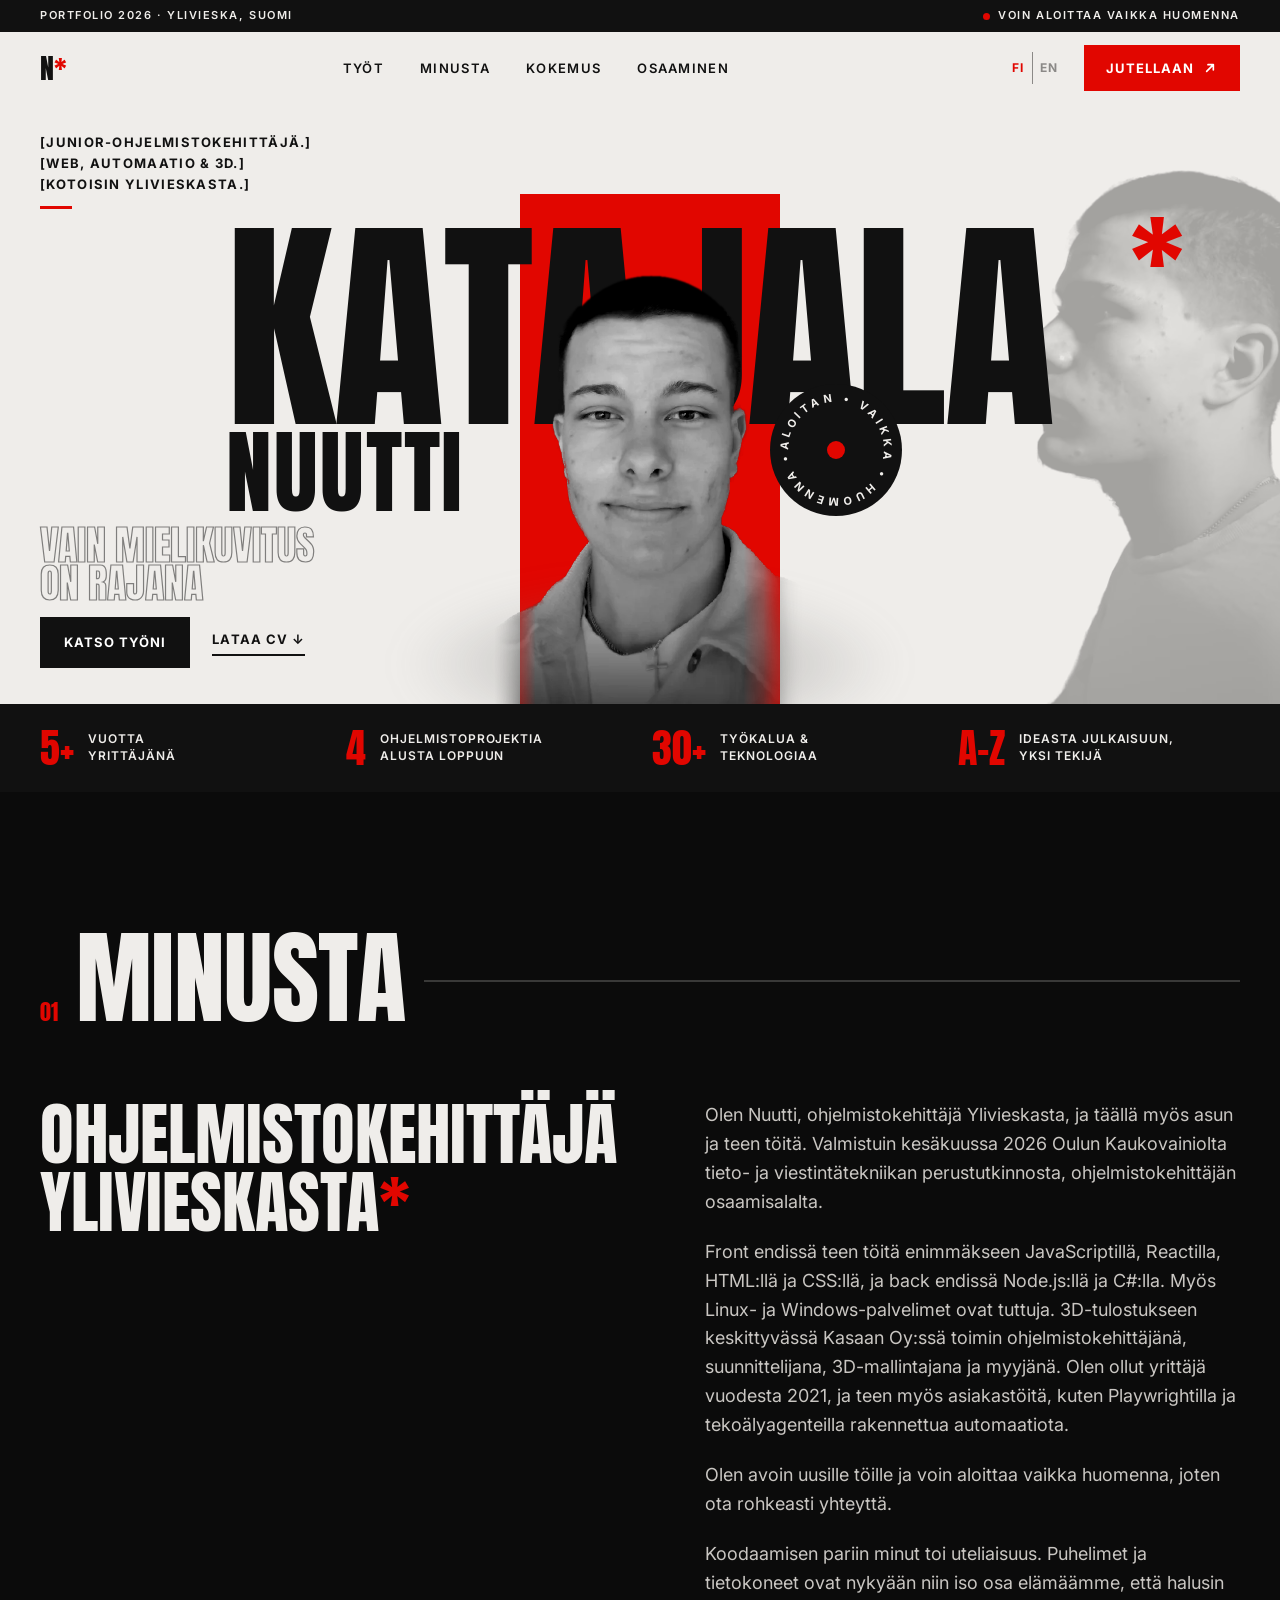
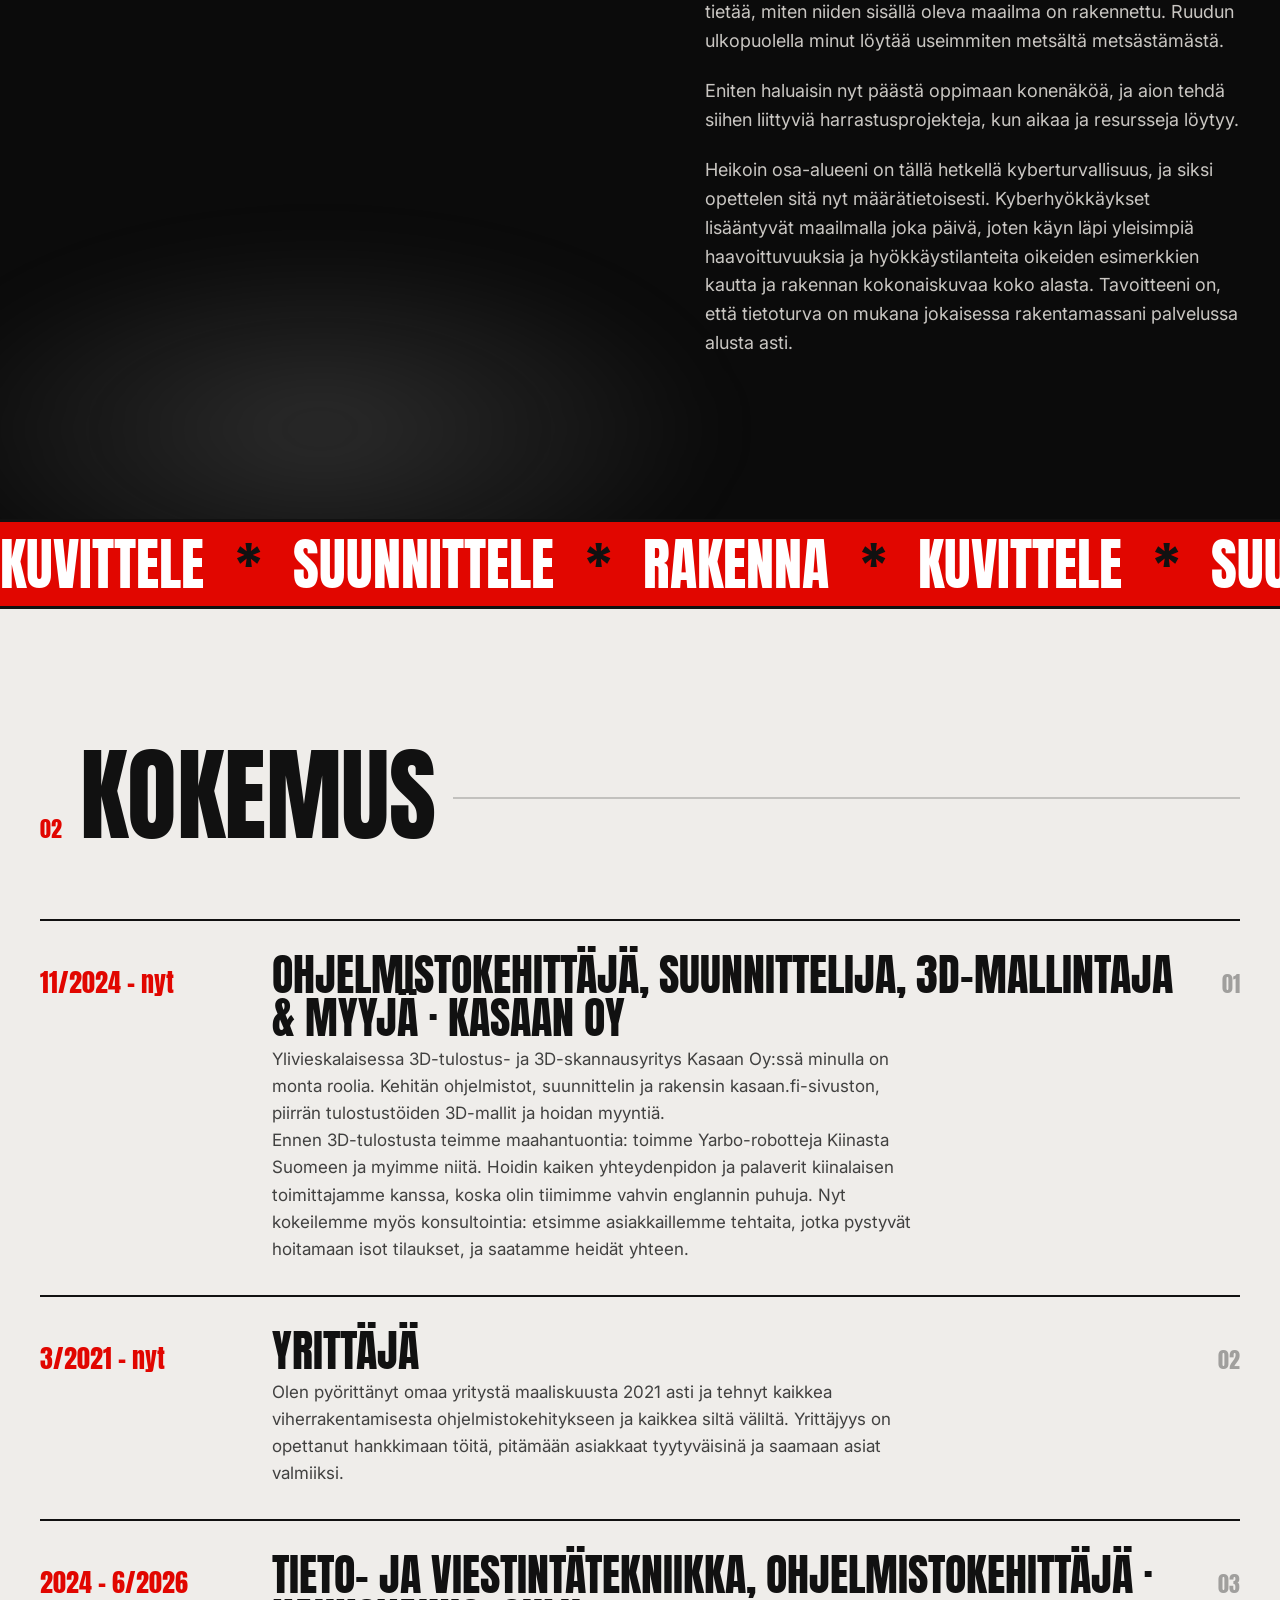
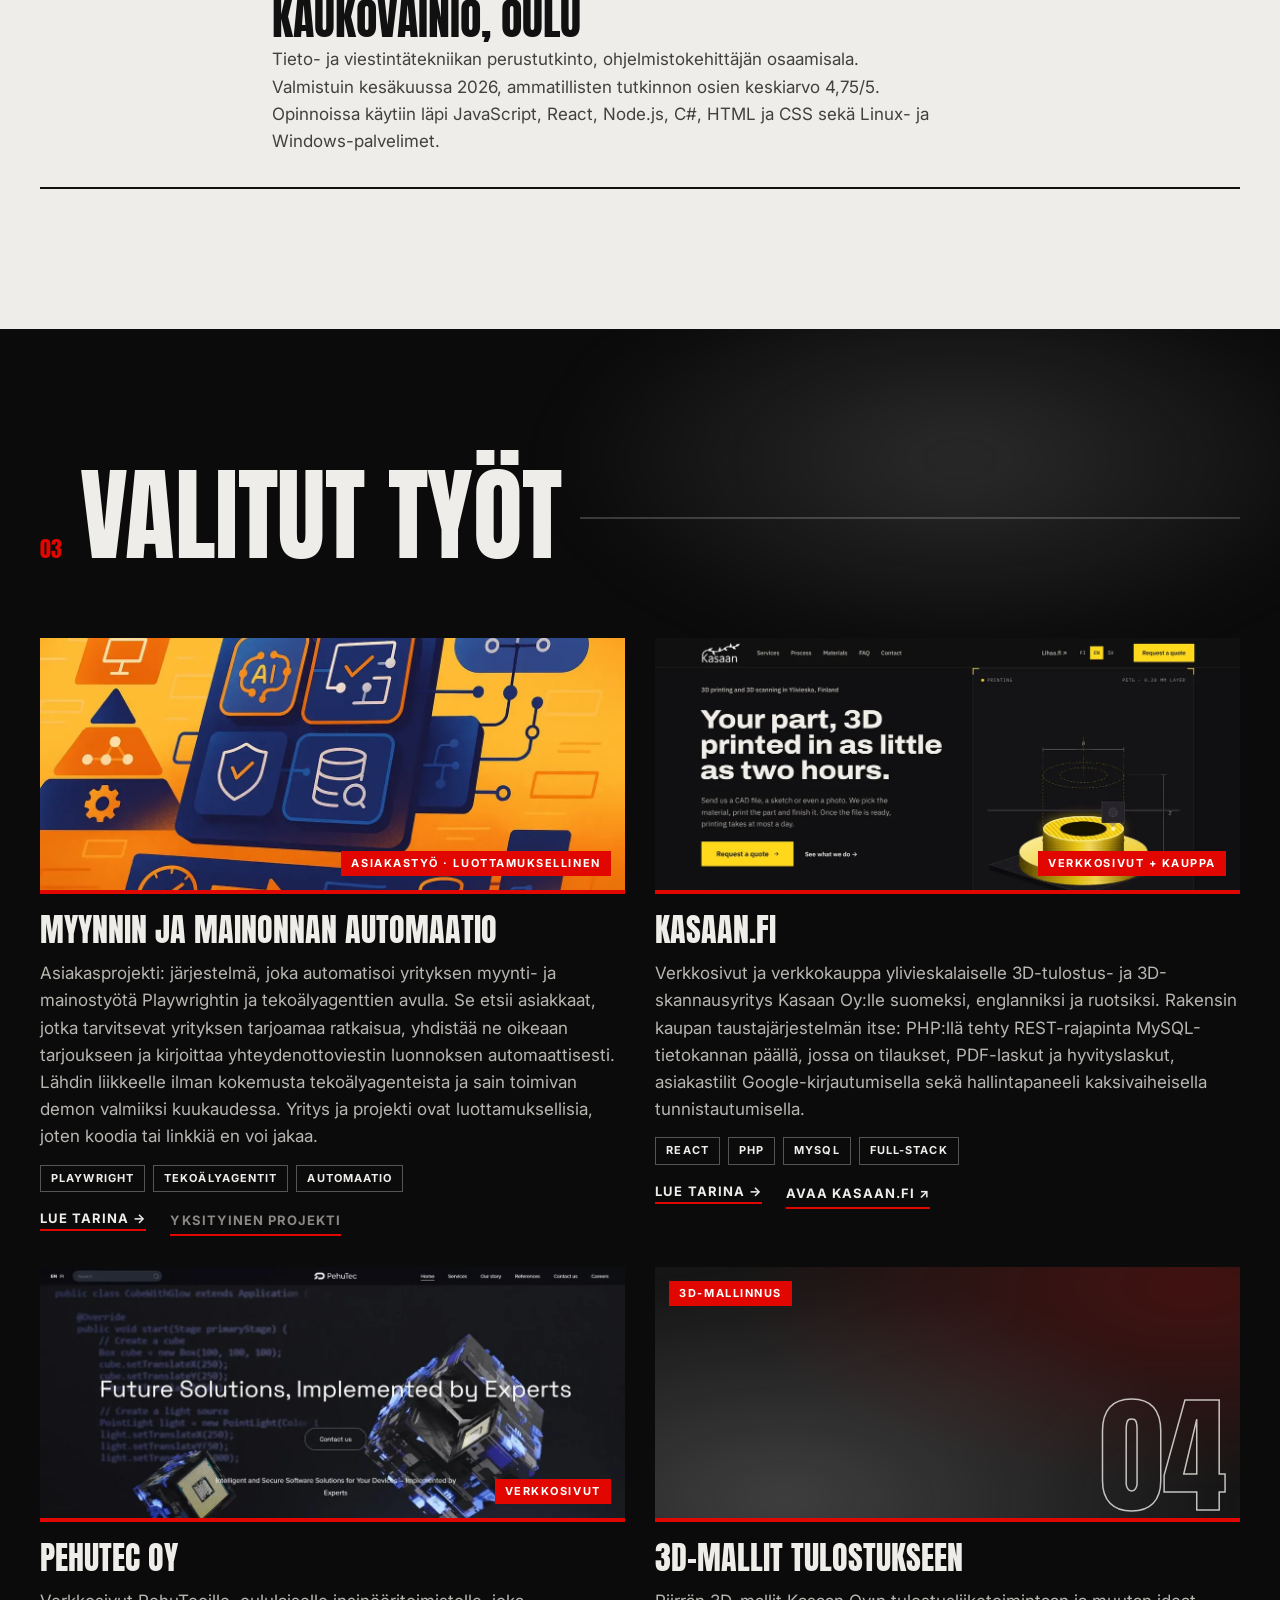
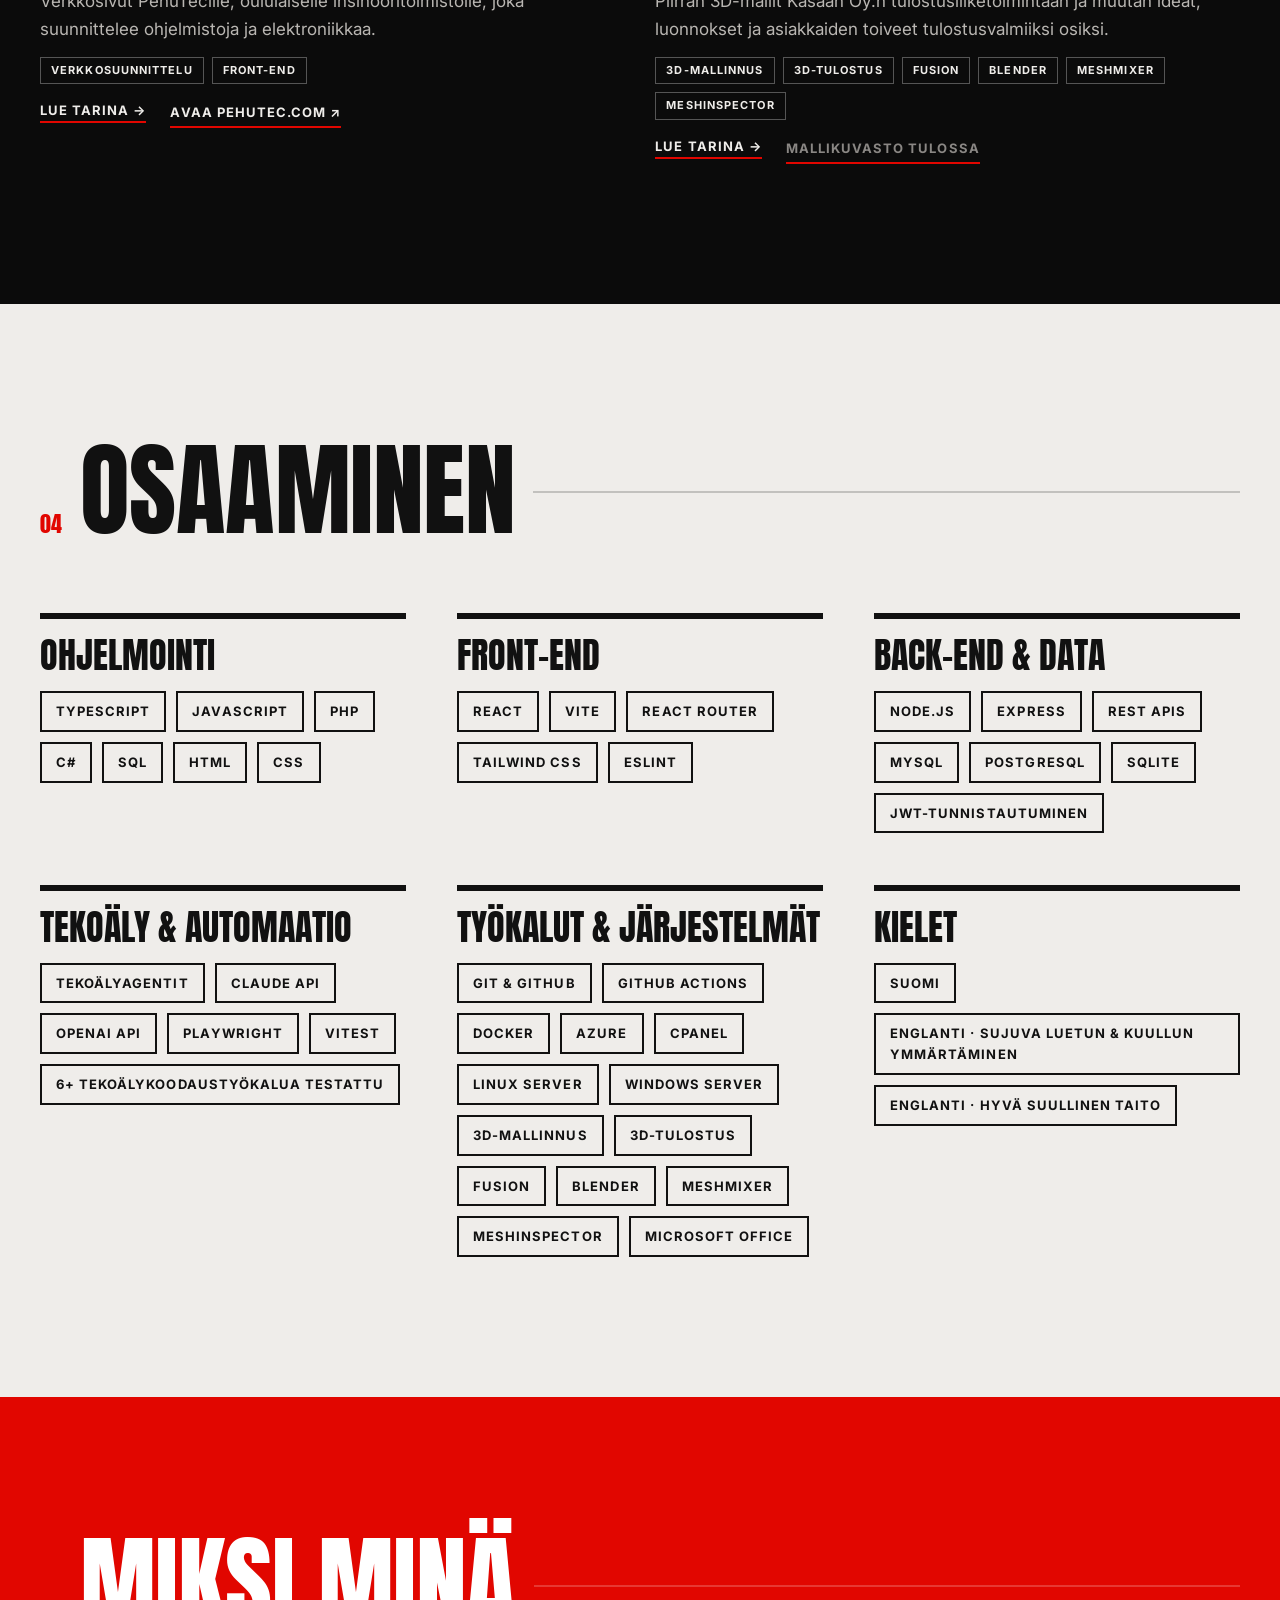
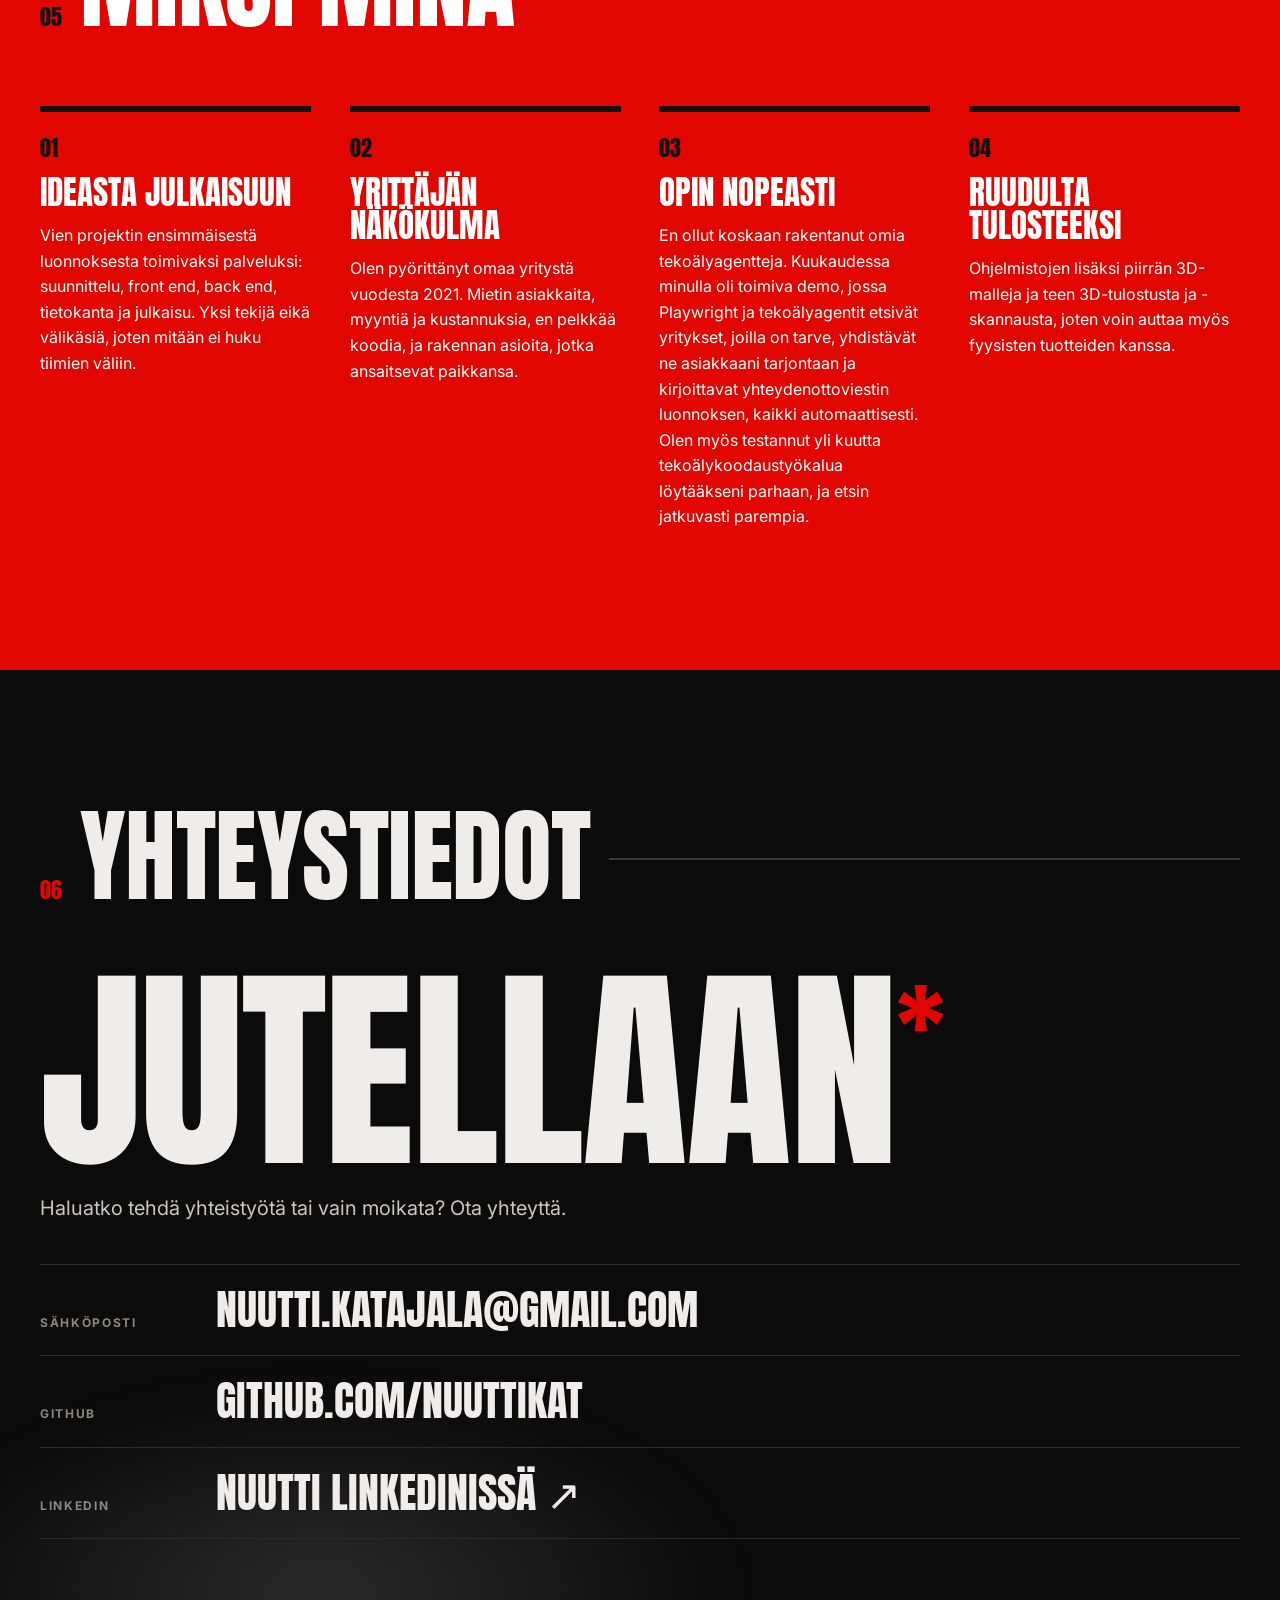
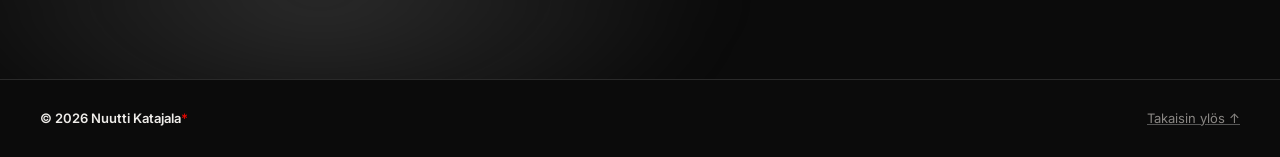
==== commit ec5171df: "Add 4.75/5 vocational studies average to education Co-Authored-By: Claude Opus 5.5 <noreply@anthropi" ====
--- a/index.html
+++ b/index.html
@@ -144,7 +144,7 @@
             <span class="when">2024 – 6/2026</span>
             <div class="what">
               <h3>Tieto- ja viestintätekniikka, ohjelmistokehittäjä · Kaukovainio, Oulu</h3>
-              <p>Tieto- ja viestintätekniikan perustutkinto, ohjelmistokehittäjän osaamisala. Valmistuin kesäkuussa 2026. Opinnoissa käytiin läpi JavaScript, React, Node.js, C#, HTML ja CSS sekä Linux- ja Windows-palvelimet.</p>
+              <p>Tieto- ja viestintätekniikan perustutkinto, ohjelmistokehittäjän osaamisala. Valmistuin kesäkuussa 2026, ammatillisten tutkinnon osien keskiarvo 4,75/5. Opinnoissa käytiin läpi JavaScript, React, Node.js, C#, HTML ja CSS sekä Linux- ja Windows-palvelimet.</p>
             </div>
             <span class="idx" aria-hidden="true">03</span>
           </li>
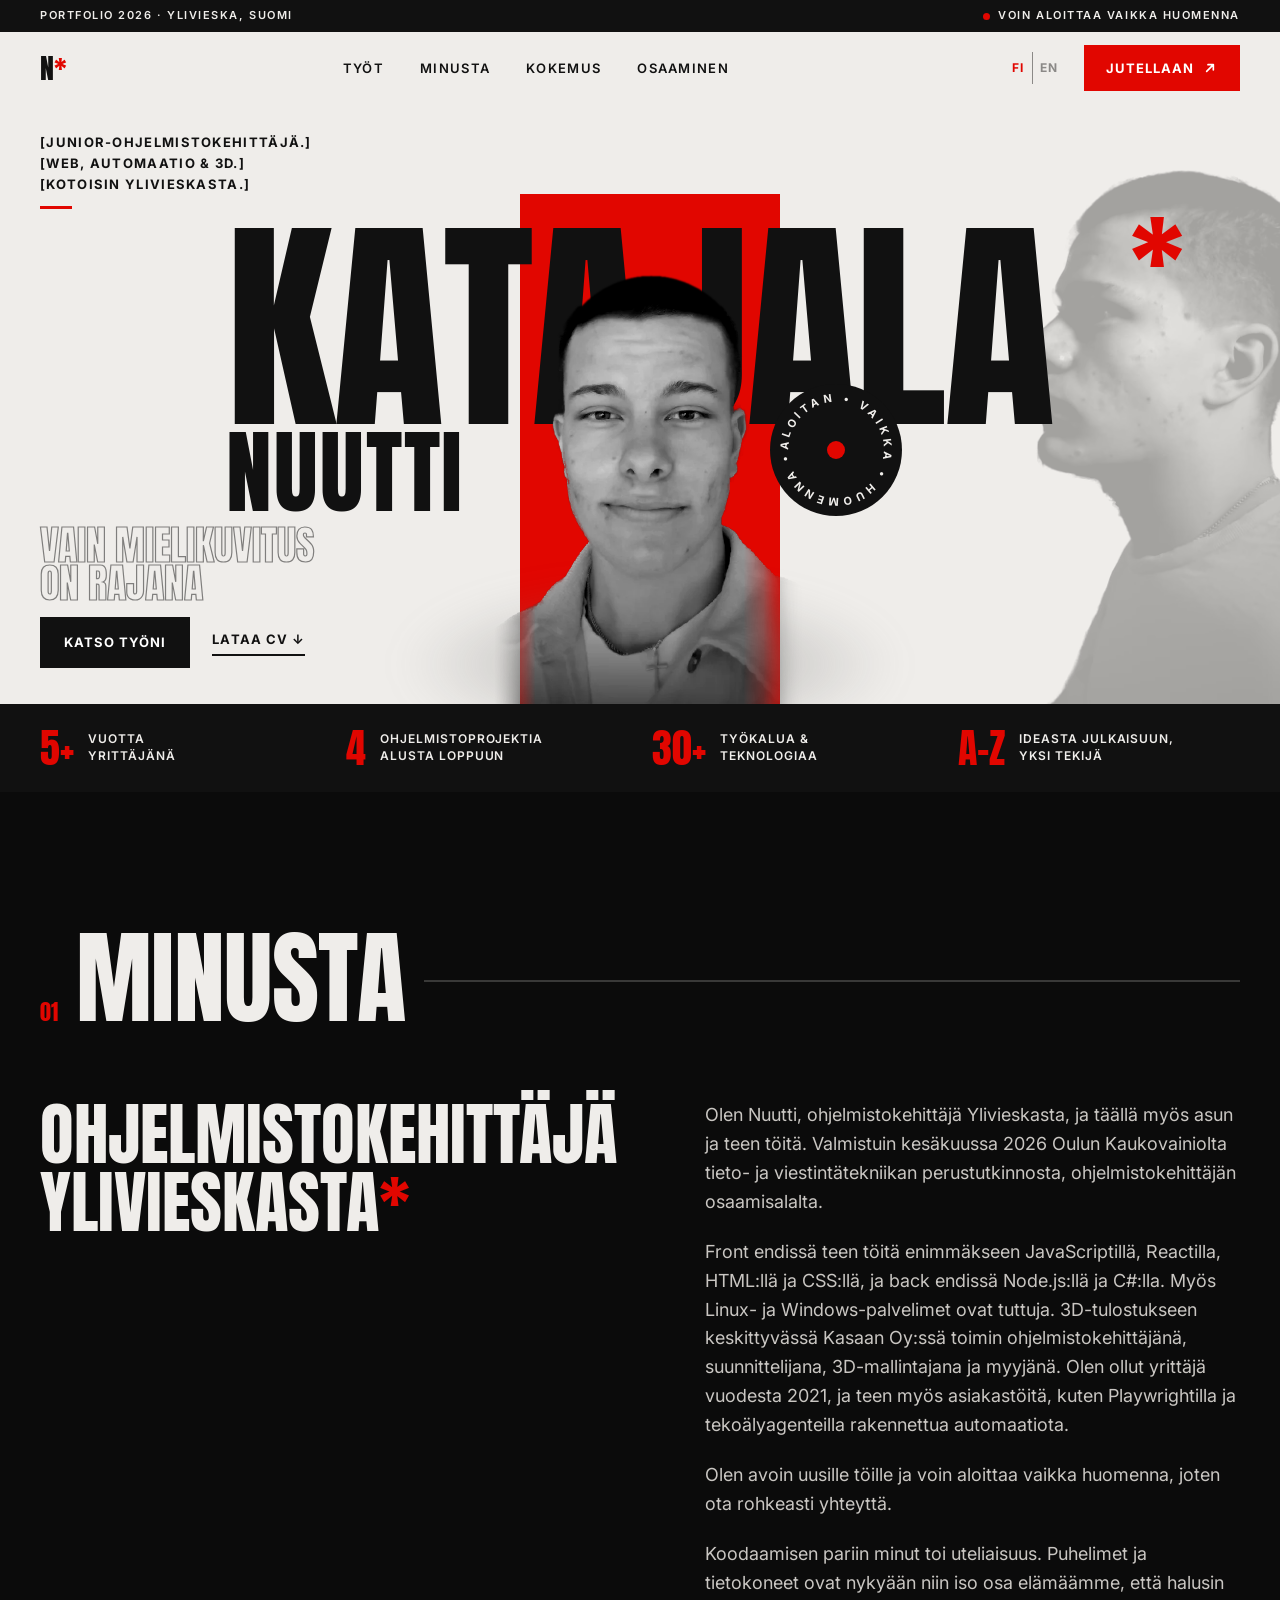
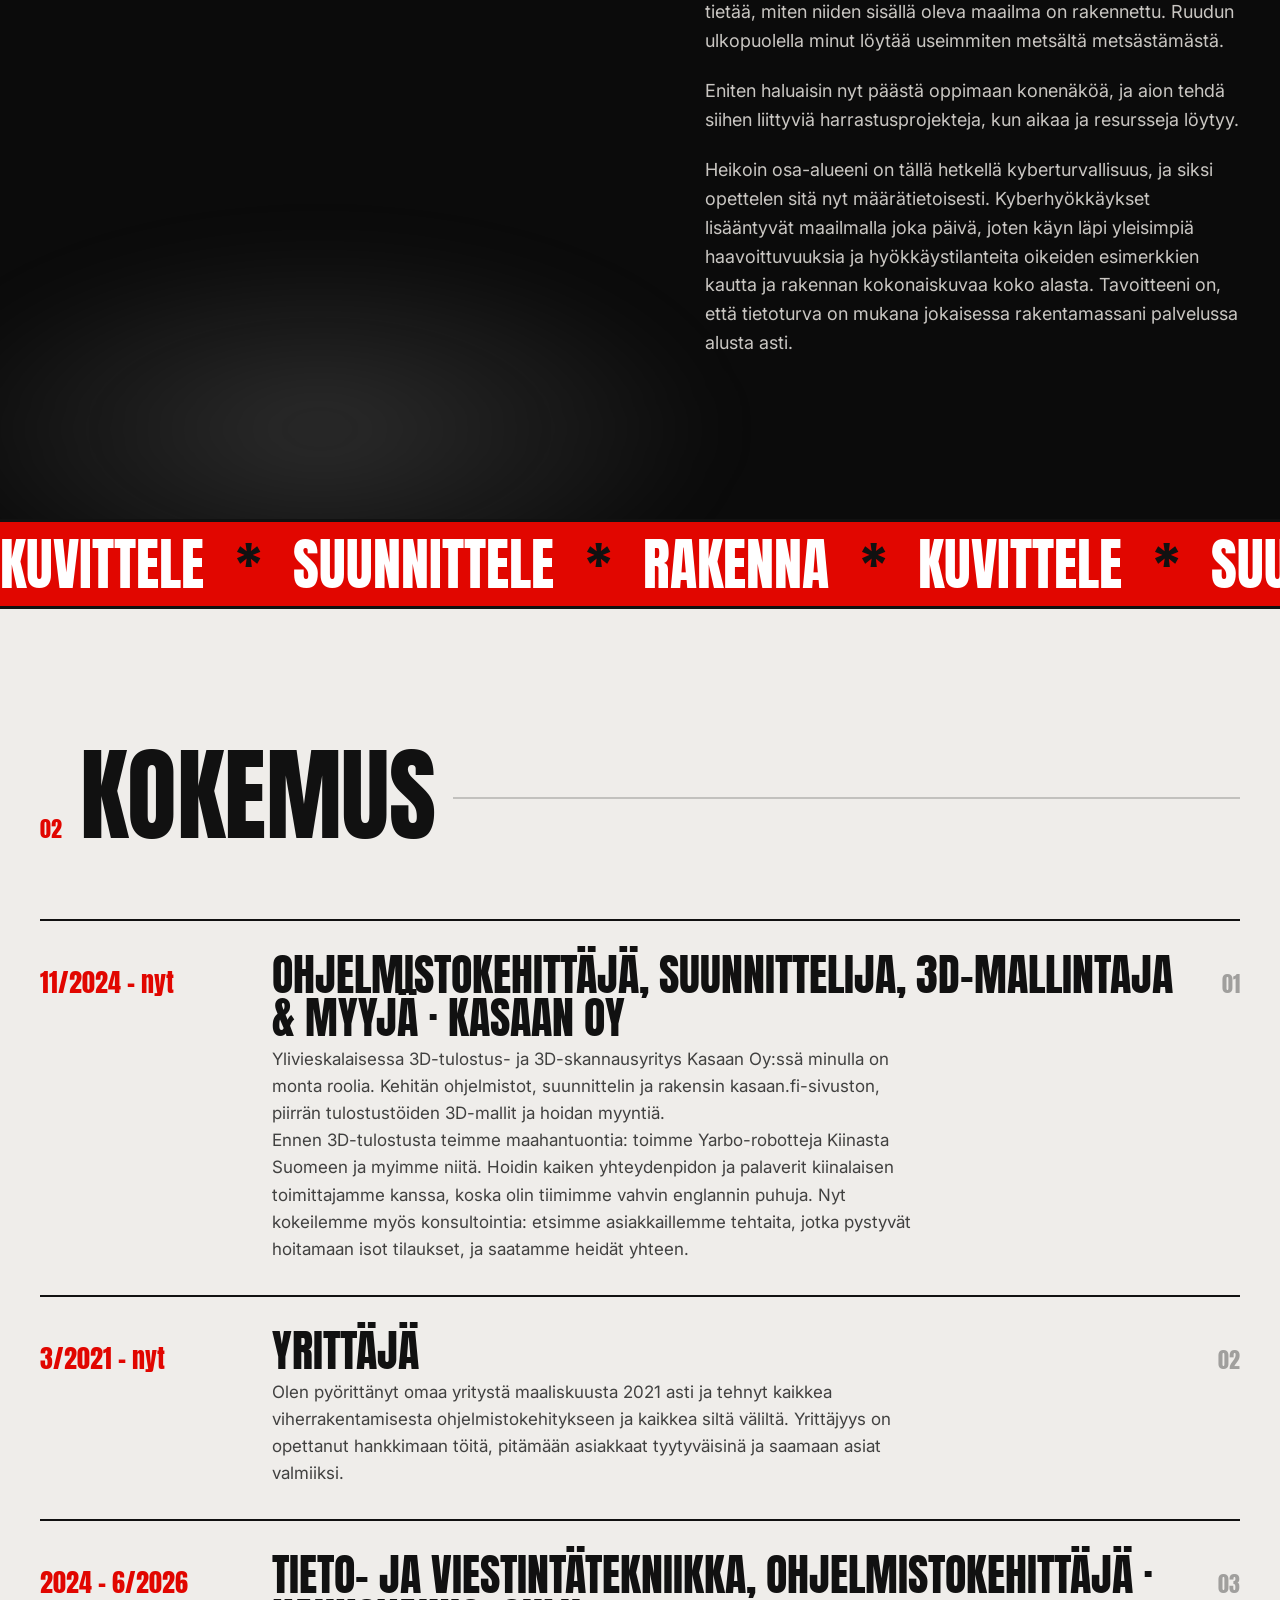
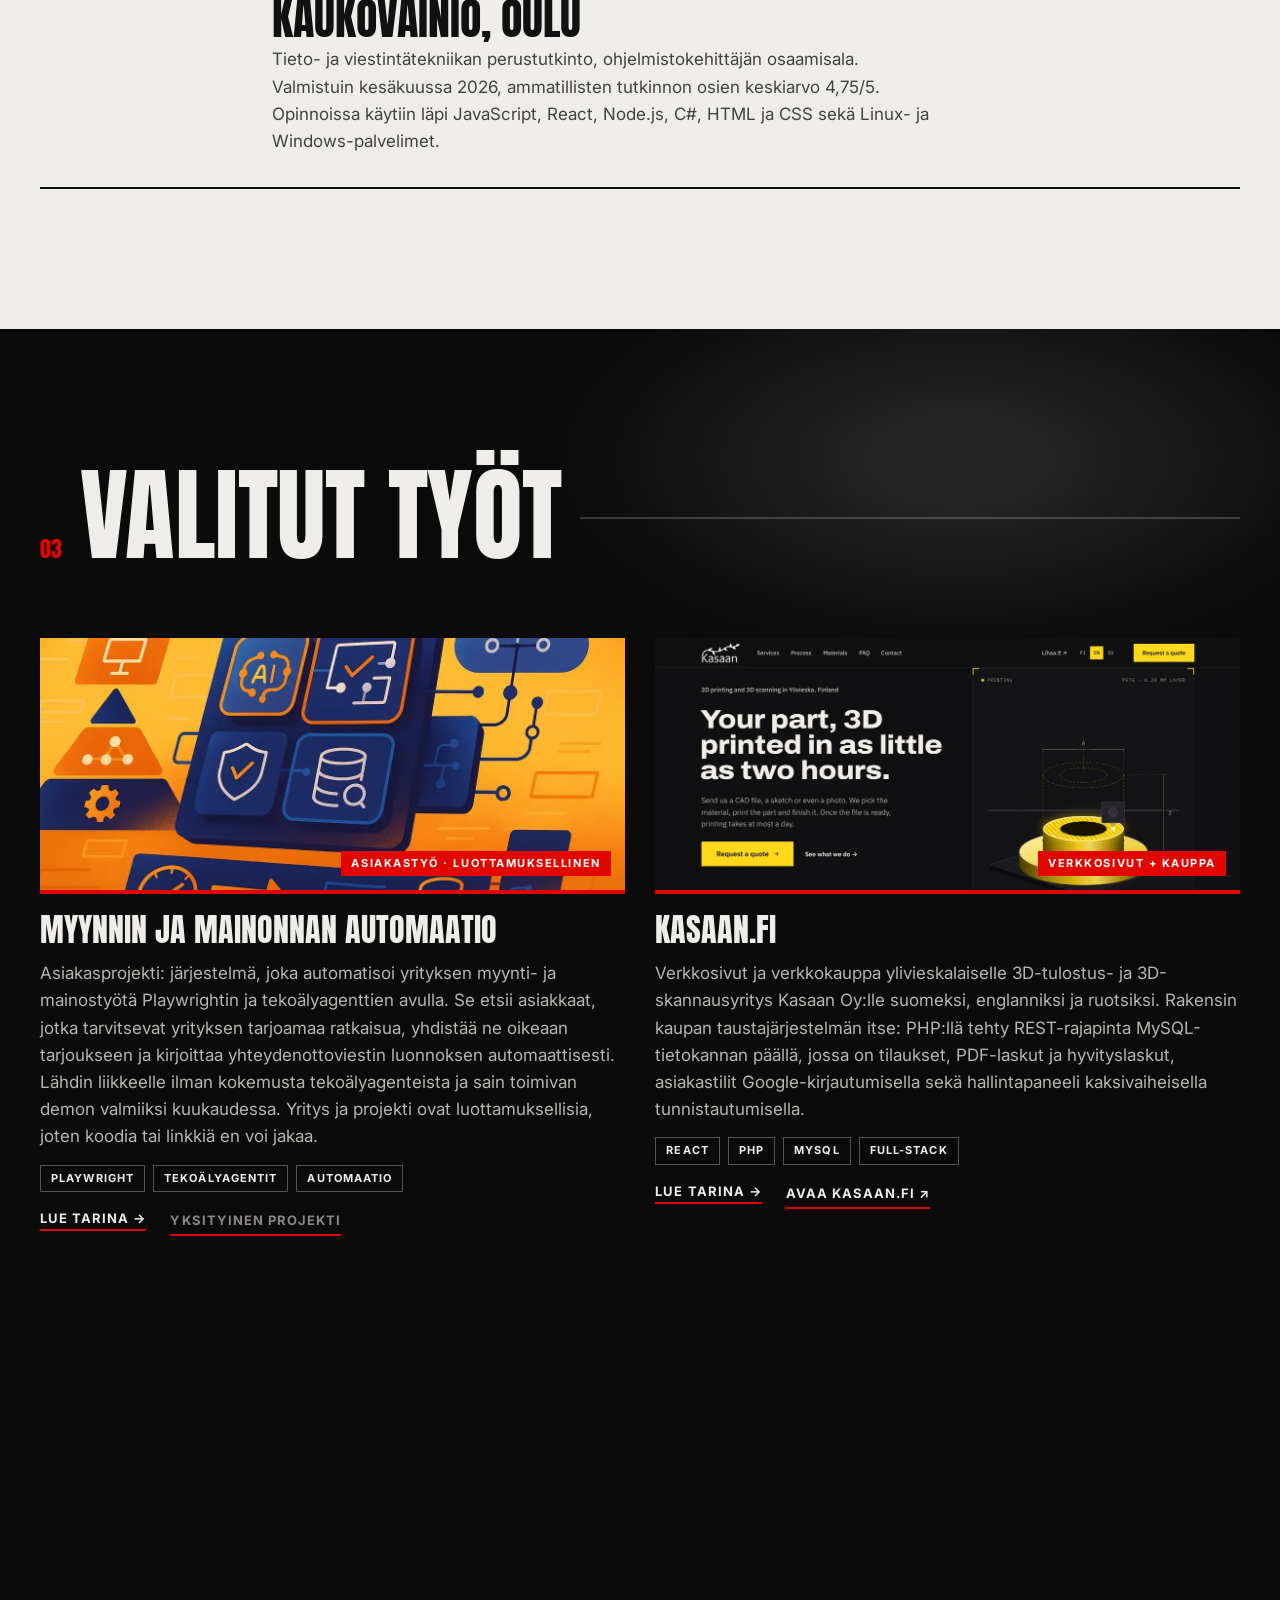
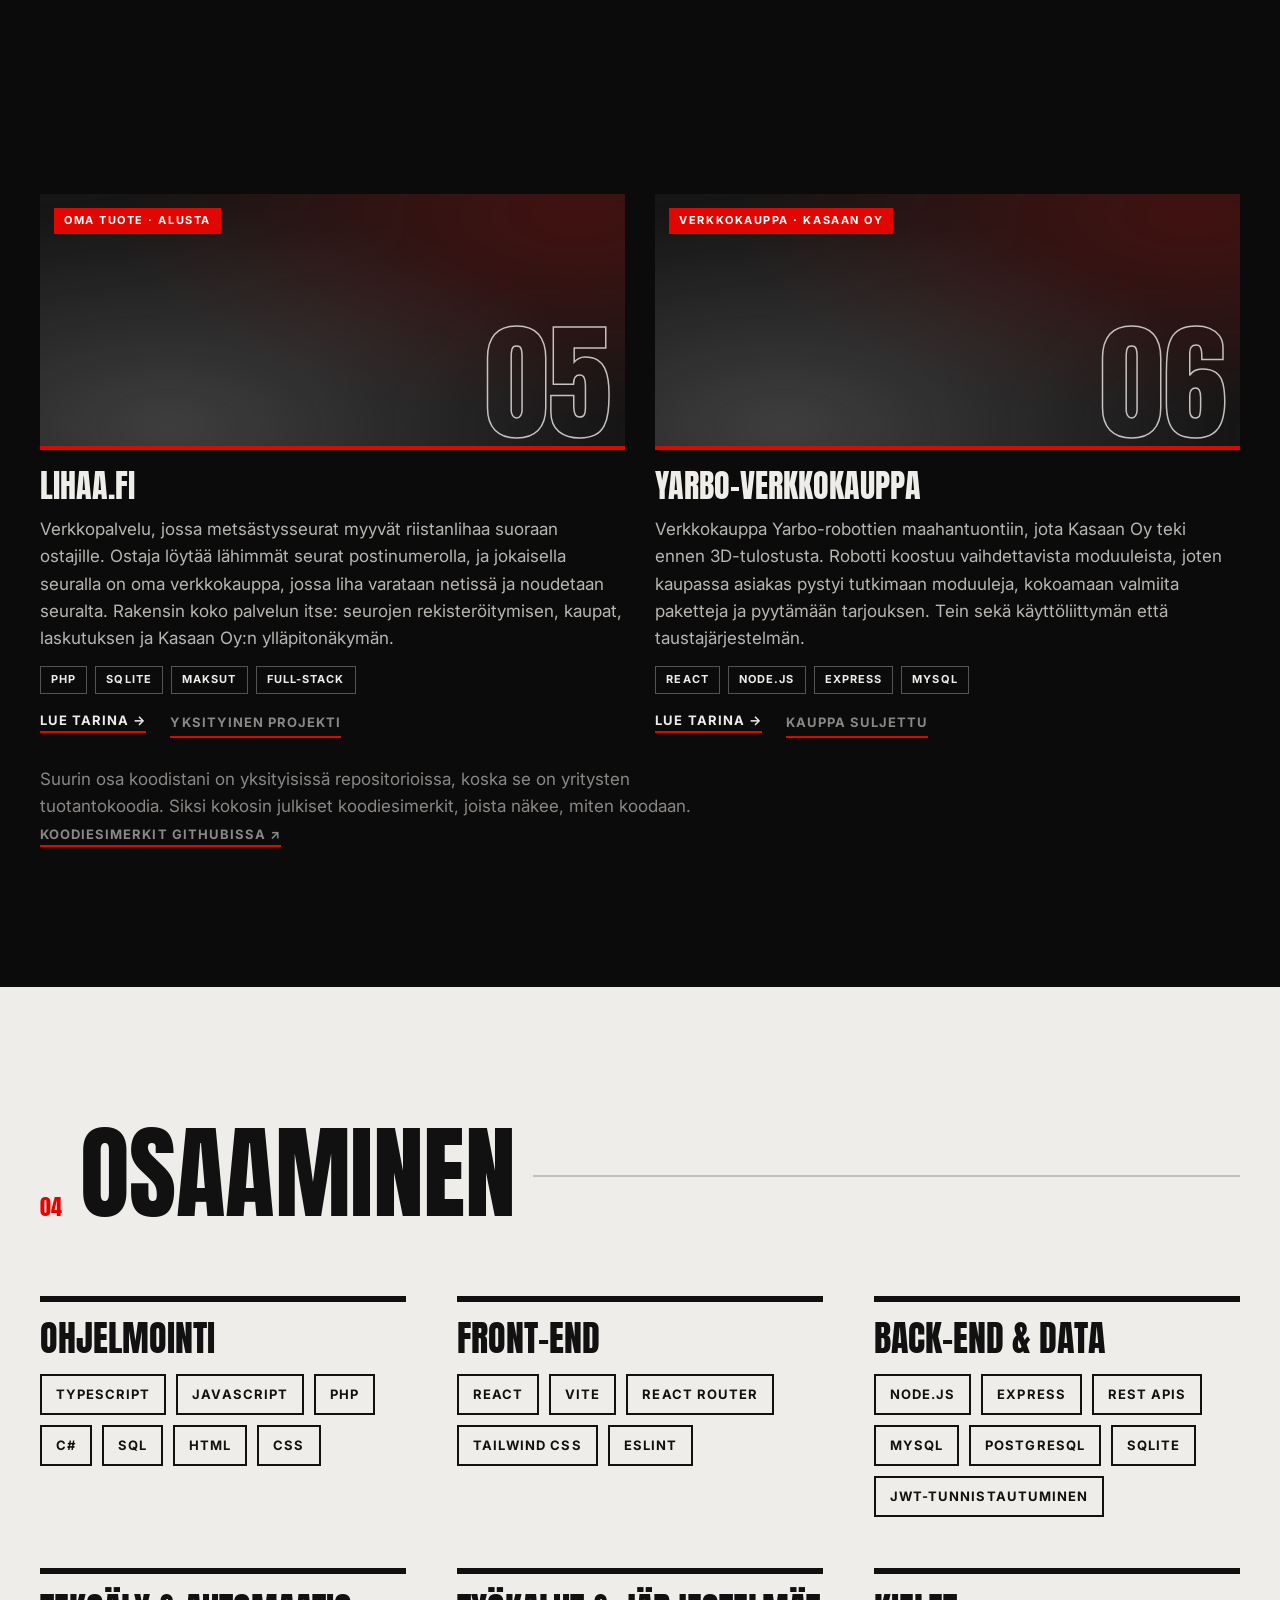
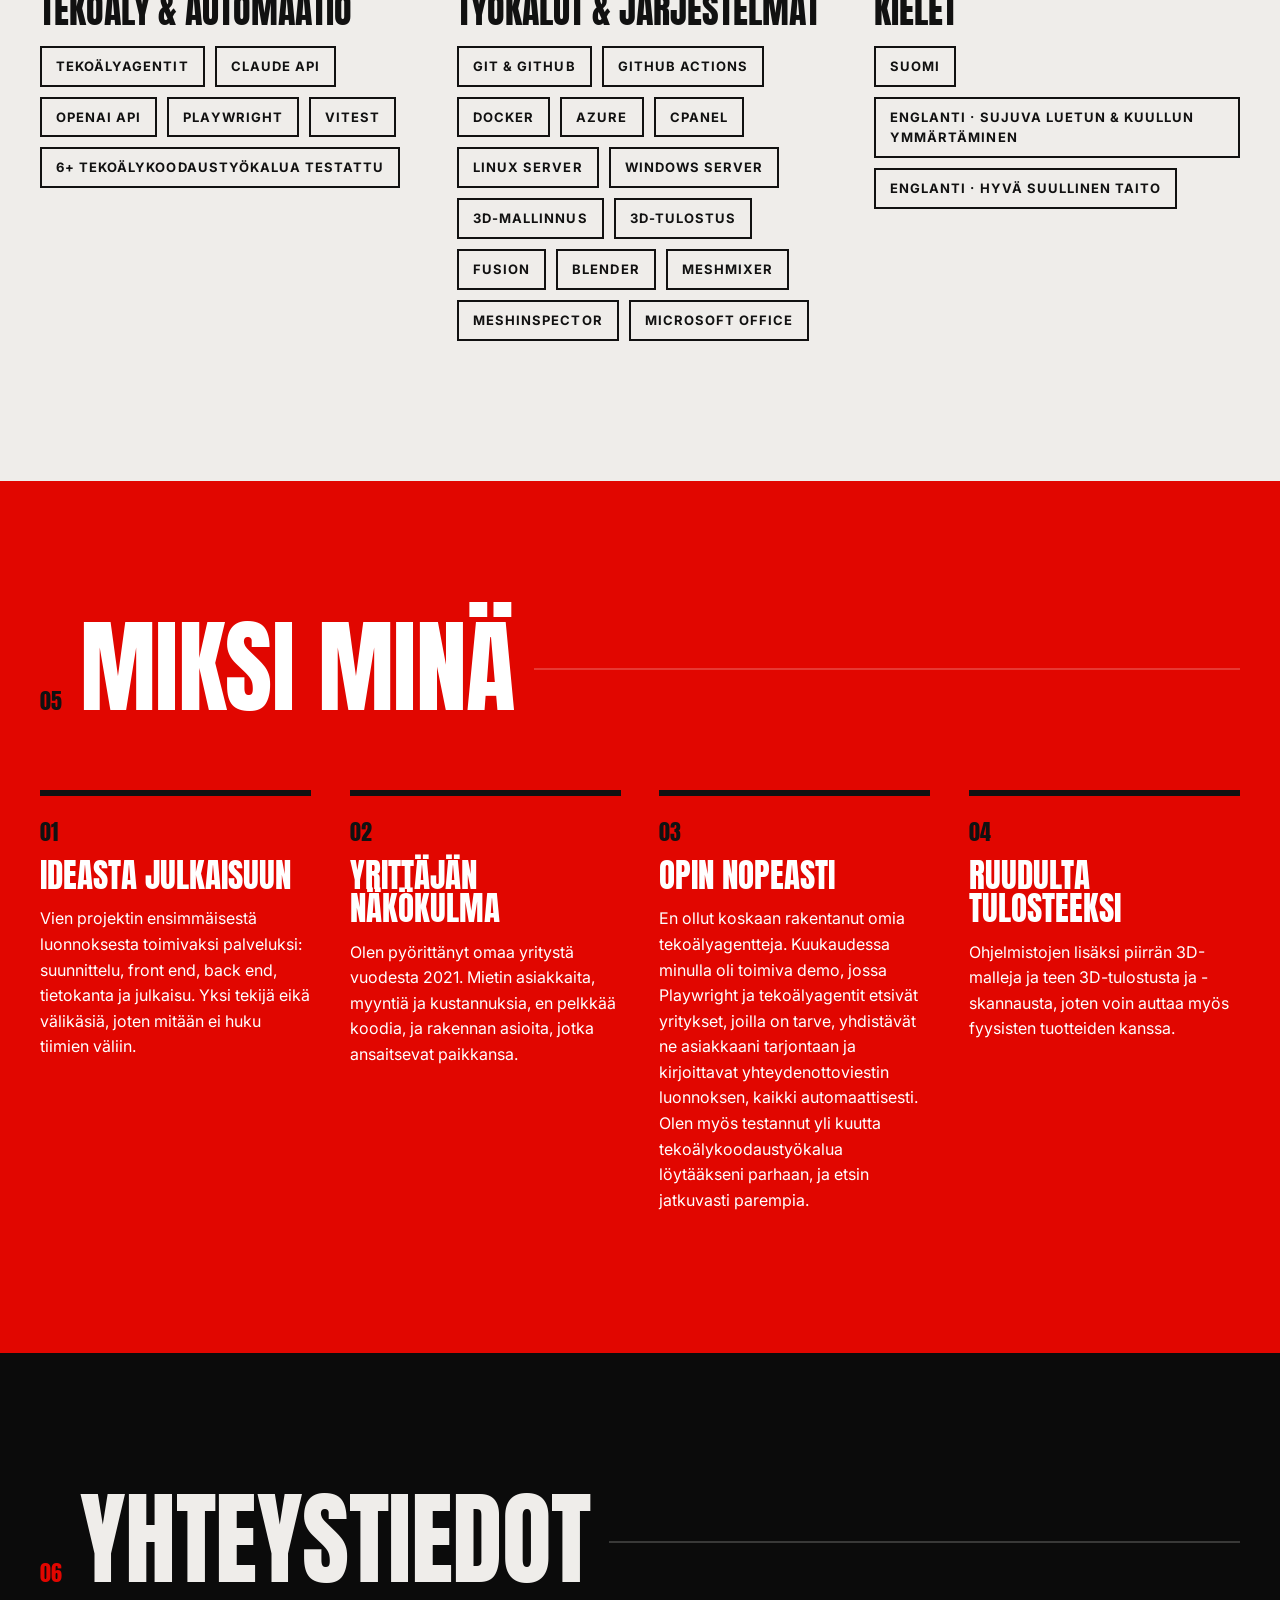
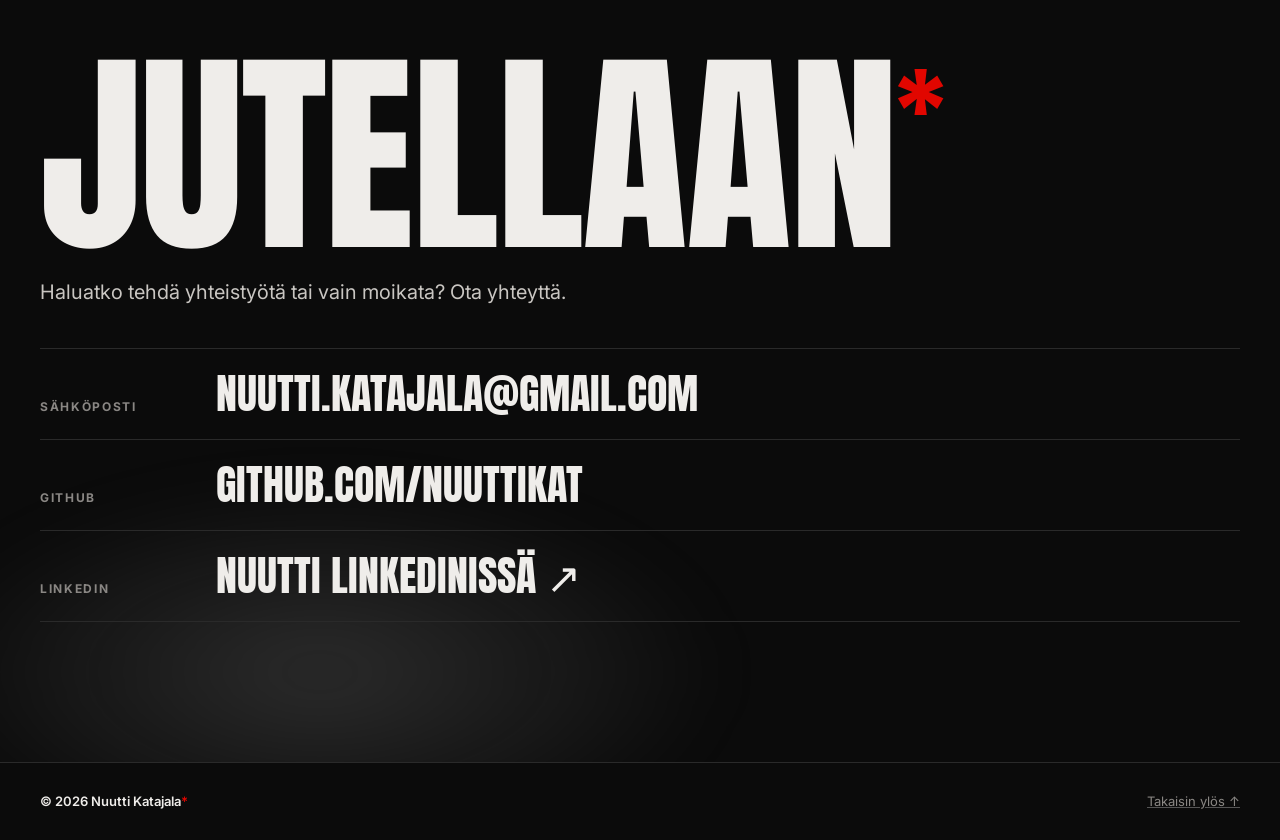
==== commit 458e0ec9: "Add Lihaa.fi and Yarbo webstore cards with stories, link to code samples (FI + EN) Co-Authored-By: C" ====
--- a/index.html
+++ b/index.html
@@ -9,7 +9,7 @@
   <link rel="preconnect" href="https://fonts.googleapis.com">
   <link rel="preconnect" href="https://fonts.gstatic.com" crossorigin>
   <link href="https://fonts.googleapis.com/css2?family=Anton&family=Inter:wght@400;500;600;700&display=swap" rel="stylesheet">
-  <link rel="stylesheet" href="style.css?v=13">
+  <link rel="stylesheet" href="style.css?v=14">
   <link rel="canonical" href="https://nuuttikat.github.io/">
   <link rel="alternate" hreflang="fi" href="https://nuuttikat.github.io/">
   <link rel="alternate" hreflang="en" href="https://nuuttikat.github.io/en/">
@@ -186,7 +186,22 @@
             <ul class="tags"><li>3D-mallinnus</li><li>3D-tulostus</li><li>Fusion</li><li>Blender</li><li>Meshmixer</li><li>MeshInspector</li></ul>
             <div class="card-actions"><button class="card-link story-btn" type="button" data-case="case-models">Lue tarina →</button><span class="card-link muted-link">Mallikuvasto tulossa</span></div>
           </article>
+          <article class="card reveal" data-case="case-lihaa">
+            <div class="card-art" aria-hidden="true"><em>Oma tuote · Alusta</em><span>05</span></div>
+            <h3>Lihaa.fi</h3>
+            <p>Verkkopalvelu, jossa metsästysseurat myyvät riistanlihaa suoraan ostajille. Ostaja löytää lähimmät seurat postinumerolla, ja jokaisella seuralla on oma verkkokauppa, jossa liha varataan netissä ja noudetaan seuralta. Rakensin koko palvelun itse: seurojen rekisteröitymisen, kaupat, laskutuksen ja Kasaan Oy:n ylläpitonäkymän.</p>
+            <ul class="tags"><li>PHP</li><li>SQLite</li><li>Maksut</li><li>Full-stack</li></ul>
+            <div class="card-actions"><button class="card-link story-btn" type="button" data-case="case-lihaa">Lue tarina →</button><span class="card-link muted-link">Yksityinen projekti</span></div>
+          </article>
+          <article class="card reveal" data-case="case-yarbo">
+            <div class="card-art" aria-hidden="true"><em>Verkkokauppa · Kasaan Oy</em><span>06</span></div>
+            <h3>Yarbo-verkkokauppa</h3>
+            <p>Verkkokauppa Yarbo-robottien maahantuontiin, jota Kasaan Oy teki ennen 3D-tulostusta. Robotti koostuu vaihdettavista moduuleista, joten kaupassa asiakas pystyi tutkimaan moduuleja, kokoamaan valmiita paketteja ja pyytämään tarjouksen. Tein sekä käyttöliittymän että taustajärjestelmän.</p>
+            <ul class="tags"><li>React</li><li>Node.js</li><li>Express</li><li>MySQL</li></ul>
+            <div class="card-actions"><button class="card-link story-btn" type="button" data-case="case-yarbo">Lue tarina →</button><span class="card-link muted-link">Kauppa suljettu</span></div>
+          </article>
         </div>
+        <p class="work-note reveal">Suurin osa koodistani on yksityisissä repositorioissa, koska se on yritysten tuotantokoodia. Siksi kokosin julkiset koodiesimerkit, joista näkee, miten koodaan. <a class="card-link" href="https://github.com/nuuttikat/code-samples">Koodiesimerkit GitHubissa ↗</a></p>
       </div>
     </section>
 
@@ -344,6 +359,42 @@
         <li><span class="case-num">05</span><h3>Lopputulos</h3><p>Mallinnusosaamiseni kehittyy jatkuvasti: takana on tähän mennessä noin 80–100 tuntia mallintamista.</p></li>
       </ol>
       <footer class="case-foot"><span class="card-link muted-link">Mallikuvasto tulossa</span></footer>
+    </div>
+  </dialog>
+
+  <dialog class="case" id="case-lihaa" aria-labelledby="case-lihaa-title">
+    <div class="case-in">
+      <header class="case-head">
+        <em class="case-label">Oma tuote · Alusta</em>
+        <button class="case-close" type="button" aria-label="Sulje">×</button>
+      </header>
+      <h2 class="case-title" id="case-lihaa-title">Lihaa.fi</h2>
+      <ol class="case-steps">
+        <li><span class="case-num">01</span><h3>Tarkoitus, aikomus &amp; tavoite</h3><p><strong>Tarkoitus.</strong> Helpottaa riistanlihan laillista myyntiä metsästysseuroilta suoraan kuluttajille.</p><p><strong>Aikomus.</strong> Tehdä yhden seuran verkkokaupasta palvelu, johon mikä tahansa seura voi liittyä itse.</p><p><strong>Tavoite.</strong> Monen seuran alusta, joka hoitaa myynnin, laskutuksen ja ylläpidon automaattisesti ja täyttää elintarvike- ja laskutusvaatimukset.</p></li>
+        <li><span class="case-num">02</span><h3>Lähtötilanne</h3><p>Rakensin ensin verkkokaupan yhdelle metsästysseuralle. Kun se toimi, huomasimme, että samaa tarvitsevat monet muutkin seurat.</p></li>
+        <li><span class="case-num">03</span><h3>Kuvittele</h3><p>Yksittäisten kauppojen sijaan suunnittelin yhteisen palvelun: ostaja hakee lähimmät seurat yhdeltä etusivulta, ja jokainen seura saa oman kaupan omalla osoitteellaan. Seura liittyy itse, ja Kasaan Oy hyväksyy sen ennen kuin kauppa aukeaa.</p></li>
+        <li><span class="case-num">04</span><h3>Suunnittele &amp; rakenna</h3><p>Palvelu on toteutettu PHP 8:lla ja SQLite-tietokannoilla, jotta se toimii tavallisessa webhotellissa ilman erillistä tietokantapalvelinta. Seuralla on erilliset tunnukset pääkäyttäjälle ja myyjälle. Laskut syntyvät automaattisesti viitenumerolla ja virtuaaliviivakoodilla, jatkokauden lasku ja muistutukset lähtevät ajastetusti, ja verkkomaksut Paytrailin kautta ovat valmiina.</p><p>Ylläpidosta saa maksut CSV-tiedostona kirjanpitoon ja myynnin riistalajeittain elintarvikevalvontaa varten. Varmuuskopiot otetaan päivittäin salattuina, ja sopimuksen päätyttyä seuran tiedot poistetaan sovitusti. Palvelu toimii suomeksi, englanniksi ja ruotsiksi.</p></li>
+        <li><span class="case-num">05</span><h3>Lopputulos</h3><p>Valmis monen seuran palvelu, jossa seura pääsee myymään ilman omaa verkkokauppaa ja Kasaan Oy:n ylläpito pysyy kevyenä. Projekti opetti minulle eniten siitä, miten laskutus, tietosuoja ja lakisääteiset vaatimukset rakennetaan osaksi tuotetta alusta asti.</p></li>
+      </ol>
+      <footer class="case-foot"><span class="card-link muted-link">Yksityinen projekti</span></footer>
+    </div>
+  </dialog>
+
+  <dialog class="case" id="case-yarbo" aria-labelledby="case-yarbo-title">
+    <div class="case-in">
+      <header class="case-head">
+        <em class="case-label">Verkkokauppa · Kasaan Oy</em>
+        <button class="case-close" type="button" aria-label="Sulje">×</button>
+      </header>
+      <h2 class="case-title" id="case-yarbo-title">Yarbo-verkkokauppa</h2>
+      <ol class="case-steps">
+        <li><span class="case-num">01</span><h3>Tarkoitus, aikomus &amp; tavoite</h3><p><strong>Tarkoitus.</strong> Tuoda Yarbo-robotit suomalaisten asiakkaiden ulottuville verkossa.</p><p><strong>Aikomus.</strong> Esittää moduuleista koostuva tuote niin, että asiakas ymmärtää, mitä tarvitsee.</p><p><strong>Tavoite.</strong> Verkkokauppa, jossa on tuotteet, moduulit, paketit, ostoskori, asiakastilit ja hallintapaneeli.</p></li>
+        <li><span class="case-num">02</span><h3>Lähtötilanne</h3><p>Ennen 3D-tulostusta Kasaan Oy toi maahan Yarbo-robotteja Kiinasta ja myi niitä Suomessa. Myyntiä varten tarvittiin verkkokauppa.</p></li>
+        <li><span class="case-num">03</span><h3>Kuvittele</h3><p>Yarbo on yksi runko, johon vaihdetaan moduuleja eri töihin. Halusin, että asiakas voi tutkia jokaista moduulia erikseen ja valita valmiin paketin omaan tarpeeseensa.</p></li>
+        <li><span class="case-num">04</span><h3>Suunnittele &amp; rakenna</h3><p>Aloitin Reactilla ja Vitellä tehdyllä käyttöliittymän prototyypillä ja rakensin sen jälkeen taustajärjestelmän: Node.js- ja Express-rajapinta MySQL-tietokannan päällä. Asiakastilit käyttävät JWT-tunnisteita ja bcrypt-salattuja salasanoja, ja hallintapaneelissa on roolit ylläpitäjille.</p></li>
+        <li><span class="case-num">05</span><h3>Lopputulos</h3><p>Kauppa oli käytössä ja palveli asiakkaita, kunnes Kasaan Oy lopetti maahantuonnin keskittyäkseen 3D-tulostukseen, ja kauppa suljettiin. Se oli ensimmäinen full-stack-verkkokauppani, ja sen opit veivät suoraan kasaan.fi-verkkokaupan rakentamiseen.</p></li>
+      </ol>
+      <footer class="case-foot"><span class="card-link muted-link">Kauppa suljettu</span></footer>
     </div>
   </dialog>
 
--- a/style.css
+++ b/style.css
@@ -474,3 +474,7 @@
 .lang a:hover { opacity: 1; }
 @media (max-width: 680px) { .head-end { gap: 10px; } .lang a { padding: 6px 6px; } }
 .stats b { white-space: nowrap; }
+
+/* Note under the work cards: most code is private, link to public samples */
+.work-note { max-width: 62ch; margin: 28px 0 0; color: var(--grey); }
+.work-note .card-link { white-space: nowrap; }
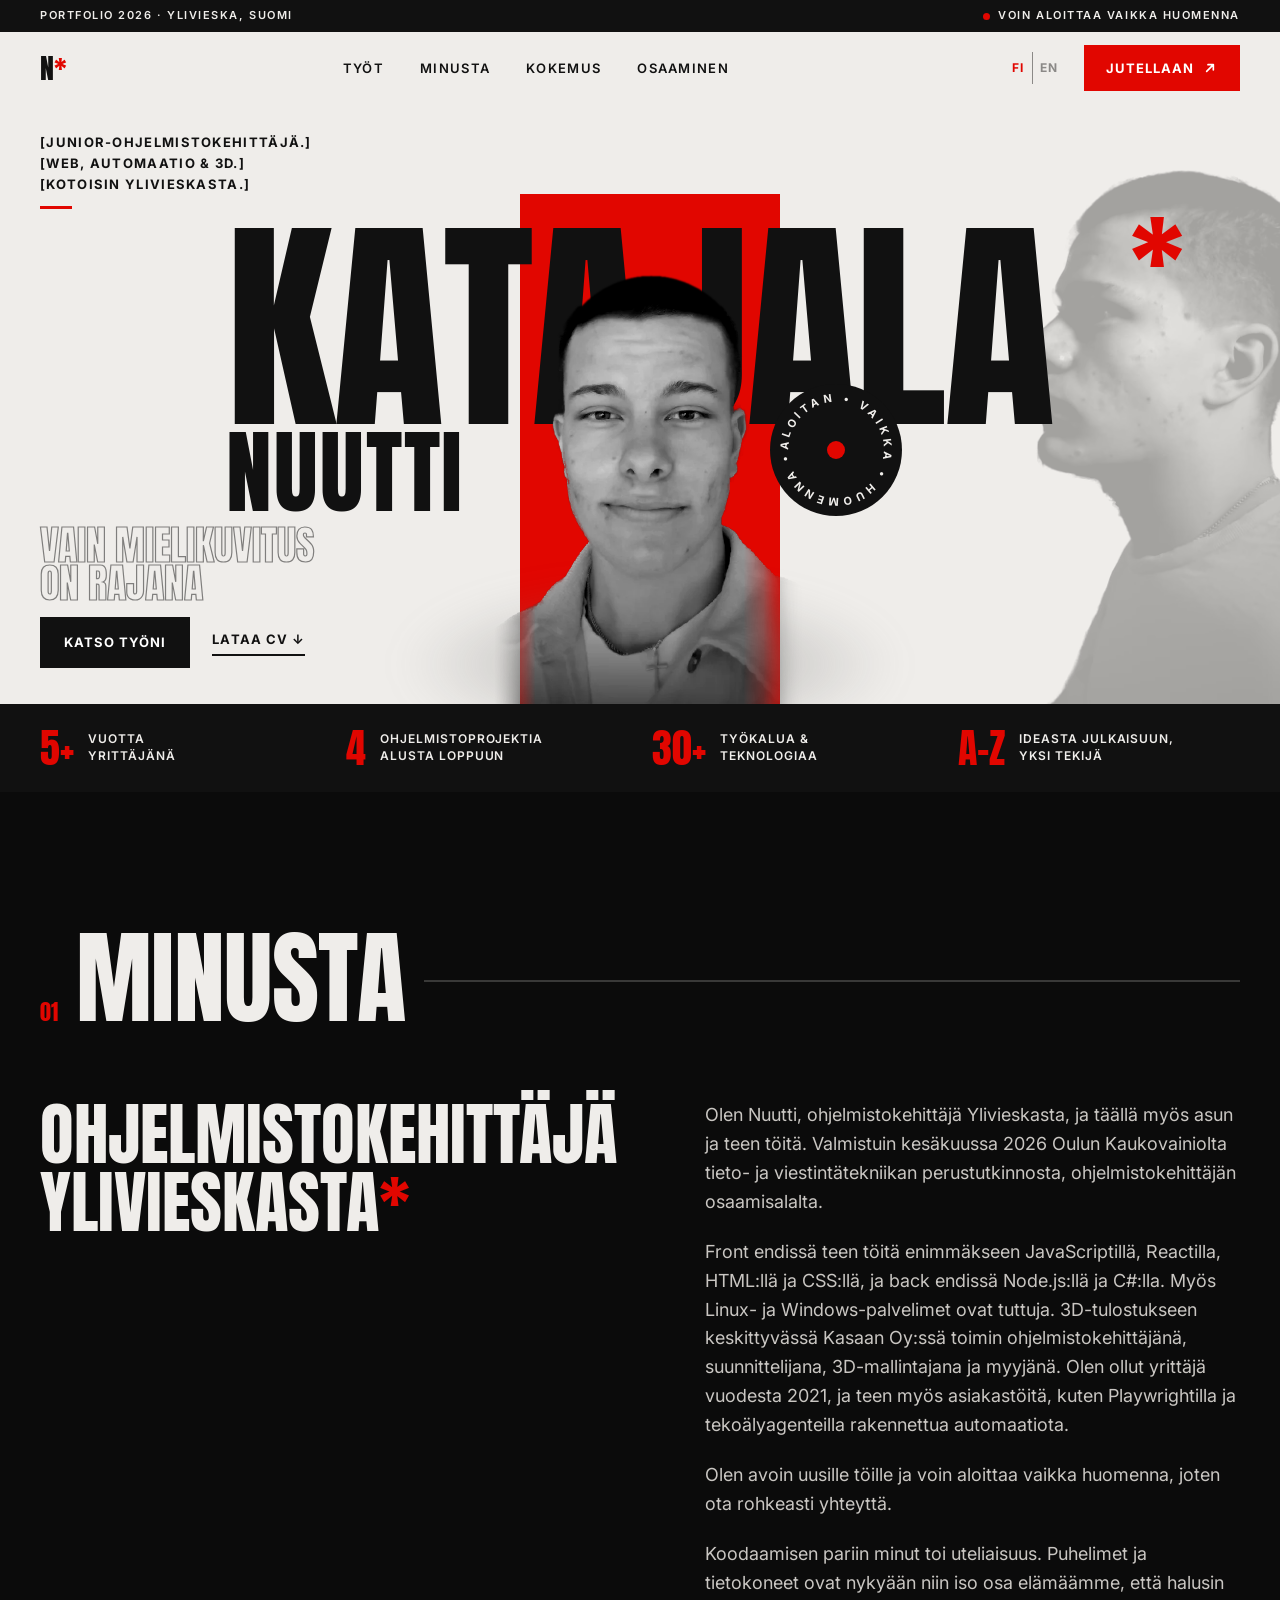
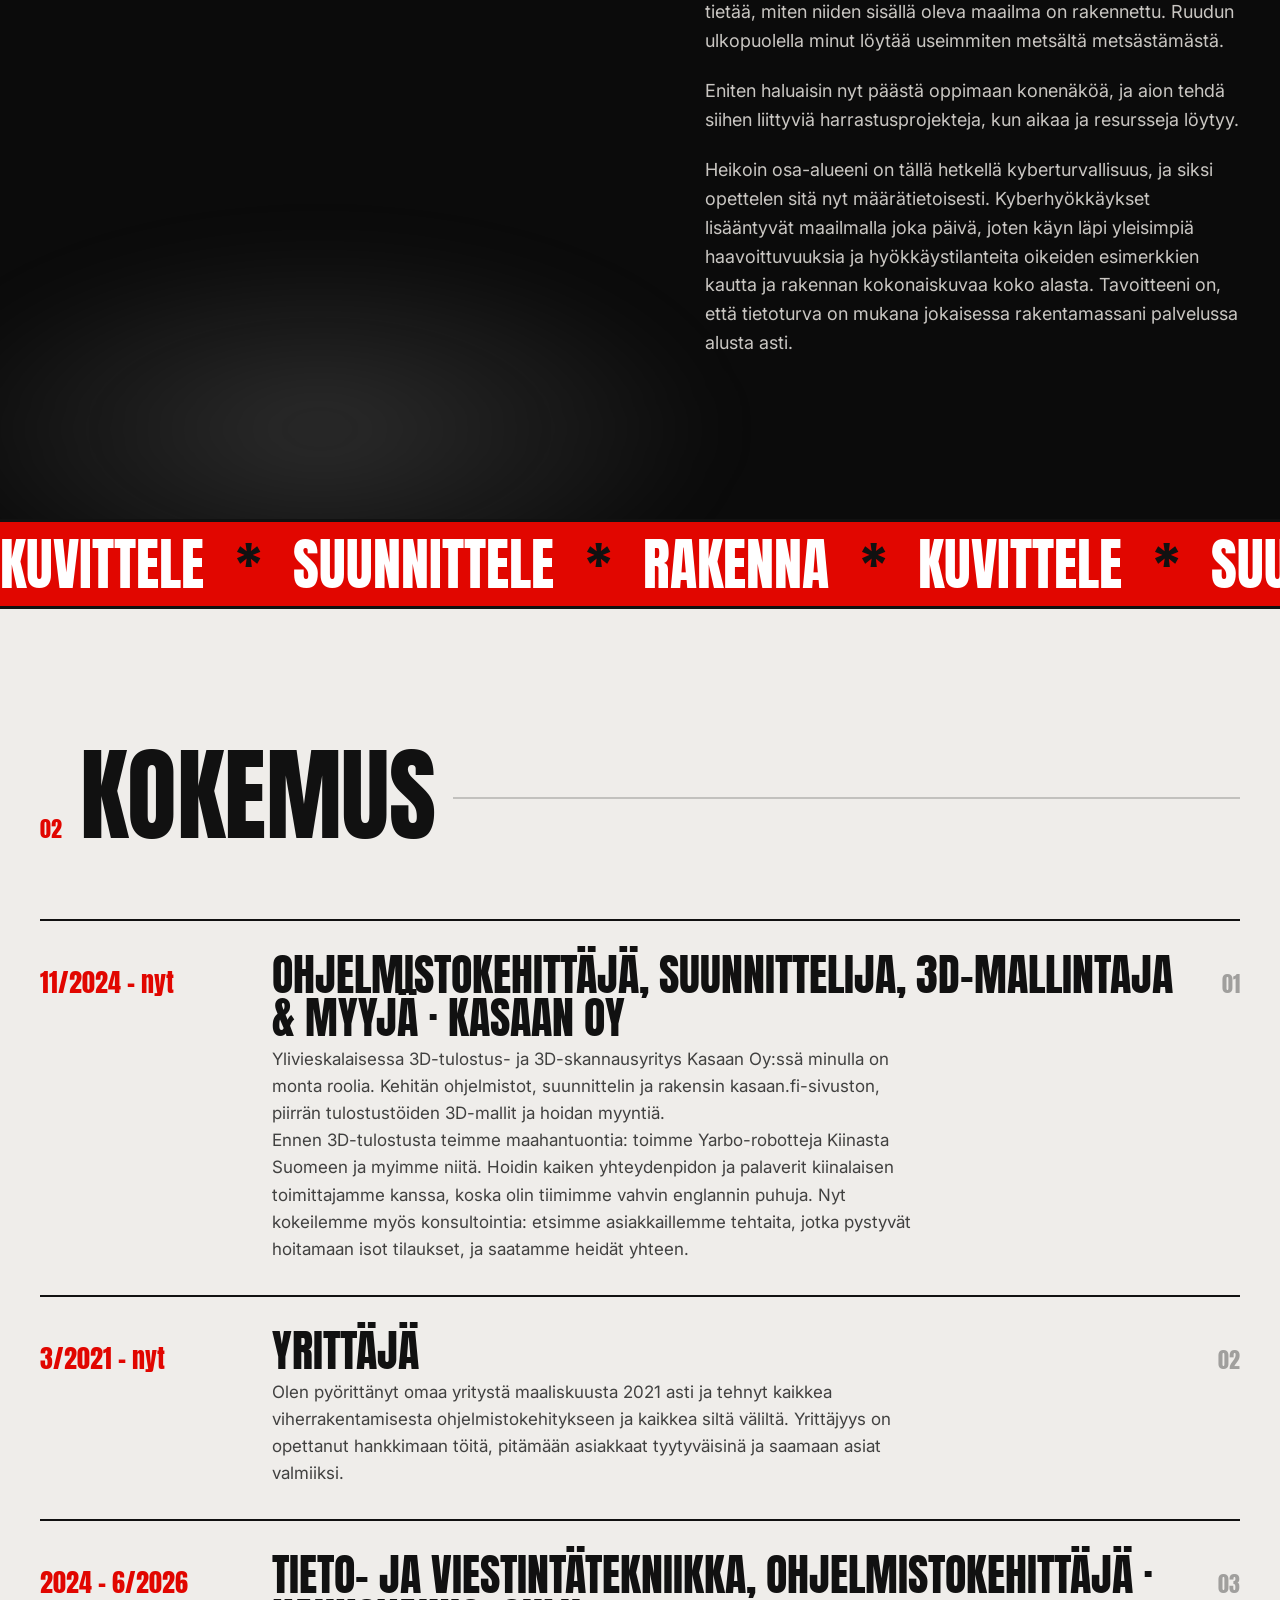
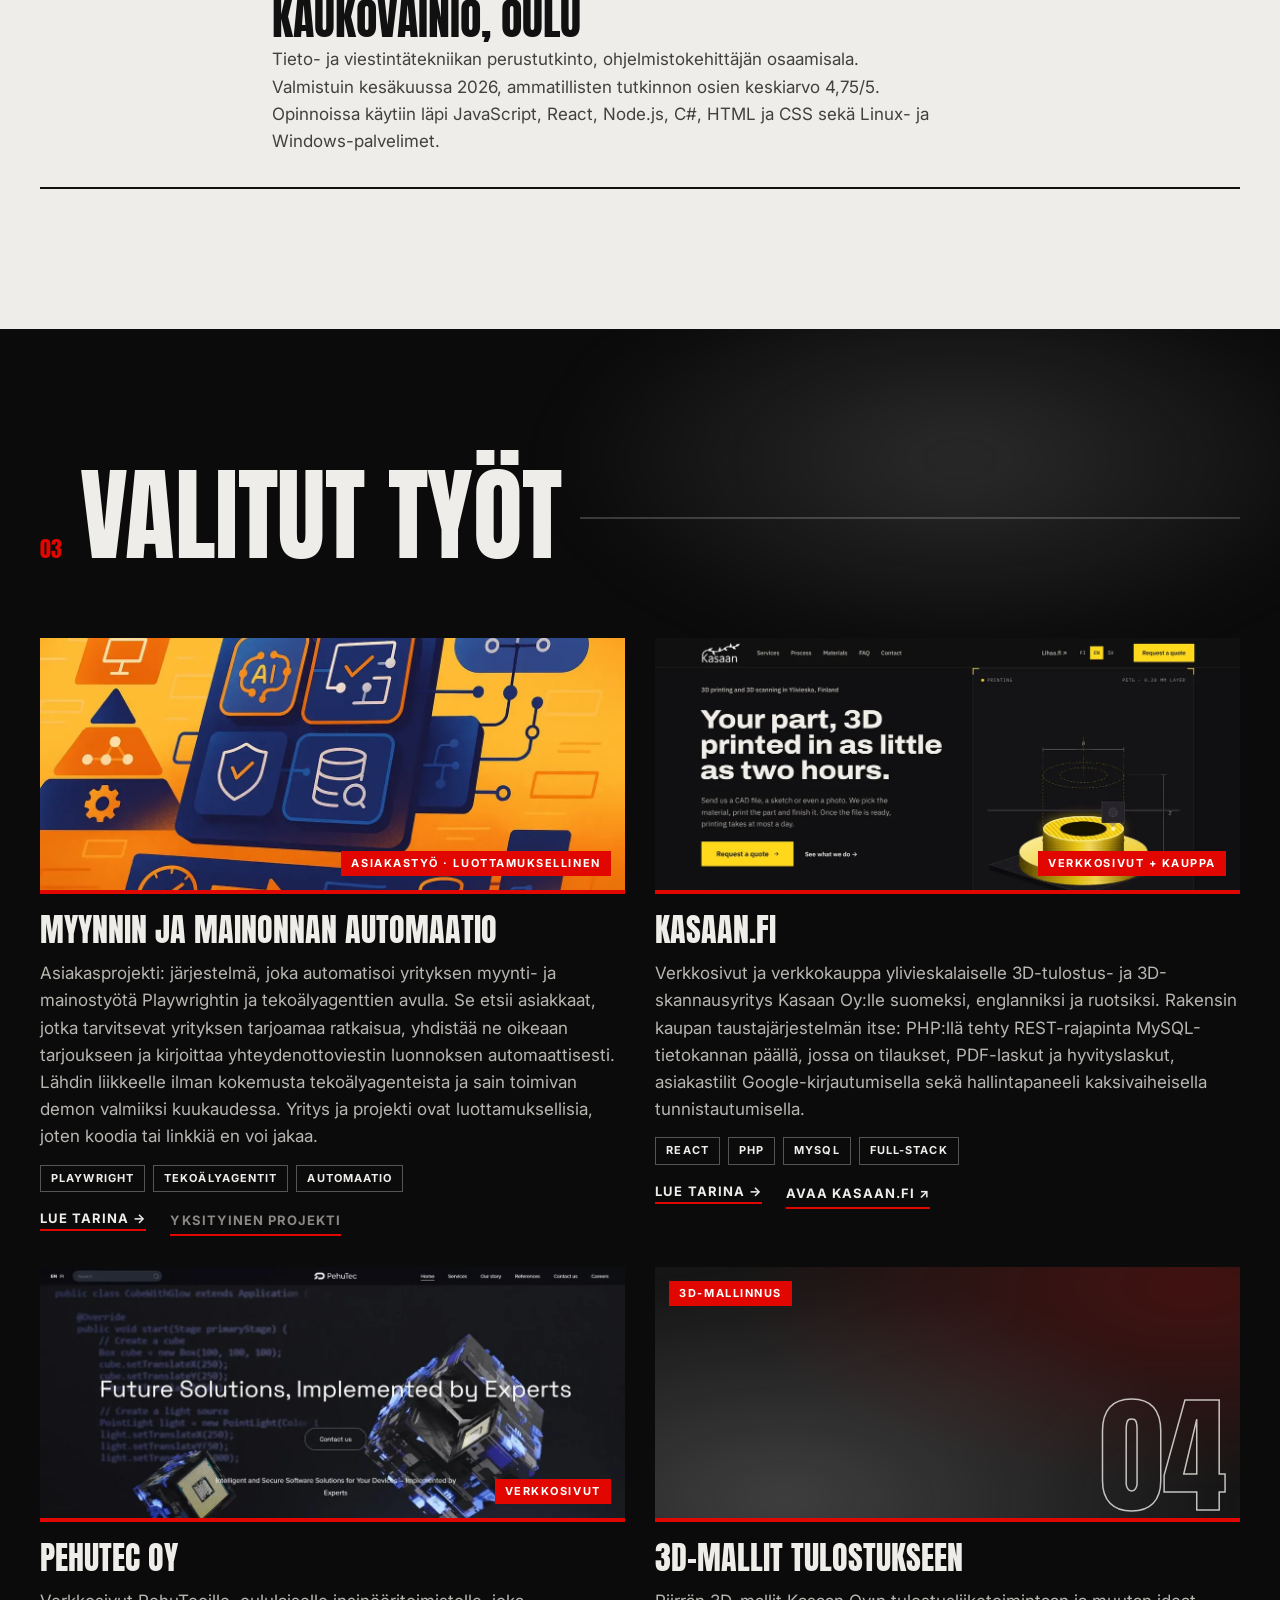
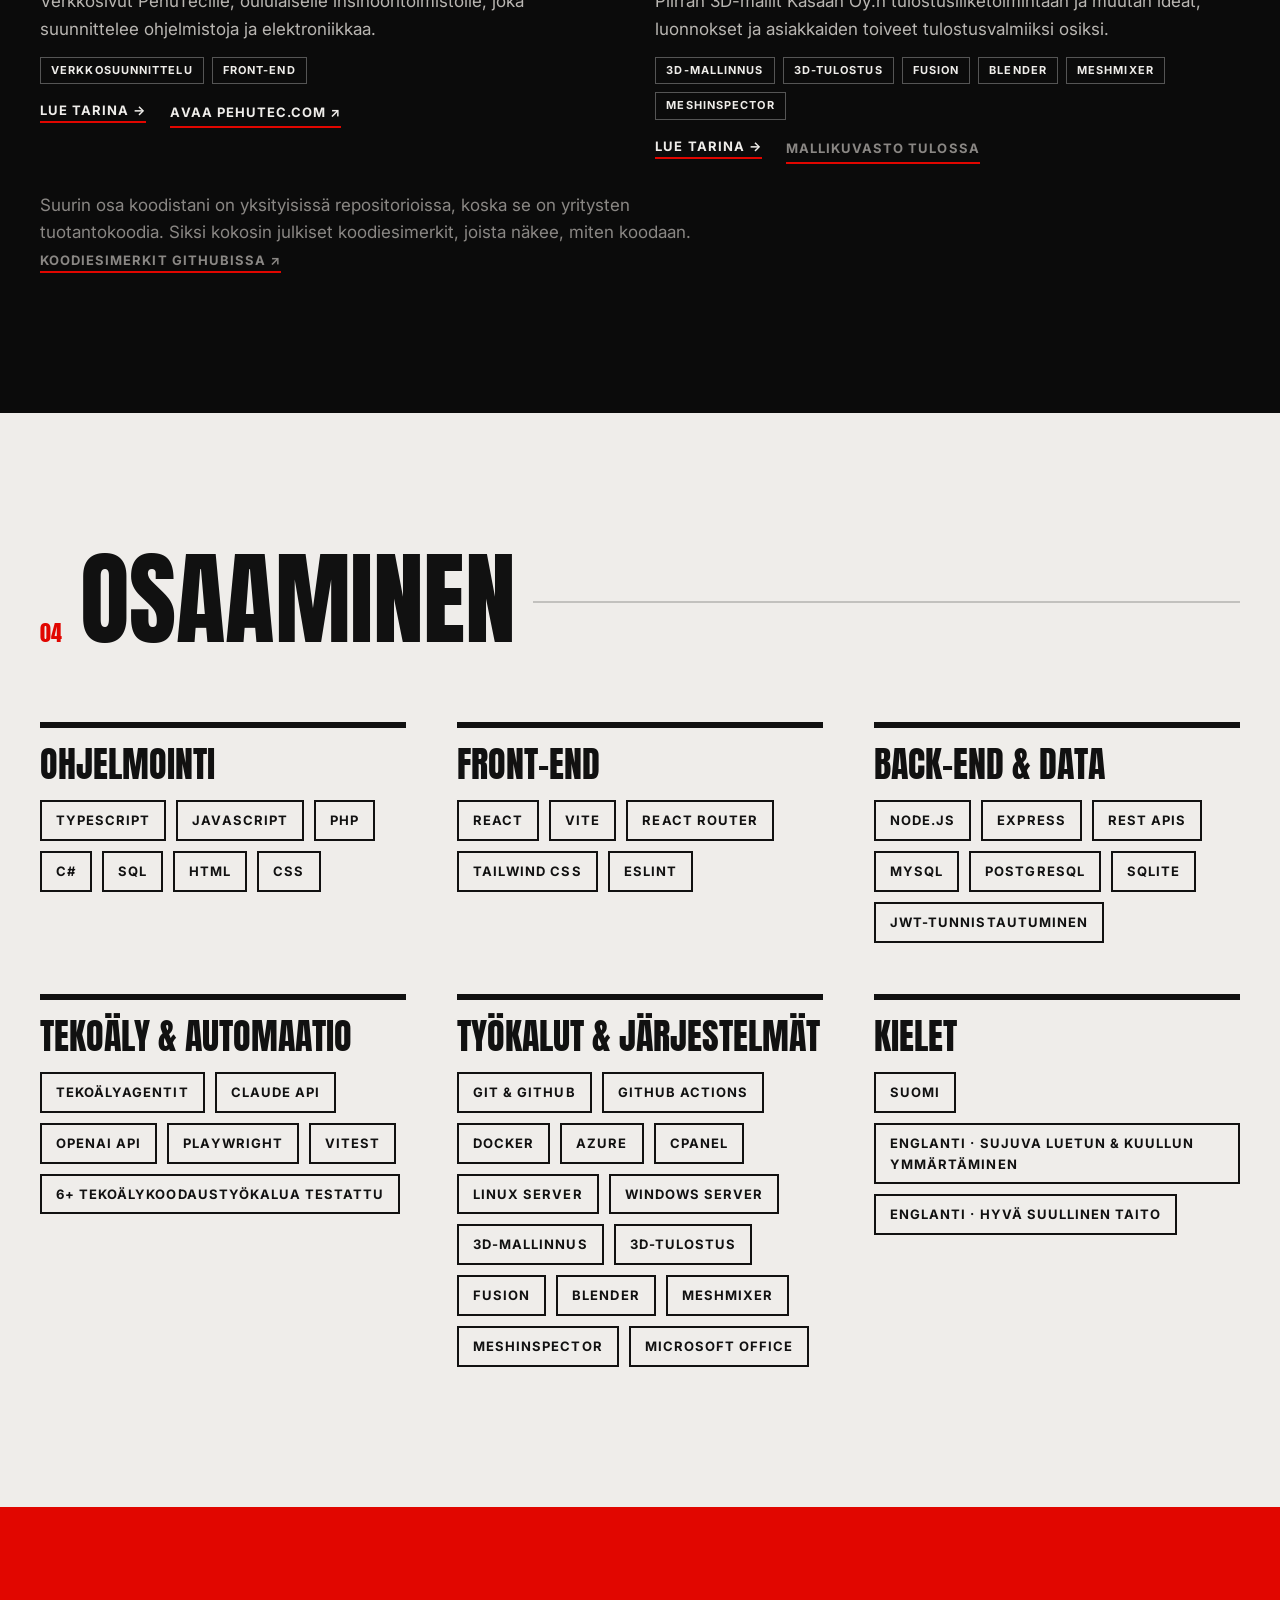
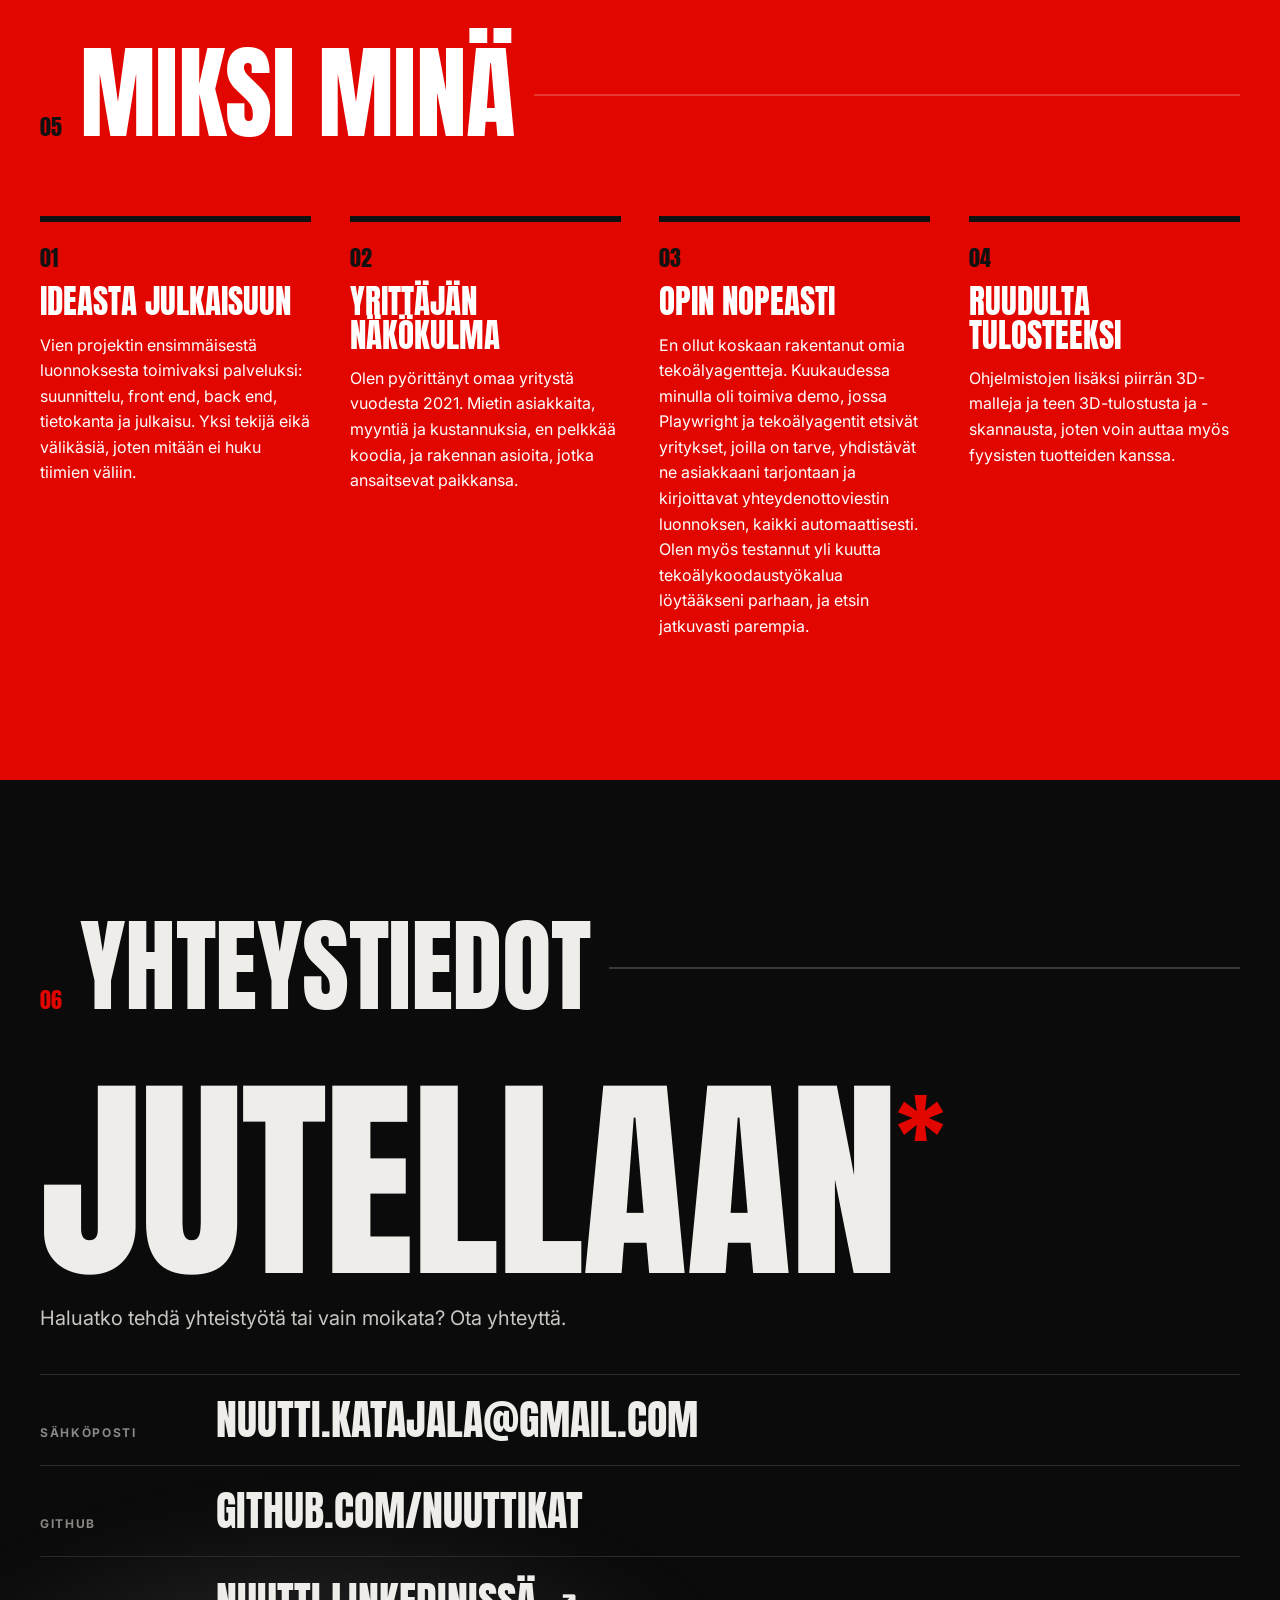
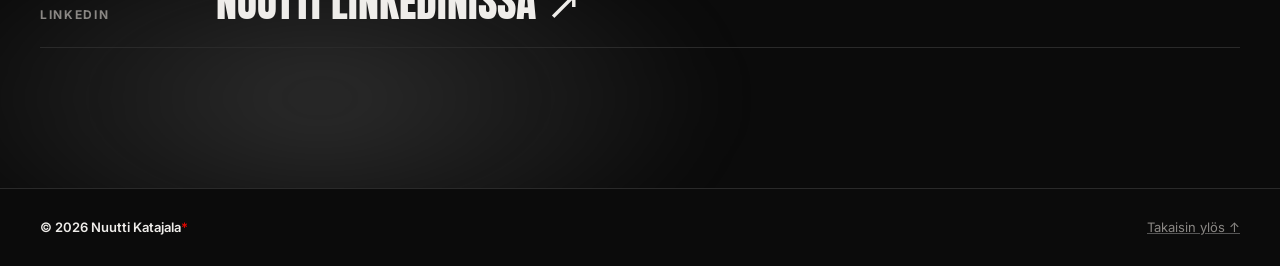
==== commit 576617a6: "Keep only the code samples line; drop the Lihaa.fi and Yarbo cards Co-Authored-By: Claude Opus 5.5 <" ====
--- a/index.html
+++ b/index.html
@@ -186,20 +186,6 @@
             <ul class="tags"><li>3D-mallinnus</li><li>3D-tulostus</li><li>Fusion</li><li>Blender</li><li>Meshmixer</li><li>MeshInspector</li></ul>
             <div class="card-actions"><button class="card-link story-btn" type="button" data-case="case-models">Lue tarina →</button><span class="card-link muted-link">Mallikuvasto tulossa</span></div>
           </article>
-          <article class="card reveal" data-case="case-lihaa">
-            <div class="card-art" aria-hidden="true"><em>Oma tuote · Alusta</em><span>05</span></div>
-            <h3>Lihaa.fi</h3>
-            <p>Verkkopalvelu, jossa metsästysseurat myyvät riistanlihaa suoraan ostajille. Ostaja löytää lähimmät seurat postinumerolla, ja jokaisella seuralla on oma verkkokauppa, jossa liha varataan netissä ja noudetaan seuralta. Rakensin koko palvelun itse: seurojen rekisteröitymisen, kaupat, laskutuksen ja Kasaan Oy:n ylläpitonäkymän.</p>
-            <ul class="tags"><li>PHP</li><li>SQLite</li><li>Maksut</li><li>Full-stack</li></ul>
-            <div class="card-actions"><button class="card-link story-btn" type="button" data-case="case-lihaa">Lue tarina →</button><span class="card-link muted-link">Yksityinen projekti</span></div>
-          </article>
-          <article class="card reveal" data-case="case-yarbo">
-            <div class="card-art" aria-hidden="true"><em>Verkkokauppa · Kasaan Oy</em><span>06</span></div>
-            <h3>Yarbo-verkkokauppa</h3>
-            <p>Verkkokauppa Yarbo-robottien maahantuontiin, jota Kasaan Oy teki ennen 3D-tulostusta. Robotti koostuu vaihdettavista moduuleista, joten kaupassa asiakas pystyi tutkimaan moduuleja, kokoamaan valmiita paketteja ja pyytämään tarjouksen. Tein sekä käyttöliittymän että taustajärjestelmän.</p>
-            <ul class="tags"><li>React</li><li>Node.js</li><li>Express</li><li>MySQL</li></ul>
-            <div class="card-actions"><button class="card-link story-btn" type="button" data-case="case-yarbo">Lue tarina →</button><span class="card-link muted-link">Kauppa suljettu</span></div>
-          </article>
         </div>
         <p class="work-note reveal">Suurin osa koodistani on yksityisissä repositorioissa, koska se on yritysten tuotantokoodia. Siksi kokosin julkiset koodiesimerkit, joista näkee, miten koodaan. <a class="card-link" href="https://github.com/nuuttikat/code-samples">Koodiesimerkit GitHubissa ↗</a></p>
       </div>
@@ -362,41 +348,6 @@
     </div>
   </dialog>
 
-  <dialog class="case" id="case-lihaa" aria-labelledby="case-lihaa-title">
-    <div class="case-in">
-      <header class="case-head">
-        <em class="case-label">Oma tuote · Alusta</em>
-        <button class="case-close" type="button" aria-label="Sulje">×</button>
-      </header>
-      <h2 class="case-title" id="case-lihaa-title">Lihaa.fi</h2>
-      <ol class="case-steps">
-        <li><span class="case-num">01</span><h3>Tarkoitus, aikomus &amp; tavoite</h3><p><strong>Tarkoitus.</strong> Helpottaa riistanlihan laillista myyntiä metsästysseuroilta suoraan kuluttajille.</p><p><strong>Aikomus.</strong> Tehdä yhden seuran verkkokaupasta palvelu, johon mikä tahansa seura voi liittyä itse.</p><p><strong>Tavoite.</strong> Monen seuran alusta, joka hoitaa myynnin, laskutuksen ja ylläpidon automaattisesti ja täyttää elintarvike- ja laskutusvaatimukset.</p></li>
-        <li><span class="case-num">02</span><h3>Lähtötilanne</h3><p>Rakensin ensin verkkokaupan yhdelle metsästysseuralle. Kun se toimi, huomasimme, että samaa tarvitsevat monet muutkin seurat.</p></li>
-        <li><span class="case-num">03</span><h3>Kuvittele</h3><p>Yksittäisten kauppojen sijaan suunnittelin yhteisen palvelun: ostaja hakee lähimmät seurat yhdeltä etusivulta, ja jokainen seura saa oman kaupan omalla osoitteellaan. Seura liittyy itse, ja Kasaan Oy hyväksyy sen ennen kuin kauppa aukeaa.</p></li>
-        <li><span class="case-num">04</span><h3>Suunnittele &amp; rakenna</h3><p>Palvelu on toteutettu PHP 8:lla ja SQLite-tietokannoilla, jotta se toimii tavallisessa webhotellissa ilman erillistä tietokantapalvelinta. Seuralla on erilliset tunnukset pääkäyttäjälle ja myyjälle. Laskut syntyvät automaattisesti viitenumerolla ja virtuaaliviivakoodilla, jatkokauden lasku ja muistutukset lähtevät ajastetusti, ja verkkomaksut Paytrailin kautta ovat valmiina.</p><p>Ylläpidosta saa maksut CSV-tiedostona kirjanpitoon ja myynnin riistalajeittain elintarvikevalvontaa varten. Varmuuskopiot otetaan päivittäin salattuina, ja sopimuksen päätyttyä seuran tiedot poistetaan sovitusti. Palvelu toimii suomeksi, englanniksi ja ruotsiksi.</p></li>
-        <li><span class="case-num">05</span><h3>Lopputulos</h3><p>Valmis monen seuran palvelu, jossa seura pääsee myymään ilman omaa verkkokauppaa ja Kasaan Oy:n ylläpito pysyy kevyenä. Projekti opetti minulle eniten siitä, miten laskutus, tietosuoja ja lakisääteiset vaatimukset rakennetaan osaksi tuotetta alusta asti.</p></li>
-      </ol>
-      <footer class="case-foot"><span class="card-link muted-link">Yksityinen projekti</span></footer>
-    </div>
-  </dialog>
-
-  <dialog class="case" id="case-yarbo" aria-labelledby="case-yarbo-title">
-    <div class="case-in">
-      <header class="case-head">
-        <em class="case-label">Verkkokauppa · Kasaan Oy</em>
-        <button class="case-close" type="button" aria-label="Sulje">×</button>
-      </header>
-      <h2 class="case-title" id="case-yarbo-title">Yarbo-verkkokauppa</h2>
-      <ol class="case-steps">
-        <li><span class="case-num">01</span><h3>Tarkoitus, aikomus &amp; tavoite</h3><p><strong>Tarkoitus.</strong> Tuoda Yarbo-robotit suomalaisten asiakkaiden ulottuville verkossa.</p><p><strong>Aikomus.</strong> Esittää moduuleista koostuva tuote niin, että asiakas ymmärtää, mitä tarvitsee.</p><p><strong>Tavoite.</strong> Verkkokauppa, jossa on tuotteet, moduulit, paketit, ostoskori, asiakastilit ja hallintapaneeli.</p></li>
-        <li><span class="case-num">02</span><h3>Lähtötilanne</h3><p>Ennen 3D-tulostusta Kasaan Oy toi maahan Yarbo-robotteja Kiinasta ja myi niitä Suomessa. Myyntiä varten tarvittiin verkkokauppa.</p></li>
-        <li><span class="case-num">03</span><h3>Kuvittele</h3><p>Yarbo on yksi runko, johon vaihdetaan moduuleja eri töihin. Halusin, että asiakas voi tutkia jokaista moduulia erikseen ja valita valmiin paketin omaan tarpeeseensa.</p></li>
-        <li><span class="case-num">04</span><h3>Suunnittele &amp; rakenna</h3><p>Aloitin Reactilla ja Vitellä tehdyllä käyttöliittymän prototyypillä ja rakensin sen jälkeen taustajärjestelmän: Node.js- ja Express-rajapinta MySQL-tietokannan päällä. Asiakastilit käyttävät JWT-tunnisteita ja bcrypt-salattuja salasanoja, ja hallintapaneelissa on roolit ylläpitäjille.</p></li>
-        <li><span class="case-num">05</span><h3>Lopputulos</h3><p>Kauppa oli käytössä ja palveli asiakkaita, kunnes Kasaan Oy lopetti maahantuonnin keskittyäkseen 3D-tulostukseen, ja kauppa suljettiin. Se oli ensimmäinen full-stack-verkkokauppani, ja sen opit veivät suoraan kasaan.fi-verkkokaupan rakentamiseen.</p></li>
-      </ol>
-      <footer class="case-foot"><span class="card-link muted-link">Kauppa suljettu</span></footer>
-    </div>
-  </dialog>
 
   <script>
     document.getElementById('year').textContent = new Date().getFullYear();
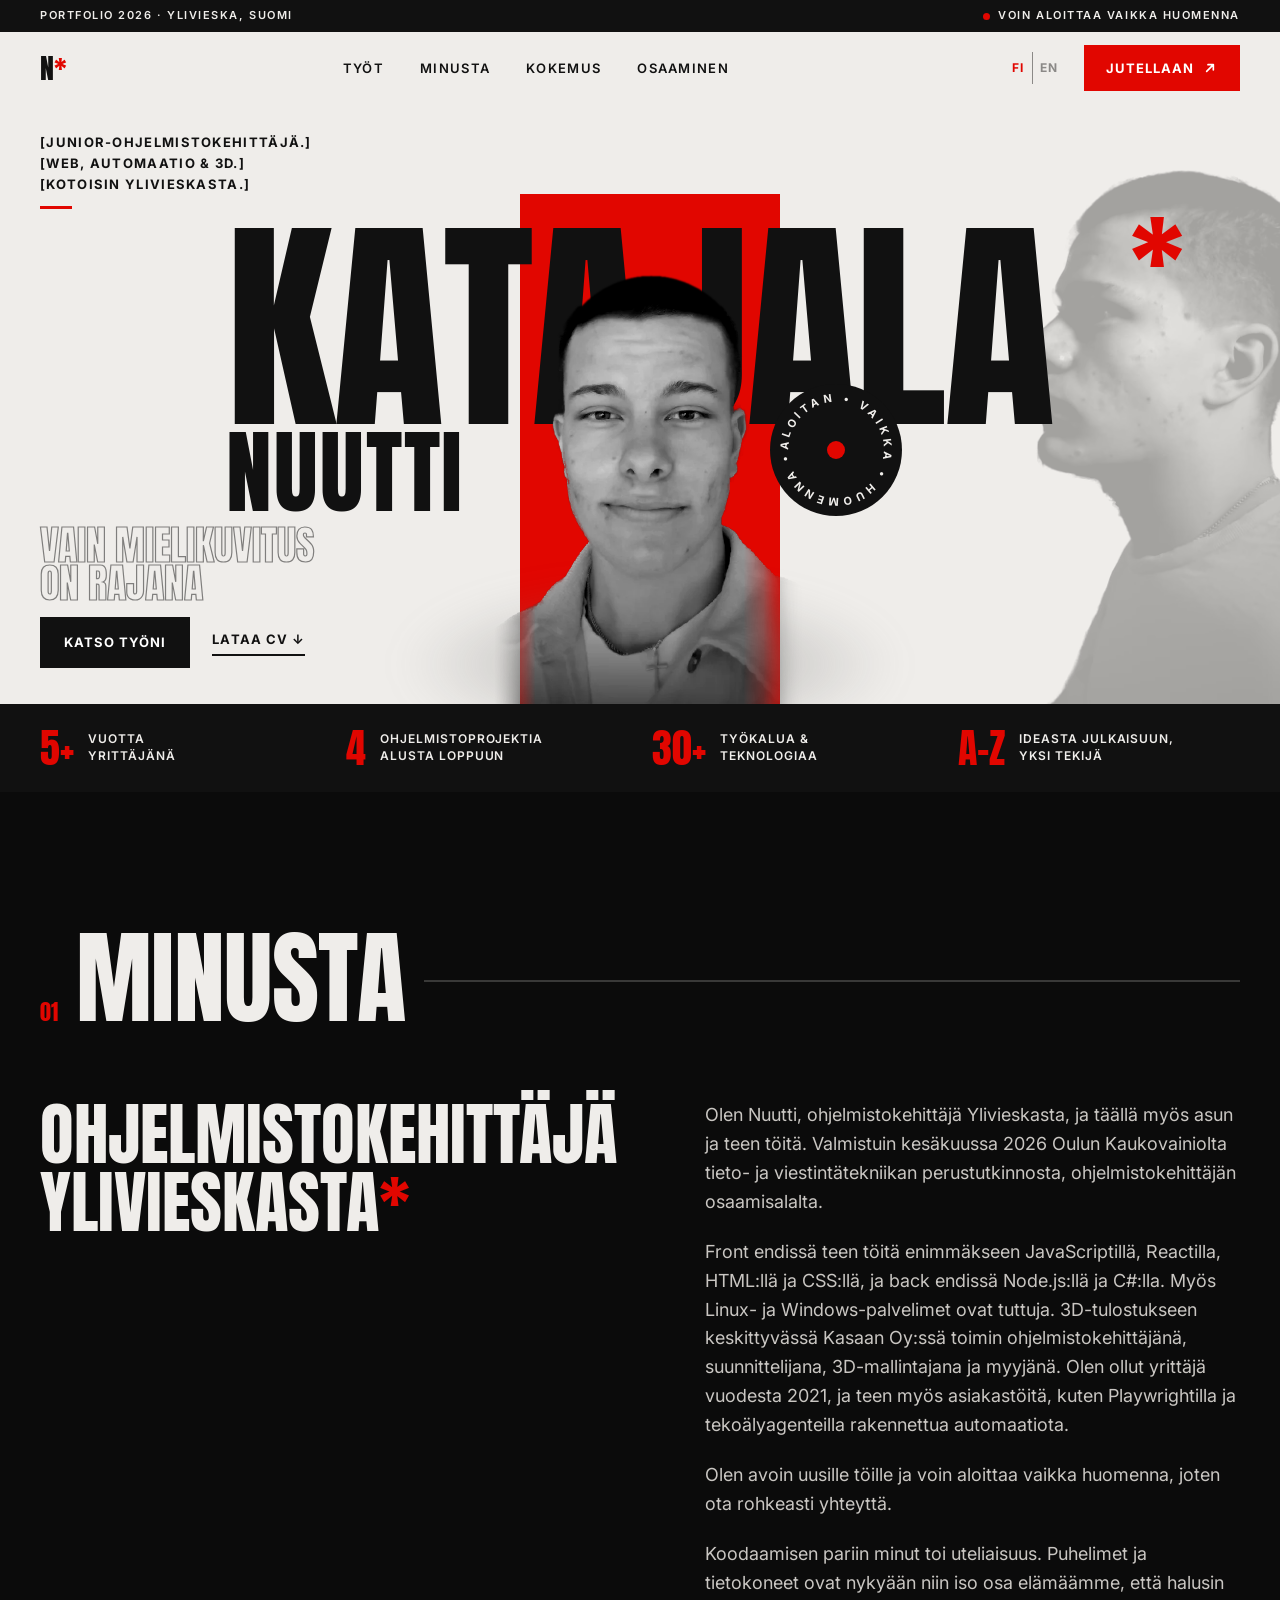
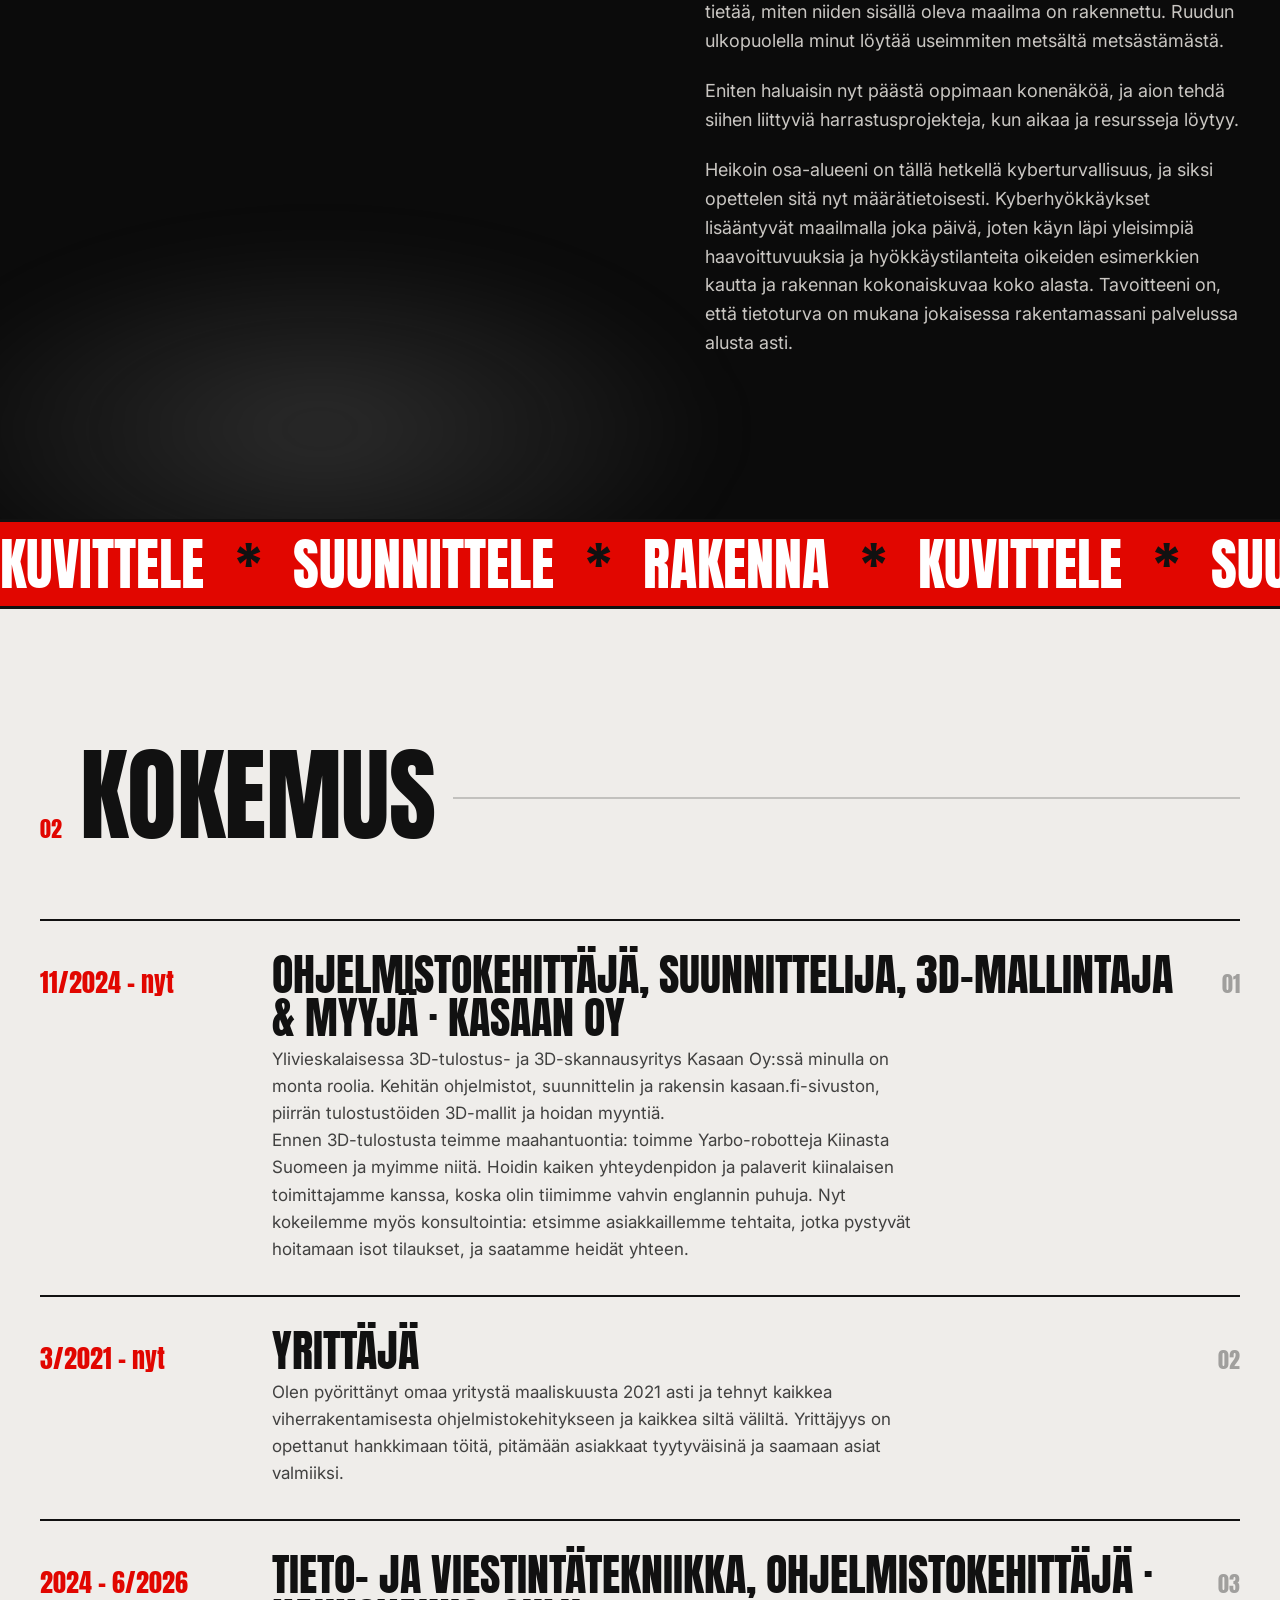
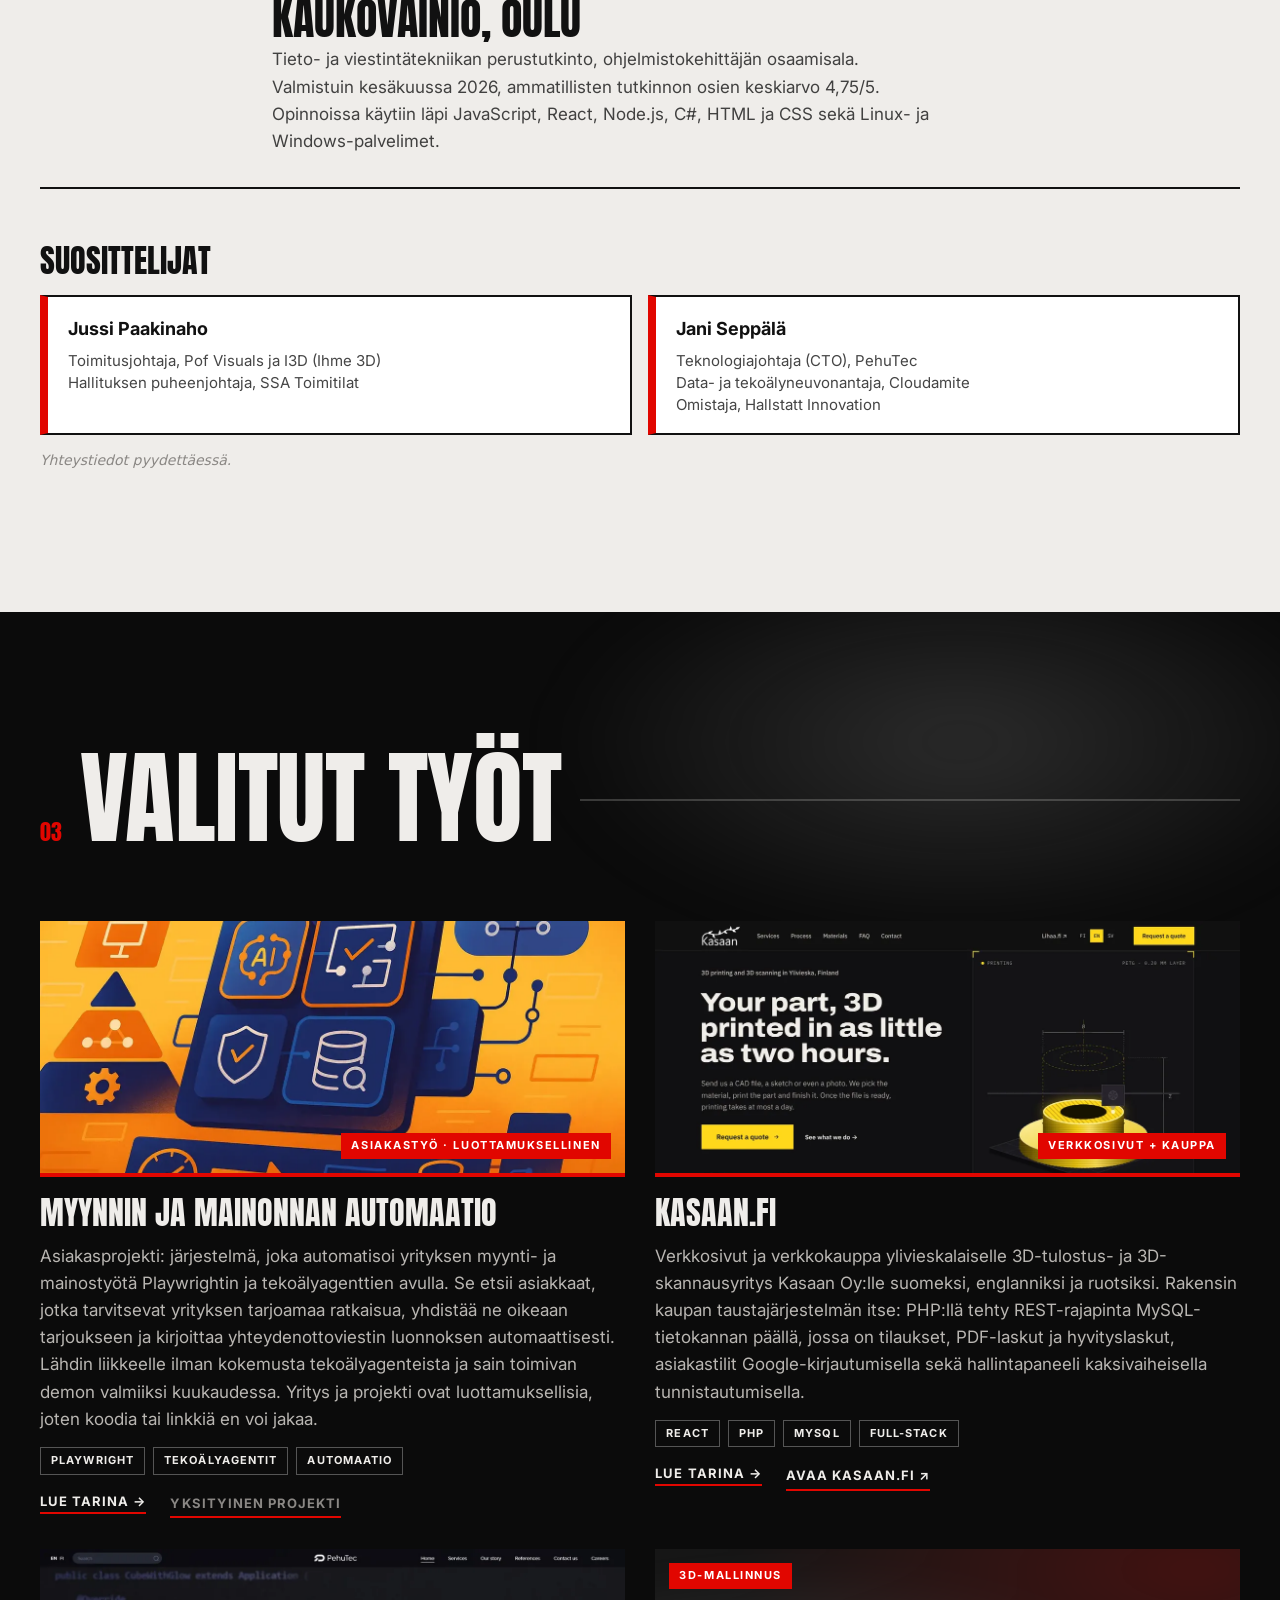
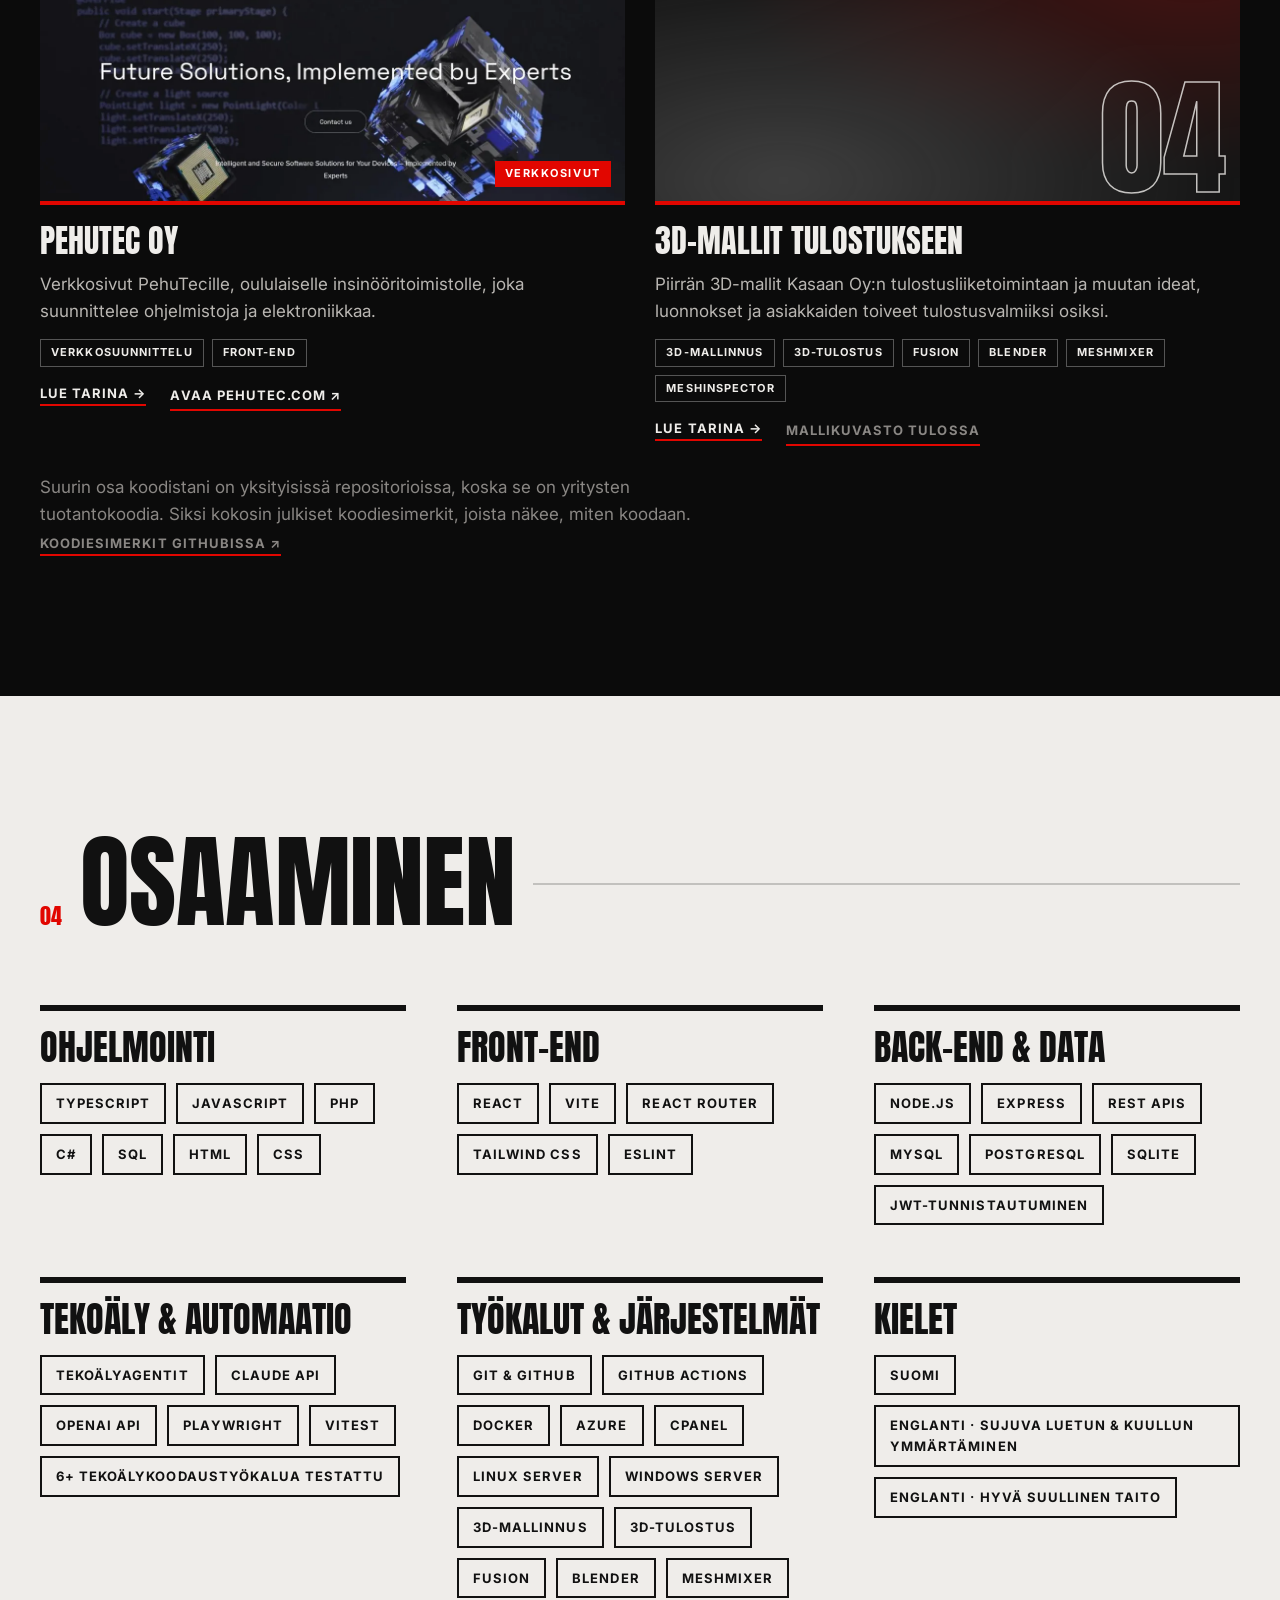
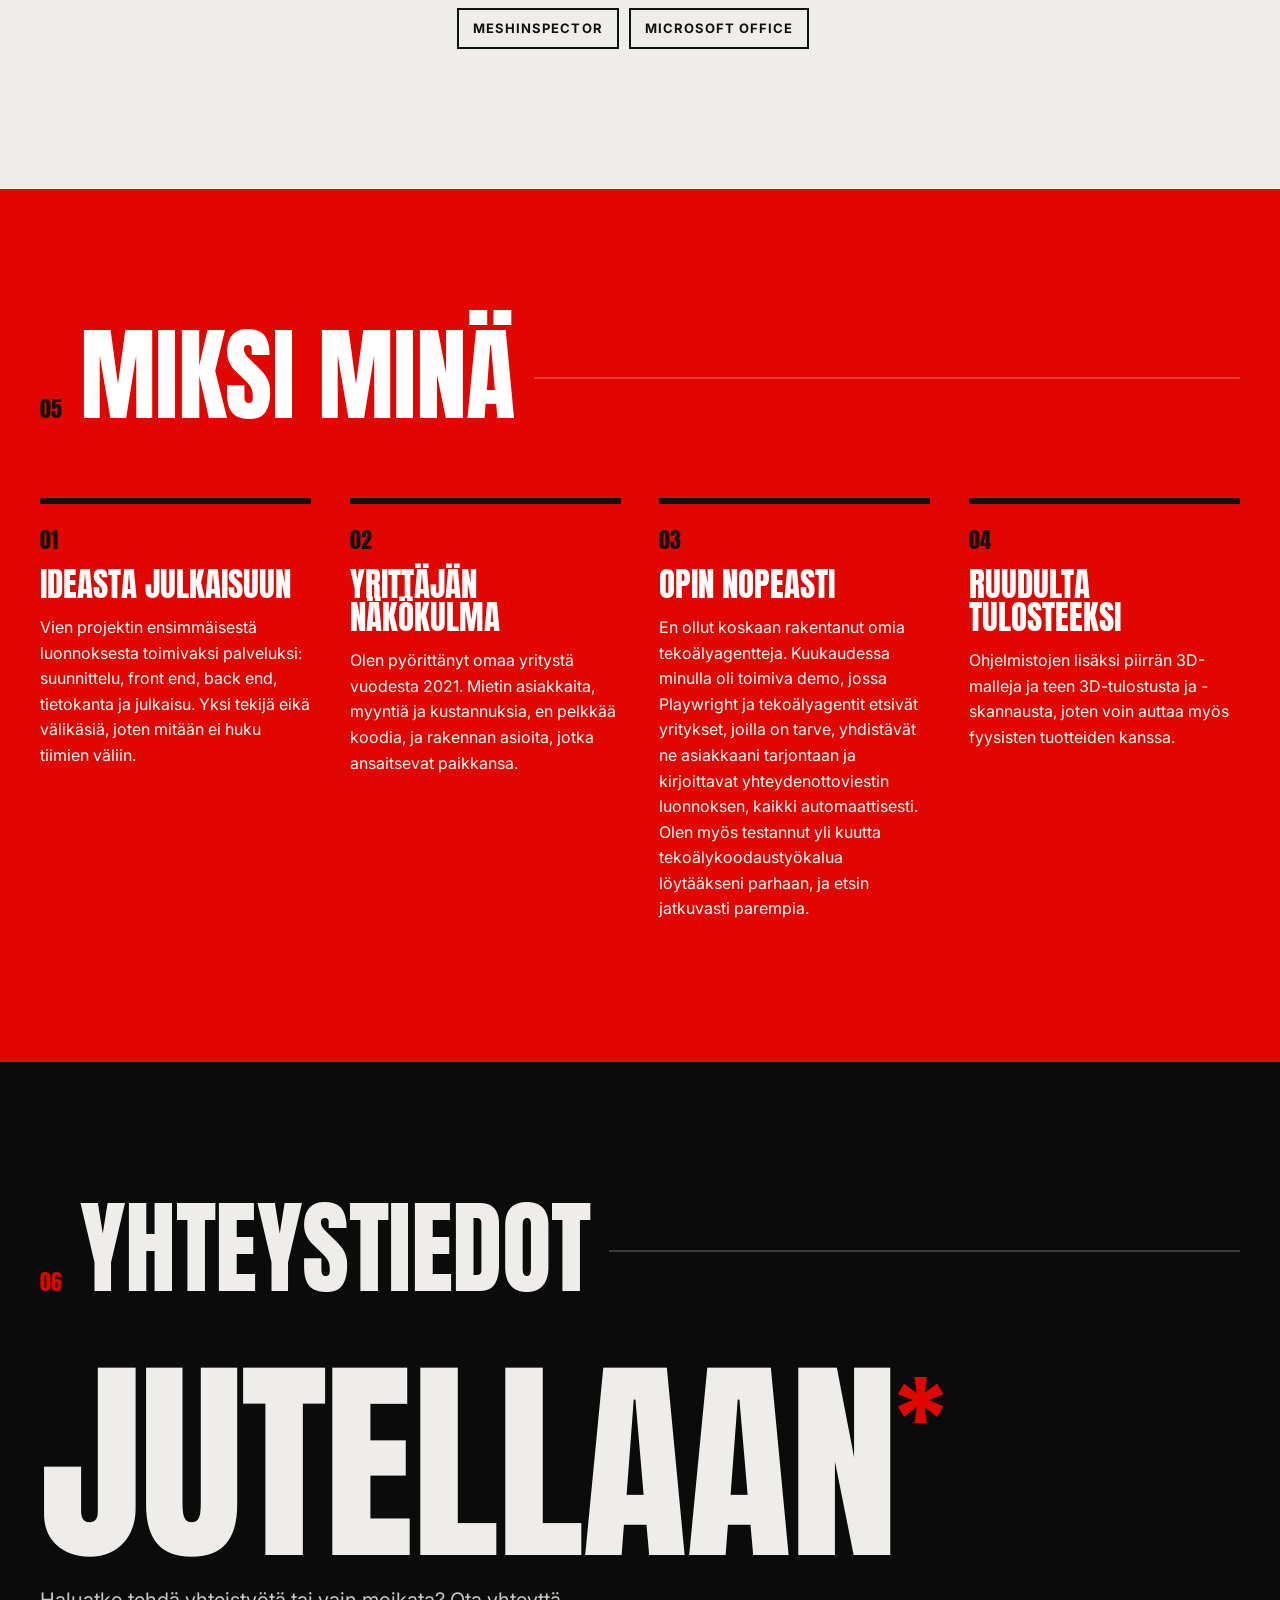
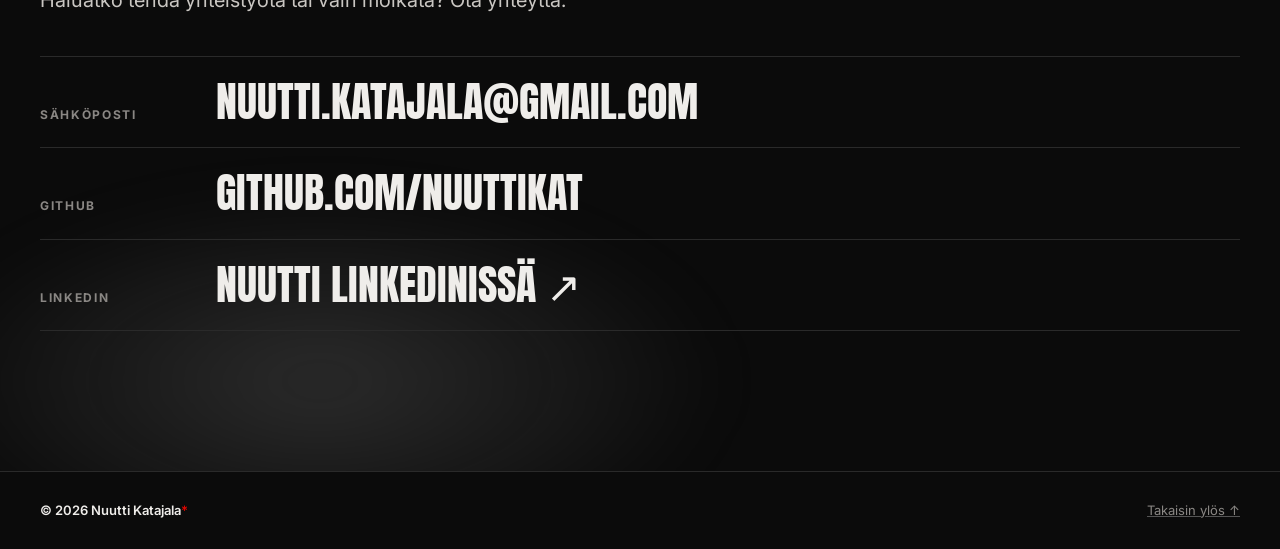
==== commit 3204b94c: "Add references (Jussi Paakinaho, Jani Seppälä) to the Experience section, FI + EN Co-Authored-By: Cl" ====
--- a/index.html
+++ b/index.html
@@ -9,7 +9,7 @@
   <link rel="preconnect" href="https://fonts.googleapis.com">
   <link rel="preconnect" href="https://fonts.gstatic.com" crossorigin>
   <link href="https://fonts.googleapis.com/css2?family=Anton&family=Inter:wght@400;500;600;700&display=swap" rel="stylesheet">
-  <link rel="stylesheet" href="style.css?v=14">
+  <link rel="stylesheet" href="style.css?v=15">
   <link rel="canonical" href="https://nuuttikat.github.io/">
   <link rel="alternate" hreflang="fi" href="https://nuuttikat.github.io/">
   <link rel="alternate" hreflang="en" href="https://nuuttikat.github.io/en/">
@@ -149,6 +149,14 @@
             <span class="idx" aria-hidden="true">03</span>
           </li>
         </ol>
+        <div class="refs reveal">
+          <h3 class="refs-title">Suosittelijat</h3>
+          <ul class="refs-list">
+            <li class="reveal"><h4>Jussi Paakinaho</h4><p>Toimitusjohtaja, Pof Visuals ja I3D (Ihme 3D)</p><p>Hallituksen puheenjohtaja, SSA Toimitilat</p></li>
+            <li class="reveal"><h4>Jani Seppälä</h4><p>Teknologiajohtaja (CTO), PehuTec</p><p>Data- ja tekoälyneuvonantaja, Cloudamite</p><p>Omistaja, Hallstatt Innovation</p></li>
+          </ul>
+          <p class="refs-note">Yhteystiedot pyydettäessä.</p>
+        </div>
       </div>
     </section>
 
--- a/style.css
+++ b/style.css
@@ -271,6 +271,15 @@
 .what h3 { margin: 0 0 6px; font-family: var(--display); font-weight: 400; text-transform: uppercase; font-size: clamp(28px, 3.4vw, 44px); line-height: 1; }
 .what p { margin: 0; max-width: 60ch; opacity: .78; }
 .idx { font-family: var(--display); font-size: 22px; opacity: .35; }
+
+/* References */
+.refs { margin-top: 56px; }
+.refs-title { margin: 0 0 18px; font-family: var(--display); font-weight: 400; text-transform: uppercase; font-size: clamp(24px, 2.6vw, 32px); line-height: 1; }
+.refs-list { list-style: none; margin: 0; padding: 0; display: grid; grid-template-columns: repeat(auto-fit, minmax(260px, 1fr)); gap: 16px; }
+.refs-list li { border: 2px solid var(--ink); border-left: 8px solid var(--red); padding: 18px 20px; background: #fff; }
+.refs-list h4 { margin: 0 0 6px; font-size: 18px; font-weight: 700; }
+.refs-list p { margin: 0; opacity: .78; font-size: 15px; line-height: 1.45; }
+.refs-note { margin: 14px 0 0; font-size: 14px; color: var(--grey); font-style: italic; }
 
 /* ---------- Work / projects ---------- */
 .cards { display: grid; grid-template-columns: repeat(2, minmax(0, 1fr)); gap: clamp(20px, 2.4vw, 32px); }
